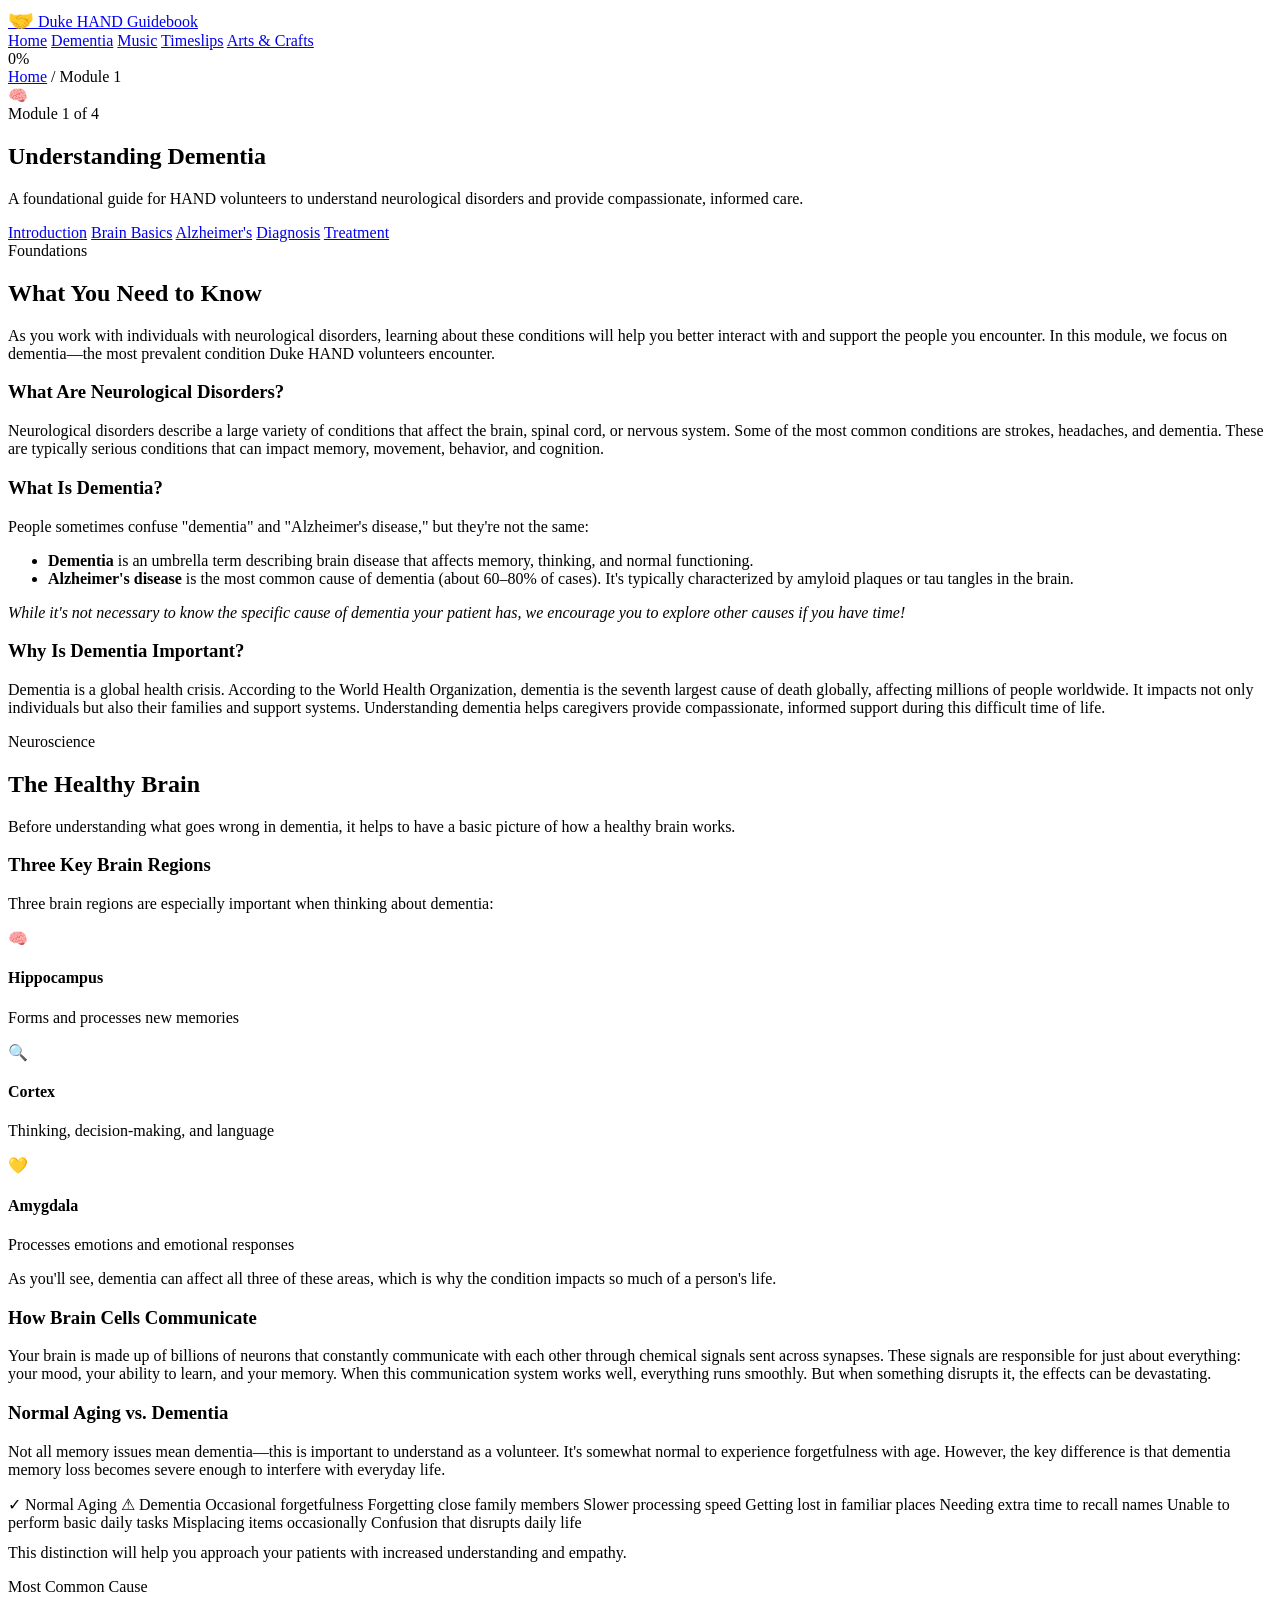
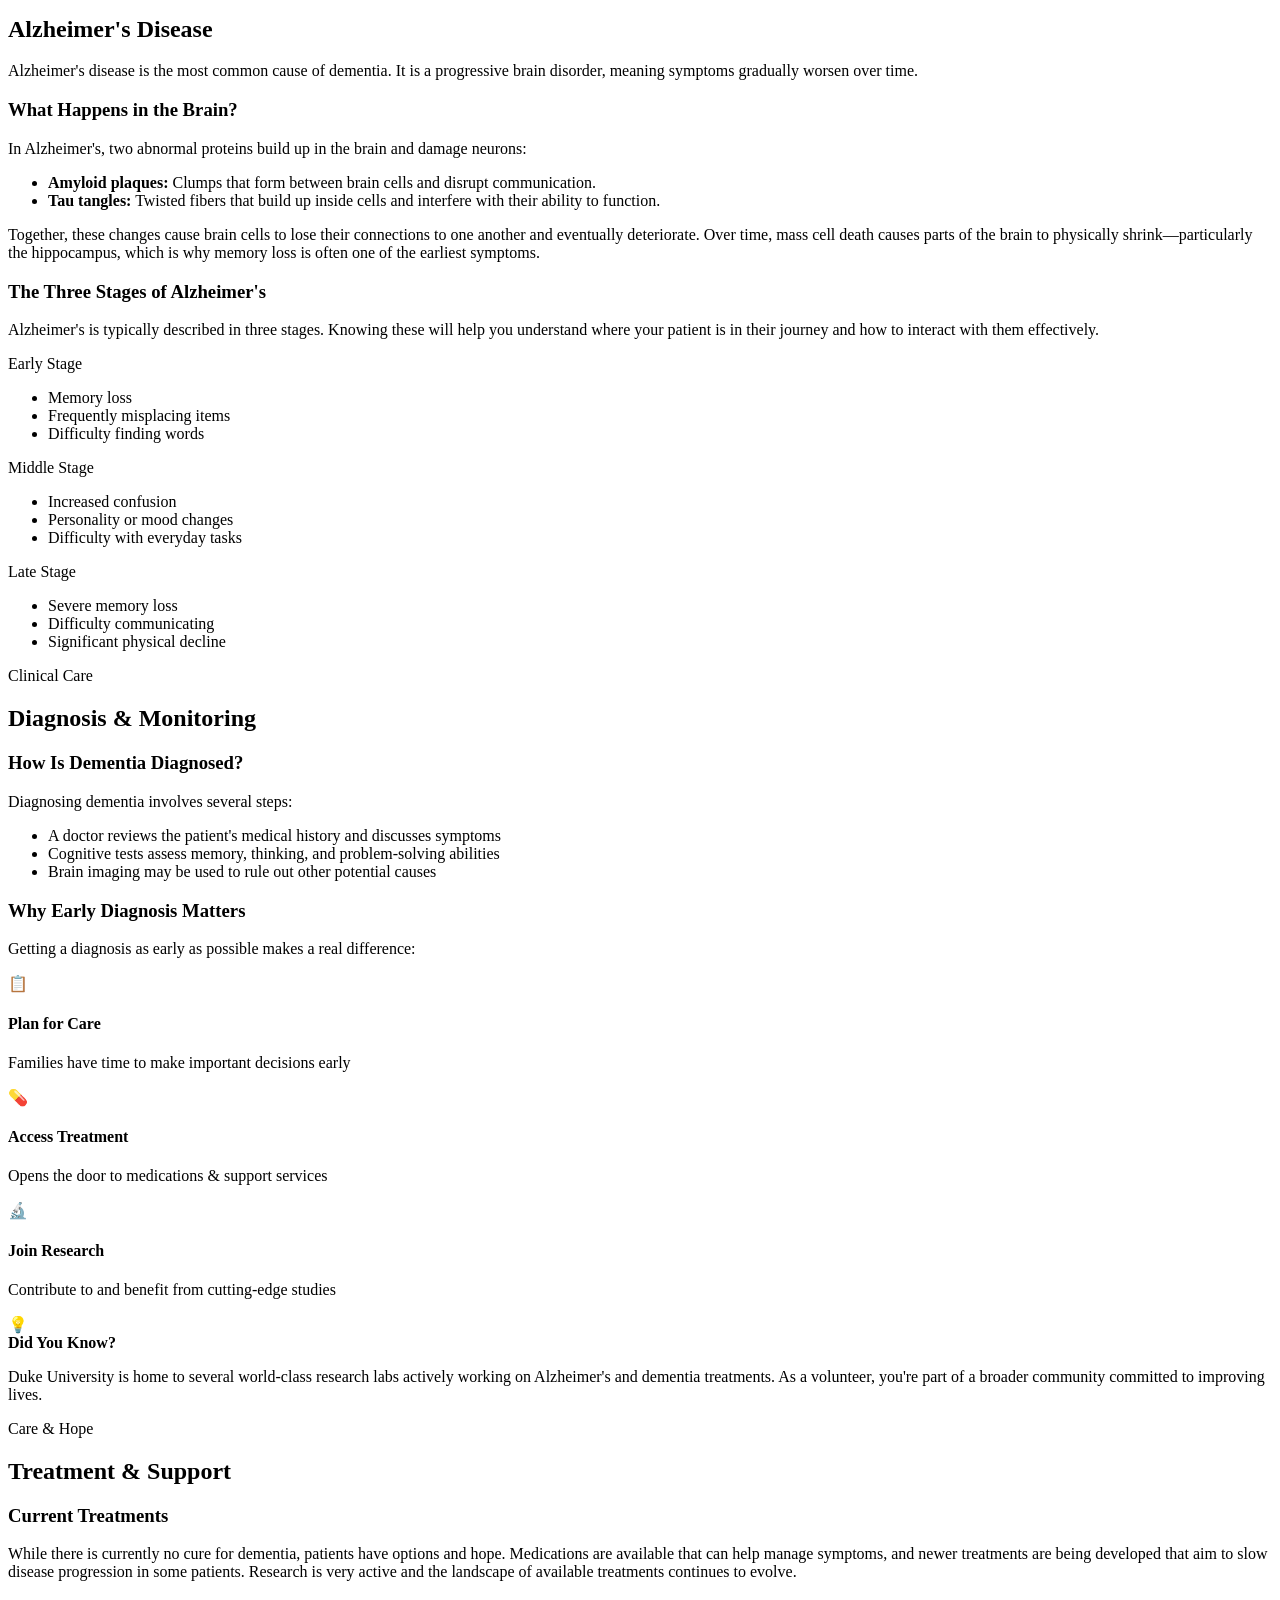
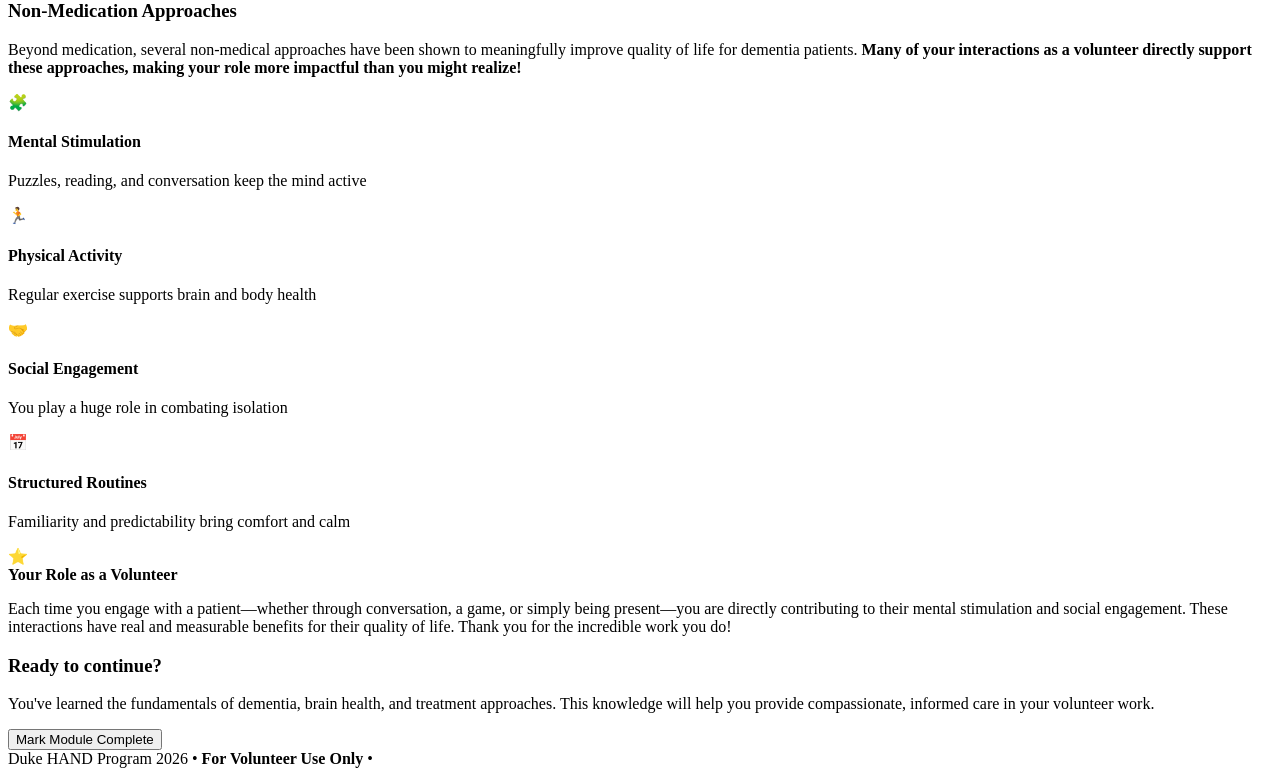
==== module1.html @ 883300ba "website" ====
<!DOCTYPE html>
<html lang="en">
<head>
  <meta charset="UTF-8">
  <meta name="viewport" content="width=device-width, initial-scale=1.0">
  <title>Module 1: Understanding Dementia | Duke HAND</title>
  <link rel="stylesheet" href="styles.css">
  <script src="progress.js"></script>
</head>
<body data-module="module1">

<!-- Navigation -->
<nav class="site-nav">
  <div class="nav-inner">
    <a href="index.html" class="nav-brand">
      <span style="font-size: 1.3rem;">🤝</span>
      <span>Duke HAND</span>
      <span class="brand-badge">Guidebook</span>
    </a>
    <div class="nav-links">
      <a href="index.html">Home</a>
      <a href="module1.html" class="active">Dementia</a>
      <a href="module2.html">Music</a>
      <a href="module3.html">Timeslips</a>
      <a href="module4.html">Arts & Crafts</a>
    </div>
    <div class="nav-progress">
      <div class="nav-progress-bar">
        <div class="nav-progress-fill" style="width: 0%"></div>
      </div>
      <span class="nav-progress-percent">0%</span>
    </div>
  </div>
</nav>

<!-- Module Hero -->
<section class="module-hero" data-m="1">
  <div class="container">
    <div class="breadcrumb">
      <a href="index.html">Home</a>
      <span class="breadcrumb-sep">/</span>
      <span>Module 1</span>
    </div>
    <div class="module-hero-icon">🧠</div>
    <div class="module-num-label">Module 1 of 4</div>
    <h1>Understanding Dementia</h1>
    <p class="subtitle">A foundational guide for HAND volunteers to understand neurological disorders and provide compassionate, informed care.</p>
  </div>
</section>

<!-- Table of Contents Bar -->
<div class="toc-bar">
  <div class="toc-inner">
    <a href="#section1" class="toc-link active" data-m="1">Introduction</a>
    <a href="#section2" class="toc-link" data-m="1">Brain Basics</a>
    <a href="#section3" class="toc-link" data-m="1">Alzheimer's</a>
    <a href="#section4" class="toc-link" data-m="1">Diagnosis</a>
    <a href="#section5" class="toc-link" data-m="1">Treatment</a>
  </div>
</div>

<!-- Module Content -->
<section class="module-content">

  <!-- Section 1: Introduction & Neurological Disorders -->
  <section class="content-section" id="section1">
    <div class="section-label">Foundations</div>
    <h2>What You Need to Know</h2>
    <p class="intro-text">As you work with individuals with neurological disorders, learning about these conditions will help you better interact with and support the people you encounter. In this module, we focus on dementia—the most prevalent condition Duke HAND volunteers encounter.</p>

    <h3>What Are Neurological Disorders?</h3>
    <p>Neurological disorders describe a large variety of conditions that affect the brain, spinal cord, or nervous system. Some of the most common conditions are strokes, headaches, and dementia. These are typically serious conditions that can impact memory, movement, behavior, and cognition.</p>

    <h3 class="blue-bar">What Is Dementia?</h3>
    <p>People sometimes confuse "dementia" and "Alzheimer's disease," but they're not the same:</p>
    <ul>
      <li><strong>Dementia</strong> is an umbrella term describing brain disease that affects memory, thinking, and normal functioning.</li>
      <li><strong>Alzheimer's disease</strong> is the most common cause of dementia (about 60–80% of cases). It's typically characterized by amyloid plaques or tau tangles in the brain.</li>
    </ul>
    <p style="margin-top: 12px; font-style: italic; color: var(--muted);">While it's not necessary to know the specific cause of dementia your patient has, we encourage you to explore other causes if you have time!</p>

    <h3>Why Is Dementia Important?</h3>
    <p>Dementia is a global health crisis. According to the World Health Organization, dementia is the seventh largest cause of death globally, affecting millions of people worldwide. It impacts not only individuals but also their families and support systems. Understanding dementia helps caregivers provide compassionate, informed support during this difficult time of life.</p>
  </section>

  <!-- Section 2: The Healthy Brain -->
  <section class="content-section" id="section2">
    <div class="section-label">Neuroscience</div>
    <h2>The Healthy Brain</h2>
    <p class="intro-text">Before understanding what goes wrong in dementia, it helps to have a basic picture of how a healthy brain works.</p>

    <h3>Three Key Brain Regions</h3>
    <p>Three brain regions are especially important when thinking about dementia:</p>

    <div class="brain-grid">
      <div class="brain-card">
        <div class="brain-card-icon">🧠</div>
        <h4>Hippocampus</h4>
        <p>Forms and processes new memories</p>
      </div>
      <div class="brain-card">
        <div class="brain-card-icon">🔍</div>
        <h4>Cortex</h4>
        <p>Thinking, decision-making, and language</p>
      </div>
      <div class="brain-card">
        <div class="brain-card-icon">💛</div>
        <h4>Amygdala</h4>
        <p>Processes emotions and emotional responses</p>
      </div>
    </div>

    <p>As you'll see, dementia can affect all three of these areas, which is why the condition impacts so much of a person's life.</p>

    <h3>How Brain Cells Communicate</h3>
    <p>Your brain is made up of billions of neurons that constantly communicate with each other through chemical signals sent across synapses. These signals are responsible for just about everything: your mood, your ability to learn, and your memory. When this communication system works well, everything runs smoothly. But when something disrupts it, the effects can be devastating.</p>

    <h3 class="blue-bar">Normal Aging vs. Dementia</h3>
    <p>Not all memory issues mean dementia—this is important to understand as a volunteer. It's somewhat normal to experience forgetfulness with age. However, the key difference is that dementia memory loss becomes severe enough to interfere with everyday life.</p>

    <div class="compare-table">
      <tr>
        <th class="normal">✓ Normal Aging</th>
        <th class="dementia">⚠ Dementia</th>
      </tr>
      <tr>
        <td class="normal">Occasional forgetfulness</td>
        <td class="dementia">Forgetting close family members</td>
      </tr>
      <tr>
        <td class="normal">Slower processing speed</td>
        <td class="dementia">Getting lost in familiar places</td>
      </tr>
      <tr>
        <td class="normal">Needing extra time to recall names</td>
        <td class="dementia">Unable to perform basic daily tasks</td>
      </tr>
      <tr>
        <td class="normal">Misplacing items occasionally</td>
        <td class="dementia">Confusion that disrupts daily life</td>
      </tr>
    </table>

    <p style="margin-top: 12px;">This distinction will help you approach your patients with increased understanding and empathy.</p>
  </section>

  <!-- Section 3: Alzheimer's Disease -->
  <section class="content-section" id="section3">
    <div class="section-label">Most Common Cause</div>
    <h2>Alzheimer's Disease</h2>
    <p class="intro-text">Alzheimer's disease is the most common cause of dementia. It is a progressive brain disorder, meaning symptoms gradually worsen over time.</p>

    <h3>What Happens in the Brain?</h3>
    <p>In Alzheimer's, two abnormal proteins build up in the brain and damage neurons:</p>
    <ul>
      <li><strong>Amyloid plaques:</strong> Clumps that form between brain cells and disrupt communication.</li>
      <li><strong>Tau tangles:</strong> Twisted fibers that build up inside cells and interfere with their ability to function.</li>
    </ul>
    <p style="margin-top: 12px;">Together, these changes cause brain cells to lose their connections to one another and eventually deteriorate. Over time, mass cell death causes parts of the brain to physically shrink—particularly the hippocampus, which is why memory loss is often one of the earliest symptoms.</p>

    <h3>The Three Stages of Alzheimer's</h3>
    <p>Alzheimer's is typically described in three stages. Knowing these will help you understand where your patient is in their journey and how to interact with them effectively.</p>

    <div class="stages-table">
      <div class="stage-card">
        <div class="stage-header">Early Stage</div>
        <div class="stage-body">
          <ul>
            <li>Memory loss</li>
            <li>Frequently misplacing items</li>
            <li>Difficulty finding words</li>
          </ul>
        </div>
      </div>
      <div class="stage-card">
        <div class="stage-header">Middle Stage</div>
        <div class="stage-body">
          <ul>
            <li>Increased confusion</li>
            <li>Personality or mood changes</li>
            <li>Difficulty with everyday tasks</li>
          </ul>
        </div>
      </div>
      <div class="stage-card">
        <div class="stage-header">Late Stage</div>
        <div class="stage-body">
          <ul>
            <li>Severe memory loss</li>
            <li>Difficulty communicating</li>
            <li>Significant physical decline</li>
          </ul>
        </div>
      </div>
    </div>
  </section>

  <!-- Section 4: Diagnosis & Monitoring -->
  <section class="content-section" id="section4">
    <div class="section-label">Clinical Care</div>
    <h2>Diagnosis & Monitoring</h2>

    <h3 class="blue-bar">How Is Dementia Diagnosed?</h3>
    <p>Diagnosing dementia involves several steps:</p>
    <ul>
      <li>A doctor reviews the patient's medical history and discusses symptoms</li>
      <li>Cognitive tests assess memory, thinking, and problem-solving abilities</li>
      <li>Brain imaging may be used to rule out other potential causes</li>
    </ul>

    <h3>Why Early Diagnosis Matters</h3>
    <p>Getting a diagnosis as early as possible makes a real difference:</p>

    <div class="diagnosis-grid">
      <div class="diag-card">
        <div class="diag-icon">📋</div>
        <h4>Plan for Care</h4>
        <p>Families have time to make important decisions early</p>
      </div>
      <div class="diag-card">
        <div class="diag-icon">💊</div>
        <h4>Access Treatment</h4>
        <p>Opens the door to medications & support services</p>
      </div>
      <div class="diag-card">
        <div class="diag-icon">🔬</div>
        <h4>Join Research</h4>
        <p>Contribute to and benefit from cutting-edge studies</p>
      </div>
    </div>

    <div class="callout note">
      <div class="callout-icon">💡</div>
      <div class="callout-body">
        <strong>Did You Know?</strong>
        <p>Duke University is home to several world-class research labs actively working on Alzheimer's and dementia treatments. As a volunteer, you're part of a broader community committed to improving lives.</p>
      </div>
    </div>
  </section>

  <!-- Section 5: Treatment & Support -->
  <section class="content-section" id="section5">
    <div class="section-label">Care & Hope</div>
    <h2>Treatment & Support</h2>

    <h3>Current Treatments</h3>
    <p>While there is currently no cure for dementia, patients have options and hope. Medications are available that can help manage symptoms, and newer treatments are being developed that aim to slow disease progression in some patients. Research is very active and the landscape of available treatments continues to evolve.</p>

    <h3 class="blue-bar">Non-Medication Approaches</h3>
    <p>Beyond medication, several non-medical approaches have been shown to meaningfully improve quality of life for dementia patients. <strong>Many of your interactions as a volunteer directly support these approaches, making your role more impactful than you might realize!</strong></p>

    <div class="nonmed-grid">
      <div class="nonmed-card">
        <div class="nm-icon">🧩</div>
        <h4>Mental Stimulation</h4>
        <p>Puzzles, reading, and conversation keep the mind active</p>
      </div>
      <div class="nonmed-card">
        <div class="nm-icon">🏃</div>
        <h4>Physical Activity</h4>
        <p>Regular exercise supports brain and body health</p>
      </div>
      <div class="nonmed-card">
        <div class="nm-icon">🤝</div>
        <h4>Social Engagement</h4>
        <p>You play a huge role in combating isolation</p>
      </div>
      <div class="nonmed-card">
        <div class="nm-icon">📅</div>
        <h4>Structured Routines</h4>
        <p>Familiarity and predictability bring comfort and calm</p>
      </div>
    </div>

    <div class="callout star">
      <div class="callout-icon">⭐</div>
      <div class="callout-body">
        <strong>Your Role as a Volunteer</strong>
        <p>Each time you engage with a patient—whether through conversation, a game, or simply being present—you are directly contributing to their mental stimulation and social engagement. These interactions have real and measurable benefits for their quality of life. Thank you for the incredible work you do!</p>
      </div>
    </div>
  </section>

</section>

<!-- Mark as Complete Section -->
<section class="completion-zone">
  <div class="completion-zone-inner">
    <h3>Ready to continue?</h3>
    <p>You've learned the fundamentals of dementia, brain health, and treatment approaches. This knowledge will help you provide compassionate, informed care in your volunteer work.</p>
    <button id="mark-complete-btn" class="btn-complete">Mark Module Complete</button>
  </div>
</section>

<div id="completion-toast"></div>

<!-- Footer -->
<footer class="site-footer">
  Duke HAND Program 2026 • <strong>For Volunteer Use Only</strong> •
  <a href="index.html" style="color: rgba(255,255,255,0.7); text-decoration: none;">Home</a>
</footer>

</body>
</html>
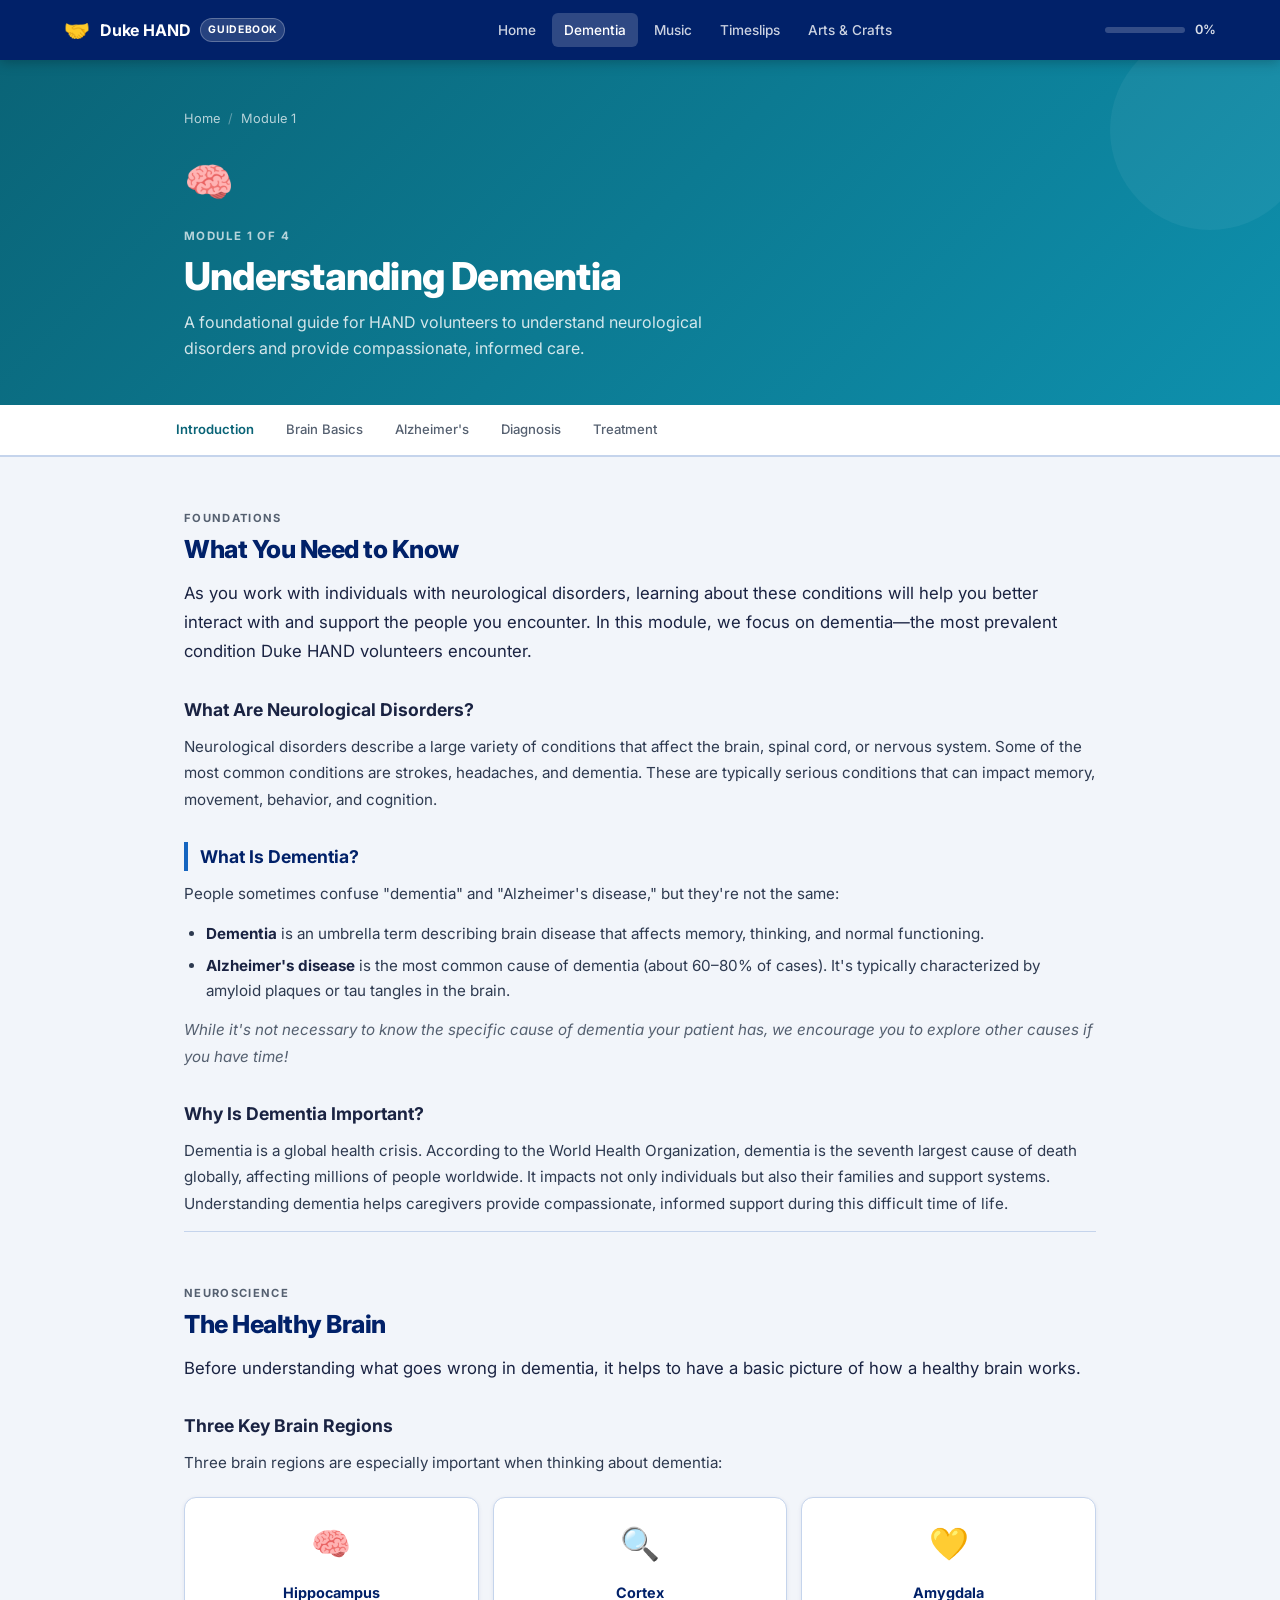
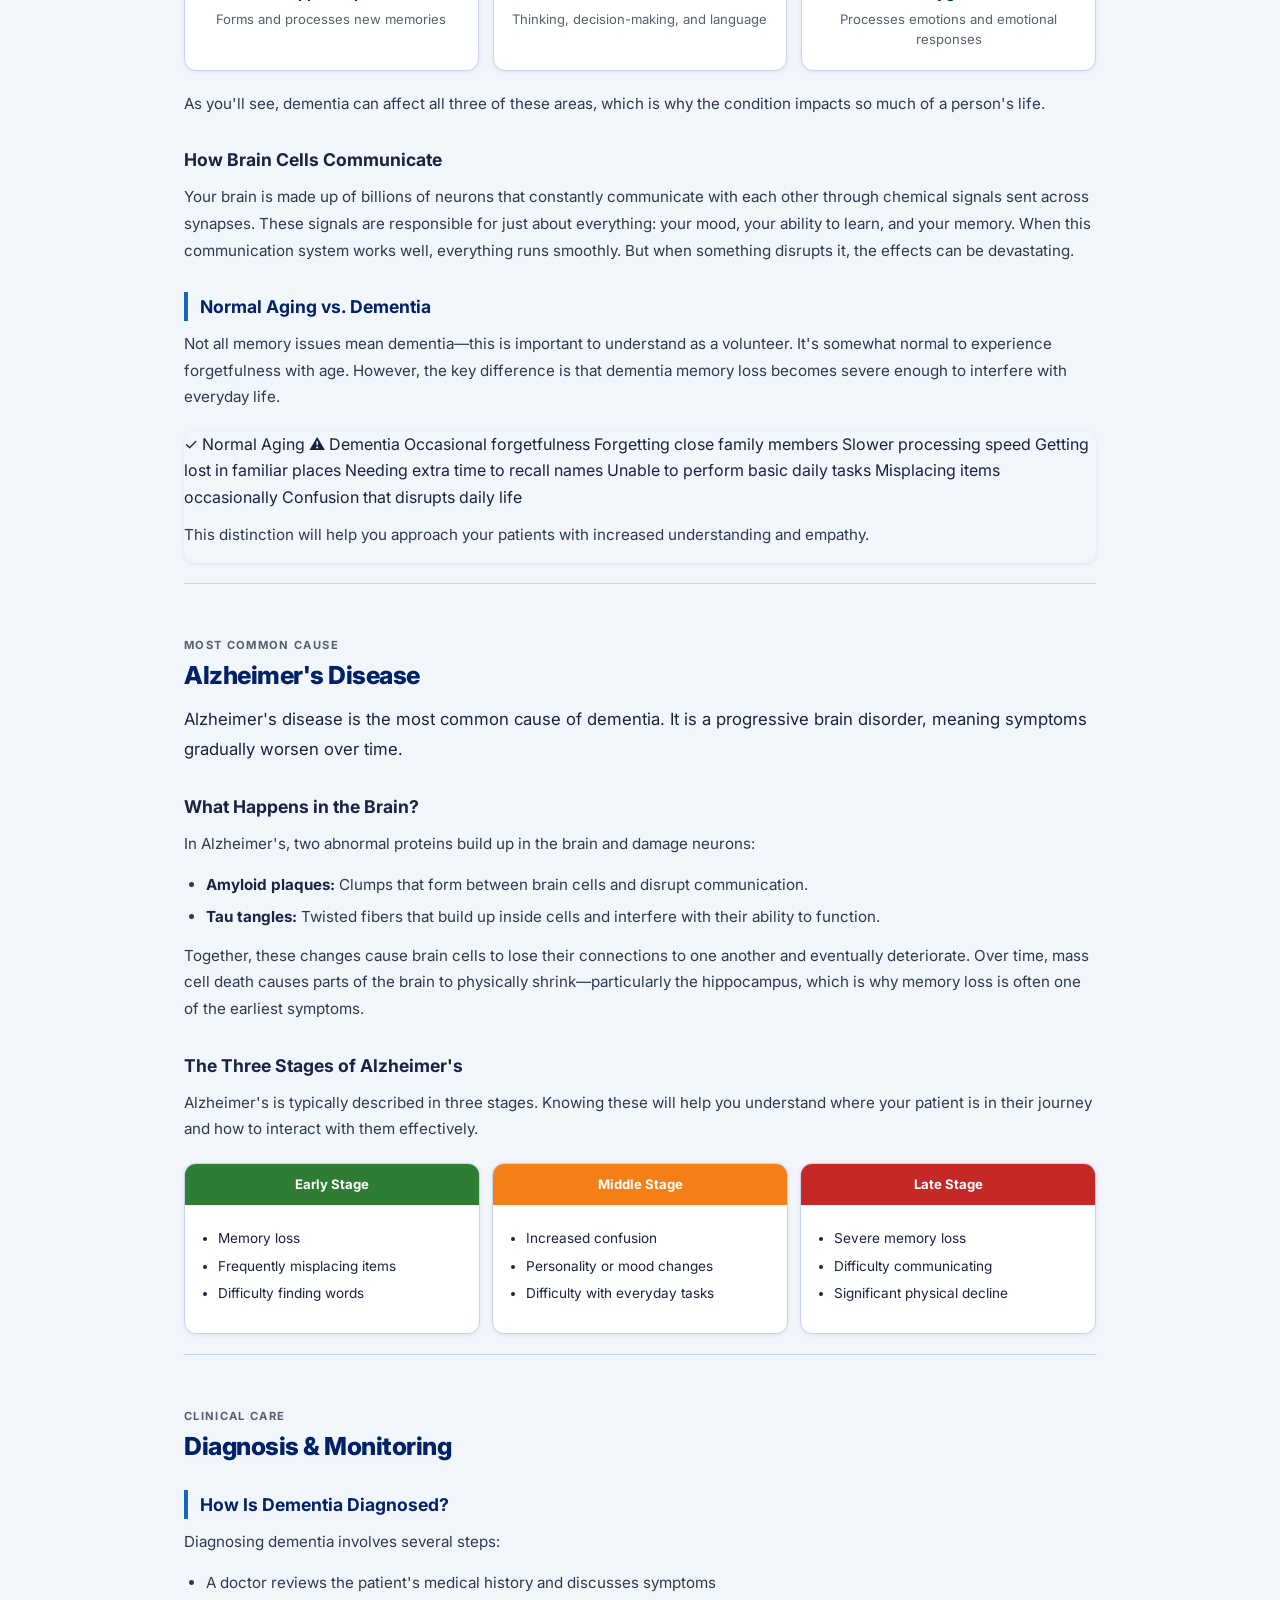
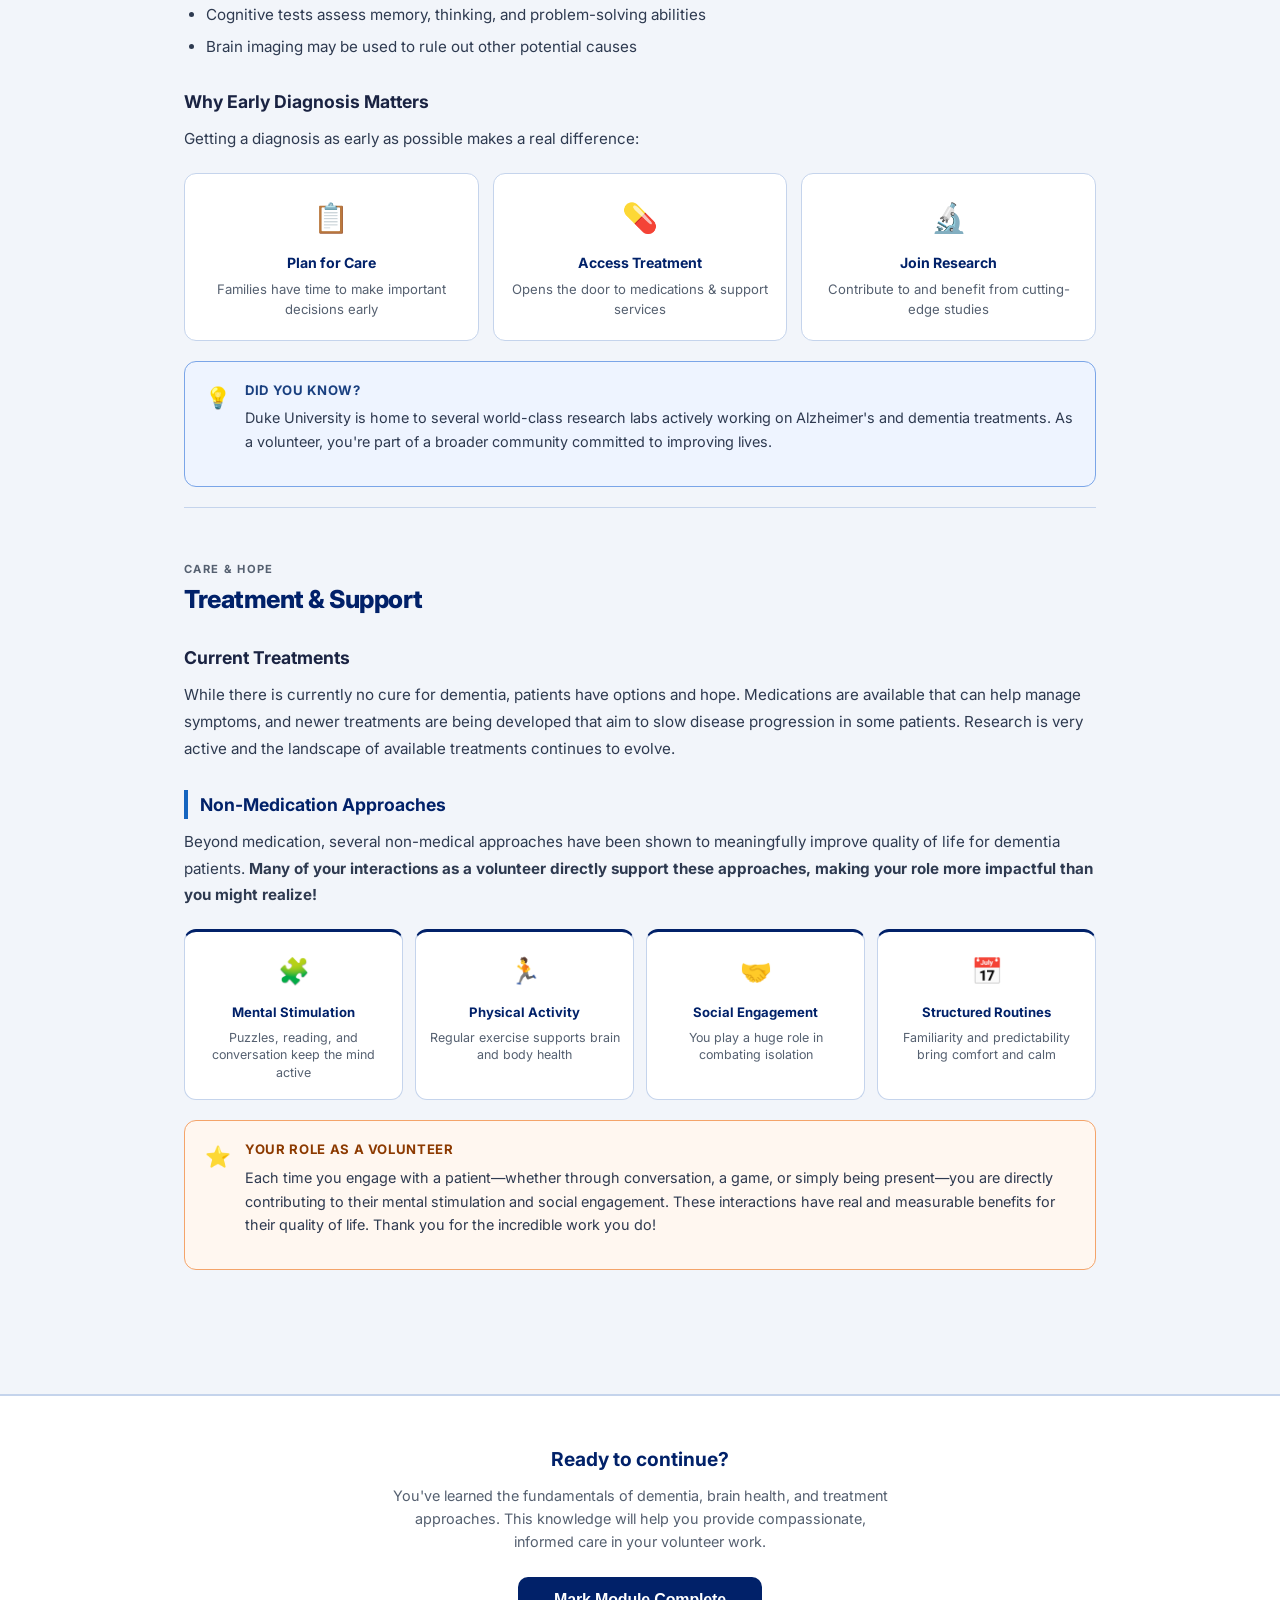
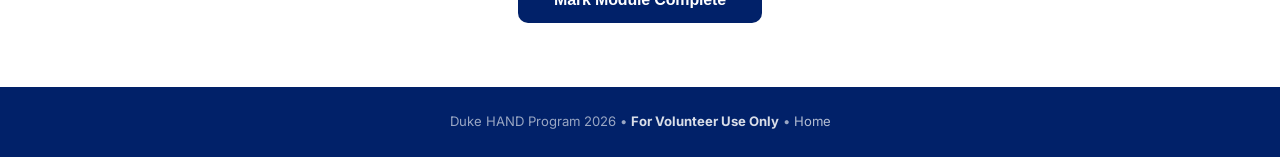
==== commit 828f3b68: "pages folder update" ====
--- a/module1.html
+++ b/module1.html
@@ -4,8 +4,8 @@
   <meta charset="UTF-8">
   <meta name="viewport" content="width=device-width, initial-scale=1.0">
   <title>Module 1: Understanding Dementia | Duke HAND</title>
-  <link rel="stylesheet" href="styles.css">
-  <script src="progress.js"></script>
+  <link rel="stylesheet" href="css/styles.css">
+  <script src="js/progress.js"></script>
 </head>
 <body data-module="module1">
 
--- a/css/styles.css
+++ b/css/styles.css
@@ -0,0 +1,1179 @@
+/* ============================================================
+   DUKE HAND VOLUNTEER GUIDEBOOK — Main Stylesheet
+   ============================================================ */
+
+@import url('https://fonts.googleapis.com/css2?family=Inter:ital,wght@0,300;0,400;0,500;0,600;0,700;0,800;1,400&display=swap');
+
+/* ── Variables ──────────────────────────────────────────────── */
+:root {
+  --navy:        #012169;
+  --navy-light:  #1a3a8f;
+  --blue:        #1565C0;
+  --sky:         #0288D1;
+  --light-blue:  #E3F0FC;
+  --bg:          #F2F5FA;
+  --white:       #FFFFFF;
+  --text:        #1A2342;
+  --muted:       #556070;
+  --border:      #C5D4EC;
+
+  /* Module accent colors */
+  --m1:          #0A6477;
+  --m1-bg:       #E0F4F9;
+  --m1-border:   #7DCDE0;
+  --m2:          #5B2D8F;
+  --m2-bg:       #EDE6F9;
+  --m2-border:   #B29DDD;
+  --m3:          #1A6830;
+  --m3-bg:       #E4F3EA;
+  --m3-border:   #84C99A;
+  --m4:          #B84A0A;
+  --m4-bg:       #FDEEE4;
+  --m4-border:   #F0A87A;
+
+  /* Status */
+  --success:     #1B7D35;
+  --success-bg:  #E6F5EC;
+  --warn-bg:     #FFF8E6;
+  --warn-border: #F0C040;
+  --note-bg:     #EEF4FF;
+  --note-border: #7AA5E8;
+
+  --shadow-sm:   0 1px 4px rgba(1, 33, 105, 0.08);
+  --shadow:      0 3px 14px rgba(1, 33, 105, 0.12);
+  --shadow-lg:   0 8px 32px rgba(1, 33, 105, 0.16);
+  --radius:      12px;
+  --radius-lg:   20px;
+  --transition:  0.2s ease;
+}
+
+/* ── Reset ──────────────────────────────────────────────────── */
+*, *::before, *::after { box-sizing: border-box; margin: 0; padding: 0; }
+html { scroll-behavior: smooth; font-size: 16px; }
+body {
+  font-family: 'Inter', -apple-system, BlinkMacSystemFont, sans-serif;
+  color: var(--text);
+  background: var(--bg);
+  line-height: 1.65;
+  -webkit-font-smoothing: antialiased;
+}
+img { max-width: 100%; height: auto; display: block; }
+a { color: var(--blue); text-decoration: none; }
+a:hover { text-decoration: underline; }
+ul, ol { padding-left: 1.4em; }
+
+/* ── Layout helpers ─────────────────────────────────────────── */
+.container { max-width: 960px; margin: 0 auto; padding: 0 24px; }
+.container--wide { max-width: 1200px; margin: 0 auto; padding: 0 24px; }
+
+/* ── Navigation ─────────────────────────────────────────────── */
+.site-nav {
+  position: sticky;
+  top: 0;
+  z-index: 100;
+  background: var(--navy);
+  box-shadow: 0 2px 12px rgba(0,0,0,0.25);
+}
+.nav-inner {
+  display: flex;
+  align-items: center;
+  justify-content: space-between;
+  padding: 0 24px;
+  height: 60px;
+  max-width: 1200px;
+  margin: 0 auto;
+}
+.nav-brand {
+  display: flex;
+  align-items: center;
+  gap: 10px;
+  color: white;
+  font-weight: 700;
+  font-size: 1rem;
+  text-decoration: none;
+  letter-spacing: -0.01em;
+}
+.nav-brand .brand-badge {
+  background: rgba(255,255,255,0.15);
+  border: 1px solid rgba(255,255,255,0.25);
+  color: white;
+  font-size: 0.65rem;
+  font-weight: 700;
+  letter-spacing: 0.06em;
+  padding: 2px 7px;
+  border-radius: 20px;
+  text-transform: uppercase;
+}
+.nav-links {
+  display: flex;
+  align-items: center;
+  gap: 4px;
+}
+.nav-links a {
+  color: rgba(255,255,255,0.8);
+  font-size: 0.85rem;
+  font-weight: 500;
+  padding: 6px 12px;
+  border-radius: 6px;
+  transition: var(--transition);
+  text-decoration: none;
+}
+.nav-links a:hover { color: white; background: rgba(255,255,255,0.12); }
+.nav-links a.active { color: white; background: rgba(255,255,255,0.18); }
+.nav-progress {
+  display: flex;
+  align-items: center;
+  gap: 10px;
+  color: rgba(255,255,255,0.85);
+  font-size: 0.8rem;
+  font-weight: 600;
+}
+.nav-progress-bar {
+  width: 80px;
+  height: 6px;
+  background: rgba(255,255,255,0.2);
+  border-radius: 3px;
+  overflow: hidden;
+}
+.nav-progress-fill {
+  height: 100%;
+  background: #5CE65C;
+  border-radius: 3px;
+  transition: width 0.4s ease;
+}
+
+/* ── Hero ───────────────────────────────────────────────────── */
+.hero {
+  background: linear-gradient(135deg, var(--navy) 0%, #0d3580 60%, #1565C0 100%);
+  color: white;
+  padding: 64px 24px 56px;
+  text-align: center;
+  position: relative;
+  overflow: hidden;
+}
+.hero::before {
+  content: '';
+  position: absolute;
+  top: -40px; right: -40px;
+  width: 300px; height: 300px;
+  border-radius: 50%;
+  background: rgba(255,255,255,0.04);
+}
+.hero::after {
+  content: '';
+  position: absolute;
+  bottom: -60px; left: -30px;
+  width: 220px; height: 220px;
+  border-radius: 50%;
+  background: rgba(255,255,255,0.03);
+}
+.hero-eyebrow {
+  display: inline-block;
+  background: rgba(255,255,255,0.15);
+  border: 1px solid rgba(255,255,255,0.25);
+  color: rgba(255,255,255,0.9);
+  font-size: 0.75rem;
+  font-weight: 600;
+  letter-spacing: 0.1em;
+  text-transform: uppercase;
+  padding: 5px 14px;
+  border-radius: 20px;
+  margin-bottom: 20px;
+}
+.hero h1 {
+  font-size: clamp(1.8rem, 4vw, 2.8rem);
+  font-weight: 800;
+  letter-spacing: -0.02em;
+  margin-bottom: 16px;
+  line-height: 1.2;
+}
+.hero p {
+  font-size: 1.05rem;
+  color: rgba(255,255,255,0.82);
+  max-width: 580px;
+  margin: 0 auto 32px;
+  line-height: 1.7;
+}
+.hero-stats {
+  display: flex;
+  justify-content: center;
+  gap: 32px;
+  flex-wrap: wrap;
+  margin-top: 8px;
+}
+.hero-stat {
+  text-align: center;
+}
+.hero-stat-num {
+  font-size: 2rem;
+  font-weight: 800;
+  color: white;
+  line-height: 1;
+}
+.hero-stat-label {
+  font-size: 0.75rem;
+  color: rgba(255,255,255,0.65);
+  text-transform: uppercase;
+  letter-spacing: 0.06em;
+  margin-top: 4px;
+}
+
+/* ── Overall Progress ───────────────────────────────────────── */
+.progress-overview {
+  background: white;
+  border-bottom: 1px solid var(--border);
+  padding: 20px 24px;
+}
+.progress-overview-inner {
+  max-width: 960px;
+  margin: 0 auto;
+  display: flex;
+  align-items: center;
+  gap: 20px;
+  flex-wrap: wrap;
+}
+.progress-overview h2 {
+  font-size: 0.9rem;
+  font-weight: 700;
+  color: var(--navy);
+  text-transform: uppercase;
+  letter-spacing: 0.06em;
+  white-space: nowrap;
+}
+.progress-track {
+  flex: 1;
+  min-width: 160px;
+  height: 10px;
+  background: var(--light-blue);
+  border-radius: 5px;
+  overflow: hidden;
+}
+.progress-fill {
+  height: 100%;
+  background: linear-gradient(90deg, var(--sky), var(--success));
+  border-radius: 5px;
+  transition: width 0.5s ease;
+}
+.progress-label {
+  font-size: 0.85rem;
+  font-weight: 600;
+  color: var(--muted);
+  white-space: nowrap;
+}
+.progress-label span { color: var(--navy); }
+
+/* ── Module Cards Grid ──────────────────────────────────────── */
+.modules-section {
+  padding: 48px 24px 64px;
+}
+.modules-section h2 {
+  font-size: 1.35rem;
+  font-weight: 700;
+  color: var(--navy);
+  margin-bottom: 6px;
+}
+.modules-section .section-sub {
+  color: var(--muted);
+  font-size: 0.92rem;
+  margin-bottom: 32px;
+}
+.modules-grid {
+  display: grid;
+  grid-template-columns: repeat(auto-fill, minmax(420px, 1fr));
+  gap: 20px;
+}
+.module-card {
+  background: white;
+  border-radius: var(--radius-lg);
+  border: 1px solid var(--border);
+  box-shadow: var(--shadow-sm);
+  overflow: hidden;
+  transition: transform var(--transition), box-shadow var(--transition);
+  display: flex;
+  flex-direction: column;
+}
+.module-card:hover {
+  transform: translateY(-3px);
+  box-shadow: var(--shadow-lg);
+}
+.module-card-top {
+  padding: 24px 24px 0;
+  display: flex;
+  align-items: flex-start;
+  gap: 16px;
+}
+.module-icon {
+  width: 52px;
+  height: 52px;
+  border-radius: 14px;
+  display: flex;
+  align-items: center;
+  justify-content: center;
+  font-size: 1.5rem;
+  flex-shrink: 0;
+}
+.module-card[data-module="1"] .module-icon { background: var(--m1-bg); }
+.module-card[data-module="2"] .module-icon { background: var(--m2-bg); }
+.module-card[data-module="3"] .module-icon { background: var(--m3-bg); }
+.module-card[data-module="4"] .module-icon { background: var(--m4-bg); }
+.module-num {
+  font-size: 0.7rem;
+  font-weight: 700;
+  text-transform: uppercase;
+  letter-spacing: 0.08em;
+  margin-bottom: 4px;
+}
+.module-card[data-module="1"] .module-num { color: var(--m1); }
+.module-card[data-module="2"] .module-num { color: var(--m2); }
+.module-card[data-module="3"] .module-num { color: var(--m3); }
+.module-card[data-module="4"] .module-num { color: var(--m4); }
+.module-card-top h3 {
+  font-size: 1.05rem;
+  font-weight: 700;
+  color: var(--text);
+  line-height: 1.3;
+}
+.module-card-body {
+  padding: 12px 24px 20px;
+  flex: 1;
+}
+.module-card-body p {
+  font-size: 0.88rem;
+  color: var(--muted);
+  line-height: 1.6;
+  margin-bottom: 16px;
+}
+.module-topics {
+  display: flex;
+  flex-wrap: wrap;
+  gap: 6px;
+  margin-bottom: 20px;
+}
+.topic-tag {
+  font-size: 0.72rem;
+  font-weight: 500;
+  padding: 3px 10px;
+  border-radius: 20px;
+  background: var(--bg);
+  color: var(--muted);
+  border: 1px solid var(--border);
+}
+.module-card-footer {
+  padding: 16px 24px;
+  border-top: 1px solid var(--border);
+  display: flex;
+  align-items: center;
+  justify-content: space-between;
+  gap: 12px;
+}
+.status-badge {
+  display: flex;
+  align-items: center;
+  gap: 6px;
+  font-size: 0.78rem;
+  font-weight: 600;
+  padding: 5px 12px;
+  border-radius: 20px;
+}
+.status-badge.not-started {
+  background: var(--bg);
+  color: var(--muted);
+  border: 1px solid var(--border);
+}
+.status-badge.complete {
+  background: var(--success-bg);
+  color: var(--success);
+  border: 1px solid #A8DDB8;
+}
+.status-dot {
+  width: 7px; height: 7px;
+  border-radius: 50%;
+  background: currentColor;
+  opacity: 0.6;
+}
+.btn-start {
+  display: inline-flex;
+  align-items: center;
+  gap: 6px;
+  padding: 9px 20px;
+  border-radius: 8px;
+  font-size: 0.85rem;
+  font-weight: 600;
+  cursor: pointer;
+  transition: var(--transition);
+  text-decoration: none;
+  border: none;
+}
+.module-card[data-module="1"] .btn-start { background: var(--m1); color: white; }
+.module-card[data-module="2"] .btn-start { background: var(--m2); color: white; }
+.module-card[data-module="3"] .btn-start { background: var(--m3); color: white; }
+.module-card[data-module="4"] .btn-start { background: var(--m4); color: white; }
+.btn-start:hover { opacity: 0.88; text-decoration: none; transform: translateX(2px); }
+
+/* ── Module Page Header ─────────────────────────────────────── */
+.module-hero {
+  padding: 48px 24px 44px;
+  color: white;
+  position: relative;
+  overflow: hidden;
+}
+.module-hero::before {
+  content: '';
+  position: absolute;
+  top: -30px; right: -30px;
+  width: 200px; height: 200px;
+  border-radius: 50%;
+  background: rgba(255,255,255,0.05);
+}
+.module-hero[data-m="1"] { background: linear-gradient(135deg, #0A6477 0%, #0e90ad 100%); }
+.module-hero[data-m="2"] { background: linear-gradient(135deg, #5B2D8F 0%, #8456c8 100%); }
+.module-hero[data-m="3"] { background: linear-gradient(135deg, #1A6830 0%, #28a04a 100%); }
+.module-hero[data-m="4"] { background: linear-gradient(135deg, #B84A0A 0%, #e07030 100%); }
+.module-hero-inner {
+  max-width: 760px;
+}
+.breadcrumb {
+  display: flex;
+  align-items: center;
+  gap: 8px;
+  margin-bottom: 20px;
+  font-size: 0.8rem;
+  color: rgba(255,255,255,0.7);
+}
+.breadcrumb a { color: rgba(255,255,255,0.7); text-decoration: none; }
+.breadcrumb a:hover { color: white; }
+.breadcrumb-sep { opacity: 0.5; }
+.module-hero-icon {
+  font-size: 2.5rem;
+  margin-bottom: 12px;
+}
+.module-num-label {
+  font-size: 0.72rem;
+  font-weight: 700;
+  letter-spacing: 0.12em;
+  text-transform: uppercase;
+  color: rgba(255,255,255,0.7);
+  margin-bottom: 8px;
+}
+.module-hero h1 {
+  font-size: clamp(1.6rem, 3.5vw, 2.4rem);
+  font-weight: 800;
+  letter-spacing: -0.02em;
+  line-height: 1.15;
+  margin-bottom: 12px;
+}
+.module-hero .subtitle {
+  font-size: 1rem;
+  color: rgba(255,255,255,0.82);
+  line-height: 1.6;
+  max-width: 560px;
+}
+
+/* ── Table of Contents ──────────────────────────────────────── */
+.toc-bar {
+  background: white;
+  border-bottom: 2px solid var(--border);
+  padding: 0 24px;
+  overflow-x: auto;
+  position: sticky;
+  top: 60px;
+  z-index: 90;
+}
+.toc-inner {
+  max-width: 960px;
+  margin: 0 auto;
+  display: flex;
+  gap: 0;
+}
+.toc-link {
+  display: inline-flex;
+  align-items: center;
+  gap: 6px;
+  padding: 14px 16px;
+  font-size: 0.82rem;
+  font-weight: 500;
+  color: var(--muted);
+  text-decoration: none;
+  border-bottom: 2px solid transparent;
+  white-space: nowrap;
+  transition: var(--transition);
+  margin-bottom: -2px;
+}
+.toc-link:hover { color: var(--text); border-bottom-color: var(--border); text-decoration: none; }
+.toc-link.active { color: var(--navy); font-weight: 600; }
+[data-m="1"] ~ .toc-bar .toc-link.active, .toc-link[data-m="1"].active { border-bottom-color: var(--m1); color: var(--m1); }
+[data-m="2"] ~ .toc-bar .toc-link.active, .toc-link[data-m="2"].active { border-bottom-color: var(--m2); color: var(--m2); }
+[data-m="3"] ~ .toc-bar .toc-link.active, .toc-link[data-m="3"].active { border-bottom-color: var(--m3); color: var(--m3); }
+[data-m="4"] ~ .toc-bar .toc-link.active, .toc-link[data-m="4"].active { border-bottom-color: var(--m4); color: var(--m4); }
+
+/* ── Module Content ─────────────────────────────────────────── */
+.module-content {
+  max-width: 960px;
+  margin: 0 auto;
+  padding: 0 24px 80px;
+}
+
+.content-section {
+  padding-top: 52px;
+}
+.content-section + .content-section {
+  border-top: 1px solid var(--border);
+  margin-top: 8px;
+}
+.section-label {
+  font-size: 0.7rem;
+  font-weight: 700;
+  letter-spacing: 0.12em;
+  text-transform: uppercase;
+  color: var(--muted);
+  margin-bottom: 6px;
+}
+.content-section h2 {
+  font-size: 1.55rem;
+  font-weight: 800;
+  color: var(--navy);
+  letter-spacing: -0.02em;
+  line-height: 1.25;
+  margin-bottom: 14px;
+}
+.content-section h3 {
+  font-size: 1.1rem;
+  font-weight: 700;
+  color: var(--text);
+  margin-top: 28px;
+  margin-bottom: 10px;
+}
+.content-section h3.blue-bar {
+  border-left: 4px solid var(--blue);
+  padding-left: 12px;
+  color: var(--navy);
+}
+.content-section p {
+  font-size: 0.95rem;
+  color: #2E3A50;
+  margin-bottom: 14px;
+  line-height: 1.75;
+}
+.content-section ul, .content-section ol {
+  margin: 8px 0 14px;
+}
+.content-section li {
+  font-size: 0.95rem;
+  color: #2E3A50;
+  margin-bottom: 7px;
+  line-height: 1.65;
+}
+.content-section li strong { color: var(--text); }
+.intro-text {
+  font-size: 1.05rem !important;
+  color: var(--text) !important;
+  font-weight: 400;
+}
+
+/* ── Callout Boxes ──────────────────────────────────────────── */
+.callout {
+  border-radius: var(--radius);
+  padding: 18px 20px;
+  margin: 20px 0;
+  display: flex;
+  gap: 14px;
+  align-items: flex-start;
+}
+.callout-icon { font-size: 1.3rem; flex-shrink: 0; margin-top: 1px; }
+.callout-body strong {
+  display: block;
+  font-size: 0.82rem;
+  font-weight: 700;
+  letter-spacing: 0.05em;
+  text-transform: uppercase;
+  margin-bottom: 5px;
+}
+.callout-body p, .callout-body { font-size: 0.9rem; line-height: 1.65; }
+.callout.tip    { background: var(--warn-bg);   border: 1px solid var(--warn-border); }
+.callout.tip    .callout-body strong { color: #8a6400; }
+.callout.note   { background: var(--note-bg);   border: 1px solid var(--note-border); }
+.callout.note   .callout-body strong { color: #1a4080; }
+.callout.star   { background: #FFF7F0;           border: 1px solid #F4A46A; }
+.callout.star   .callout-body strong { color: #8C3A00; }
+.callout.brain  { background: #EEF4FF;           border: 1px solid #7AA5E8; }
+.callout.brain  .callout-body strong { color: #1a3a80; }
+.callout.success{ background: var(--success-bg); border: 1px solid #84C99A; }
+.callout.success .callout-body strong { color: #145E28; }
+
+/* ── Info Cards Grid ────────────────────────────────────────── */
+.info-grid {
+  display: grid;
+  grid-template-columns: repeat(auto-fill, minmax(200px, 1fr));
+  gap: 14px;
+  margin: 20px 0;
+}
+.info-card {
+  background: white;
+  border: 1px solid var(--border);
+  border-radius: var(--radius);
+  padding: 20px 16px;
+  text-align: center;
+}
+.info-card-icon { font-size: 1.8rem; margin-bottom: 10px; }
+.info-card h4 {
+  font-size: 0.9rem;
+  font-weight: 700;
+  color: var(--navy);
+  margin-bottom: 6px;
+}
+.info-card p {
+  font-size: 0.82rem;
+  color: var(--muted);
+  margin: 0;
+  line-height: 1.5;
+}
+
+/* ── Comparison Table ───────────────────────────────────────── */
+.compare-table {
+  width: 100%;
+  border-collapse: collapse;
+  border-radius: var(--radius);
+  overflow: hidden;
+  margin: 20px 0;
+  box-shadow: var(--shadow-sm);
+}
+.compare-table th {
+  padding: 14px 18px;
+  font-size: 0.85rem;
+  font-weight: 700;
+  text-align: left;
+  color: white;
+}
+.compare-table th.normal { background: var(--success); }
+.compare-table th.dementia { background: #C0392B; }
+.compare-table td {
+  padding: 11px 18px;
+  font-size: 0.88rem;
+  color: var(--text);
+  border-bottom: 1px solid var(--border);
+  vertical-align: top;
+}
+.compare-table tr:last-child td { border-bottom: none; }
+.compare-table tr:nth-child(even) td { background: var(--bg); }
+.compare-table td.normal { border-left: 3px solid var(--success); }
+.compare-table td.dementia { border-left: 3px solid #C0392B; }
+
+/* ── Stages Table ───────────────────────────────────────────── */
+.stages-table {
+  display: grid;
+  grid-template-columns: repeat(3, 1fr);
+  gap: 12px;
+  margin: 20px 0;
+}
+.stage-card {
+  background: white;
+  border-radius: var(--radius);
+  overflow: hidden;
+  box-shadow: var(--shadow-sm);
+  border: 1px solid var(--border);
+}
+.stage-header {
+  padding: 10px 14px;
+  font-size: 0.82rem;
+  font-weight: 700;
+  text-align: center;
+  color: white;
+}
+.stage-card:nth-child(1) .stage-header { background: #2E7D32; }
+.stage-card:nth-child(2) .stage-header { background: #F57F17; }
+.stage-card:nth-child(3) .stage-header { background: #C62828; }
+.stage-body {
+  padding: 14px;
+}
+.stage-body ul { padding-left: 1.2em; }
+.stage-body li { font-size: 0.85rem; color: var(--text); margin-bottom: 5px; }
+
+/* ── Brain Regions ──────────────────────────────────────────── */
+.brain-grid {
+  display: grid;
+  grid-template-columns: repeat(3, 1fr);
+  gap: 14px;
+  margin: 20px 0;
+}
+.brain-card {
+  background: white;
+  border-radius: var(--radius);
+  padding: 20px 16px;
+  text-align: center;
+  border: 1px solid var(--border);
+  box-shadow: var(--shadow-sm);
+}
+.brain-card-icon { font-size: 2rem; margin-bottom: 10px; }
+.brain-card h4 {
+  font-size: 0.9rem;
+  font-weight: 700;
+  color: var(--navy);
+  margin-bottom: 6px;
+}
+.brain-card p { font-size: 0.82rem; color: var(--muted); margin: 0; line-height: 1.5; }
+
+/* ── Benefits Grid (Music) ──────────────────────────────────── */
+.benefits-grid {
+  display: grid;
+  grid-template-columns: repeat(2, 1fr);
+  gap: 14px;
+  margin: 20px 0;
+}
+.benefit-card {
+  background: white;
+  border-radius: var(--radius);
+  padding: 18px 16px;
+  border: 1px solid var(--border);
+}
+.benefit-card h4 {
+  font-size: 0.9rem;
+  font-weight: 700;
+  color: var(--m2);
+  margin-bottom: 8px;
+}
+.benefit-card ul { padding-left: 1.2em; }
+.benefit-card li { font-size: 0.85rem; color: var(--text); margin-bottom: 4px; }
+
+/* ── Stat Bars ──────────────────────────────────────────────── */
+.stat-bars {
+  background: white;
+  border-radius: var(--radius);
+  padding: 22px 20px;
+  border: 1px solid var(--border);
+  margin: 20px 0;
+}
+.stat-bars h4 {
+  font-size: 0.9rem;
+  font-weight: 700;
+  color: var(--navy);
+  margin-bottom: 16px;
+  text-transform: uppercase;
+  letter-spacing: 0.04em;
+}
+.stat-bar-row {
+  display: flex;
+  align-items: center;
+  gap: 12px;
+  margin-bottom: 12px;
+}
+.stat-bar-label {
+  font-size: 0.82rem;
+  color: var(--text);
+  min-width: 200px;
+  flex-shrink: 0;
+}
+.stat-bar-track {
+  flex: 1;
+  height: 10px;
+  background: var(--bg);
+  border-radius: 5px;
+  overflow: hidden;
+}
+.stat-bar-fill {
+  height: 100%;
+  border-radius: 5px;
+  background: #8B2FC9;
+}
+.stat-bar-pct {
+  font-size: 0.85rem;
+  font-weight: 700;
+  color: #8B2FC9;
+  min-width: 36px;
+}
+
+/* ── Questions Grid (Timeslips) ─────────────────────────────── */
+.questions-grid {
+  display: grid;
+  grid-template-columns: repeat(2, 1fr);
+  gap: 16px;
+  margin: 20px 0;
+}
+.questions-card {
+  background: white;
+  border-radius: var(--radius);
+  border: 1px solid var(--border);
+  overflow: hidden;
+}
+.questions-card-header {
+  padding: 14px 18px;
+  font-size: 0.88rem;
+  font-weight: 700;
+  text-align: center;
+}
+.questions-card:nth-child(1) .questions-card-header { background: var(--m3-bg); color: var(--m3); }
+.questions-card:nth-child(2) .questions-card-header { background: var(--note-bg); color: var(--navy); }
+.questions-card-body { padding: 16px 18px; }
+.questions-card-body ul { padding-left: 1.2em; }
+.questions-card-body li { font-size: 0.87rem; color: var(--text); margin-bottom: 7px; }
+
+/* ── Technique Cards ────────────────────────────────────────── */
+.technique-card {
+  background: white;
+  border-radius: var(--radius);
+  border: 1px solid var(--border);
+  padding: 20px;
+  margin-bottom: 14px;
+  display: flex;
+  gap: 16px;
+}
+.technique-num {
+  width: 32px;
+  height: 32px;
+  border-radius: 50%;
+  background: var(--m3-bg);
+  color: var(--m3);
+  font-weight: 800;
+  font-size: 0.9rem;
+  display: flex;
+  align-items: center;
+  justify-content: center;
+  flex-shrink: 0;
+}
+.technique-card h4 {
+  font-size: 0.92rem;
+  font-weight: 700;
+  color: var(--text);
+  margin-bottom: 6px;
+}
+.technique-card p { font-size: 0.87rem; color: var(--muted); margin: 0; line-height: 1.6; }
+.technique-quote {
+  background: var(--m3-bg);
+  border-left: 3px solid var(--m3);
+  padding: 8px 12px;
+  border-radius: 0 6px 6px 0;
+  font-style: italic;
+  font-size: 0.85rem;
+  color: var(--text);
+  margin: 8px 0 0;
+}
+
+/* ── Craft Cards ────────────────────────────────────────────── */
+.craft-card {
+  background: white;
+  border-radius: var(--radius-lg);
+  border: 1px solid var(--border);
+  overflow: hidden;
+  margin-bottom: 32px;
+  box-shadow: var(--shadow-sm);
+}
+.craft-header {
+  background: var(--m4-bg);
+  border-bottom: 1px solid var(--m4-border);
+  padding: 20px 24px;
+  display: flex;
+  align-items: center;
+  gap: 14px;
+}
+.craft-num {
+  width: 36px;
+  height: 36px;
+  border-radius: 50%;
+  background: var(--m4);
+  color: white;
+  font-weight: 800;
+  font-size: 0.95rem;
+  display: flex;
+  align-items: center;
+  justify-content: center;
+  flex-shrink: 0;
+}
+.craft-header h3 { font-size: 1.1rem; font-weight: 700; color: var(--m4); }
+.craft-header .craft-goal { font-size: 0.85rem; color: var(--muted); margin-top: 2px; }
+.craft-body { padding: 24px; }
+.materials-list {
+  background: var(--bg);
+  border-radius: var(--radius);
+  padding: 16px 20px;
+  margin: 16px 0;
+}
+.materials-list h4 {
+  font-size: 0.8rem;
+  font-weight: 700;
+  text-transform: uppercase;
+  letter-spacing: 0.06em;
+  color: var(--navy);
+  margin-bottom: 10px;
+}
+.materials-list ul { padding-left: 1.3em; }
+.materials-list li { font-size: 0.88rem; color: var(--text); margin-bottom: 5px; }
+.steps-list { list-style: none; padding: 0; margin: 16px 0; counter-reset: steps; }
+.steps-list li {
+  display: flex;
+  gap: 14px;
+  margin-bottom: 14px;
+  padding: 14px 16px;
+  background: white;
+  border-radius: 10px;
+  border: 1px solid var(--border);
+}
+.step-num {
+  counter-increment: steps;
+  width: 28px;
+  height: 28px;
+  border-radius: 50%;
+  background: var(--m4);
+  color: white;
+  font-size: 0.8rem;
+  font-weight: 700;
+  display: flex;
+  align-items: center;
+  justify-content: center;
+  flex-shrink: 0;
+}
+.step-content strong { display: block; font-size: 0.88rem; margin-bottom: 3px; color: var(--text); }
+.step-content span { font-size: 0.85rem; color: var(--muted); }
+.pro-tip {
+  background: var(--warn-bg);
+  border: 1px solid var(--warn-border);
+  border-radius: 8px;
+  padding: 12px 16px;
+  font-size: 0.88rem;
+  color: #5A4000;
+  margin: 16px 0 0;
+}
+.pro-tip strong { color: #7A5500; }
+
+/* ── Video Embeds ───────────────────────────────────────────── */
+.video-container {
+  margin: 20px 0;
+}
+.video-label {
+  font-size: 0.8rem;
+  font-weight: 700;
+  text-transform: uppercase;
+  letter-spacing: 0.06em;
+  color: var(--muted);
+  margin-bottom: 10px;
+}
+.video-wrapper {
+  position: relative;
+  width: 100%;
+  padding-bottom: 56.25%;
+  height: 0;
+  border-radius: var(--radius);
+  overflow: hidden;
+  background: #111;
+  box-shadow: var(--shadow);
+  margin: 20px 0;
+}
+.video-wrapper iframe {
+  position: absolute;
+  top: 0;
+  left: 0;
+  width: 100%;
+  height: 100%;
+  border: none;
+}
+
+/* ── Design Principles ──────────────────────────────────────── */
+.principles-grid {
+  display: grid;
+  grid-template-columns: repeat(2, 1fr);
+  gap: 16px;
+  margin: 20px 0;
+}
+.principle-card {
+  background: white;
+  border-radius: var(--radius);
+  border: 1px solid var(--border);
+  padding: 20px;
+  border-top: 3px solid var(--m4);
+}
+.principle-card h4 {
+  font-size: 0.95rem;
+  font-weight: 700;
+  color: var(--m4);
+  margin-bottom: 8px;
+}
+.principle-card p { font-size: 0.87rem; color: var(--text); margin: 0; line-height: 1.65; }
+
+/* ── Sensory Elements ───────────────────────────────────────── */
+.sensory-grid {
+  display: grid;
+  grid-template-columns: repeat(3, 1fr);
+  gap: 12px;
+  margin: 16px 0;
+}
+.sensory-card {
+  background: white;
+  border-radius: var(--radius);
+  border: 1px solid var(--border);
+  padding: 16px;
+  text-align: center;
+}
+.sensory-card .sense-icon { font-size: 1.6rem; margin-bottom: 8px; }
+.sensory-card h4 { font-size: 0.85rem; font-weight: 700; color: var(--navy); margin-bottom: 5px; }
+.sensory-card p { font-size: 0.8rem; color: var(--muted); margin: 0; }
+
+/* ── Session Steps ──────────────────────────────────────────── */
+.session-steps {
+  list-style: none;
+  padding: 0;
+  margin: 16px 0;
+  counter-reset: session-steps;
+}
+.session-steps li {
+  display: flex;
+  gap: 16px;
+  margin-bottom: 16px;
+  align-items: flex-start;
+}
+.session-step-num {
+  width: 34px;
+  height: 34px;
+  border-radius: 50%;
+  background: var(--m3);
+  color: white;
+  font-weight: 700;
+  font-size: 0.9rem;
+  display: flex;
+  align-items: center;
+  justify-content: center;
+  flex-shrink: 0;
+}
+.session-step-body { padding-top: 4px; }
+.session-step-body strong { display: block; font-size: 0.92rem; color: var(--text); margin-bottom: 4px; }
+.session-step-body span { font-size: 0.87rem; color: var(--muted); line-height: 1.6; }
+
+/* ── Early Diagnosis Benefits ───────────────────────────────── */
+.diagnosis-grid {
+  display: grid;
+  grid-template-columns: repeat(3, 1fr);
+  gap: 14px;
+  margin: 20px 0;
+}
+.diag-card {
+  background: white;
+  border-radius: var(--radius);
+  border: 1px solid var(--border);
+  padding: 20px 16px;
+  text-align: center;
+}
+.diag-card .diag-icon { font-size: 1.8rem; margin-bottom: 10px; }
+.diag-card h4 { font-size: 0.88rem; font-weight: 700; color: var(--navy); margin-bottom: 6px; }
+.diag-card p { font-size: 0.82rem; color: var(--muted); margin: 0; line-height: 1.5; }
+
+/* ── Non-Med Approaches ─────────────────────────────────────── */
+.nonmed-grid {
+  display: grid;
+  grid-template-columns: repeat(4, 1fr);
+  gap: 12px;
+  margin: 20px 0;
+}
+.nonmed-card {
+  background: white;
+  border-radius: var(--radius);
+  border: 1px solid var(--border);
+  padding: 18px 12px;
+  text-align: center;
+  border-top: 3px solid var(--navy);
+}
+.nonmed-card .nm-icon { font-size: 1.6rem; margin-bottom: 10px; }
+.nonmed-card h4 { font-size: 0.82rem; font-weight: 700; color: var(--navy); margin-bottom: 5px; }
+.nonmed-card p { font-size: 0.78rem; color: var(--muted); margin: 0; line-height: 1.4; }
+
+/* ── Mark as Complete ───────────────────────────────────────── */
+.completion-zone {
+  border-top: 2px solid var(--border);
+  padding: 48px 24px 64px;
+  text-align: center;
+  background: white;
+  margin-top: 24px;
+}
+.completion-zone-inner {
+  max-width: 500px;
+  margin: 0 auto;
+}
+.completion-zone h3 {
+  font-size: 1.2rem;
+  font-weight: 700;
+  color: var(--navy);
+  margin-bottom: 8px;
+}
+.completion-zone p {
+  font-size: 0.9rem;
+  color: var(--muted);
+  margin-bottom: 24px;
+  line-height: 1.6;
+}
+.btn-complete {
+  display: inline-flex;
+  align-items: center;
+  gap: 10px;
+  padding: 14px 36px;
+  background: var(--navy);
+  color: white;
+  border: none;
+  border-radius: 10px;
+  font-size: 1rem;
+  font-weight: 700;
+  cursor: pointer;
+  transition: var(--transition);
+  letter-spacing: -0.01em;
+}
+.btn-complete:hover { background: var(--navy-light); transform: translateY(-1px); box-shadow: var(--shadow); }
+.btn-complete.is-complete {
+  background: var(--success);
+  cursor: default;
+  transform: none;
+  box-shadow: none;
+}
+.btn-complete:disabled { cursor: default; }
+.btn-complete svg { flex-shrink: 0; }
+
+/* ── Toast ──────────────────────────────────────────────────── */
+#completion-toast {
+  position: fixed;
+  bottom: 32px;
+  left: 50%;
+  transform: translateX(-50%) translateY(80px);
+  background: var(--navy);
+  color: white;
+  padding: 14px 28px;
+  border-radius: 40px;
+  font-size: 0.92rem;
+  font-weight: 600;
+  box-shadow: var(--shadow-lg);
+  transition: transform 0.4s cubic-bezier(0.34, 1.56, 0.64, 1), opacity 0.3s ease;
+  opacity: 0;
+  z-index: 9999;
+  white-space: nowrap;
+}
+#completion-toast.show {
+  transform: translateX(-50%) translateY(0);
+  opacity: 1;
+}
+
+/* ── Footer ─────────────────────────────────────────────────── */
+.site-footer {
+  background: var(--navy);
+  color: rgba(255,255,255,0.6);
+  text-align: center;
+  padding: 24px;
+  font-size: 0.82rem;
+}
+.site-footer strong { color: rgba(255,255,255,0.85); }
+
+/* ── Responsive ─────────────────────────────────────────────── */
+@media (max-width: 768px) {
+  .modules-grid { grid-template-columns: 1fr; }
+  .stages-table { grid-template-columns: 1fr; }
+  .brain-grid { grid-template-columns: 1fr; }
+  .benefits-grid { grid-template-columns: 1fr; }
+  .questions-grid { grid-template-columns: 1fr; }
+  .principles-grid { grid-template-columns: 1fr; }
+  .sensory-grid { grid-template-columns: 1fr; }
+  .diagnosis-grid { grid-template-columns: 1fr; }
+  .nonmed-grid { grid-template-columns: repeat(2, 1fr); }
+  .nav-links { display: none; }
+  .stat-bar-label { min-width: 140px; font-size: 0.75rem; }
+  .hero-stats { gap: 20px; }
+  .hero-stat-num { font-size: 1.5rem; }
+  .info-grid { grid-template-columns: repeat(2, 1fr); }
+  .technique-card { flex-direction: column; }
+  .technique-num { width: 28px; height: 28px; font-size: 0.8rem; }
+}
+@media (max-width: 480px) {
+  .nonmed-grid { grid-template-columns: 1fr; }
+  .info-grid { grid-template-columns: 1fr; }
+}
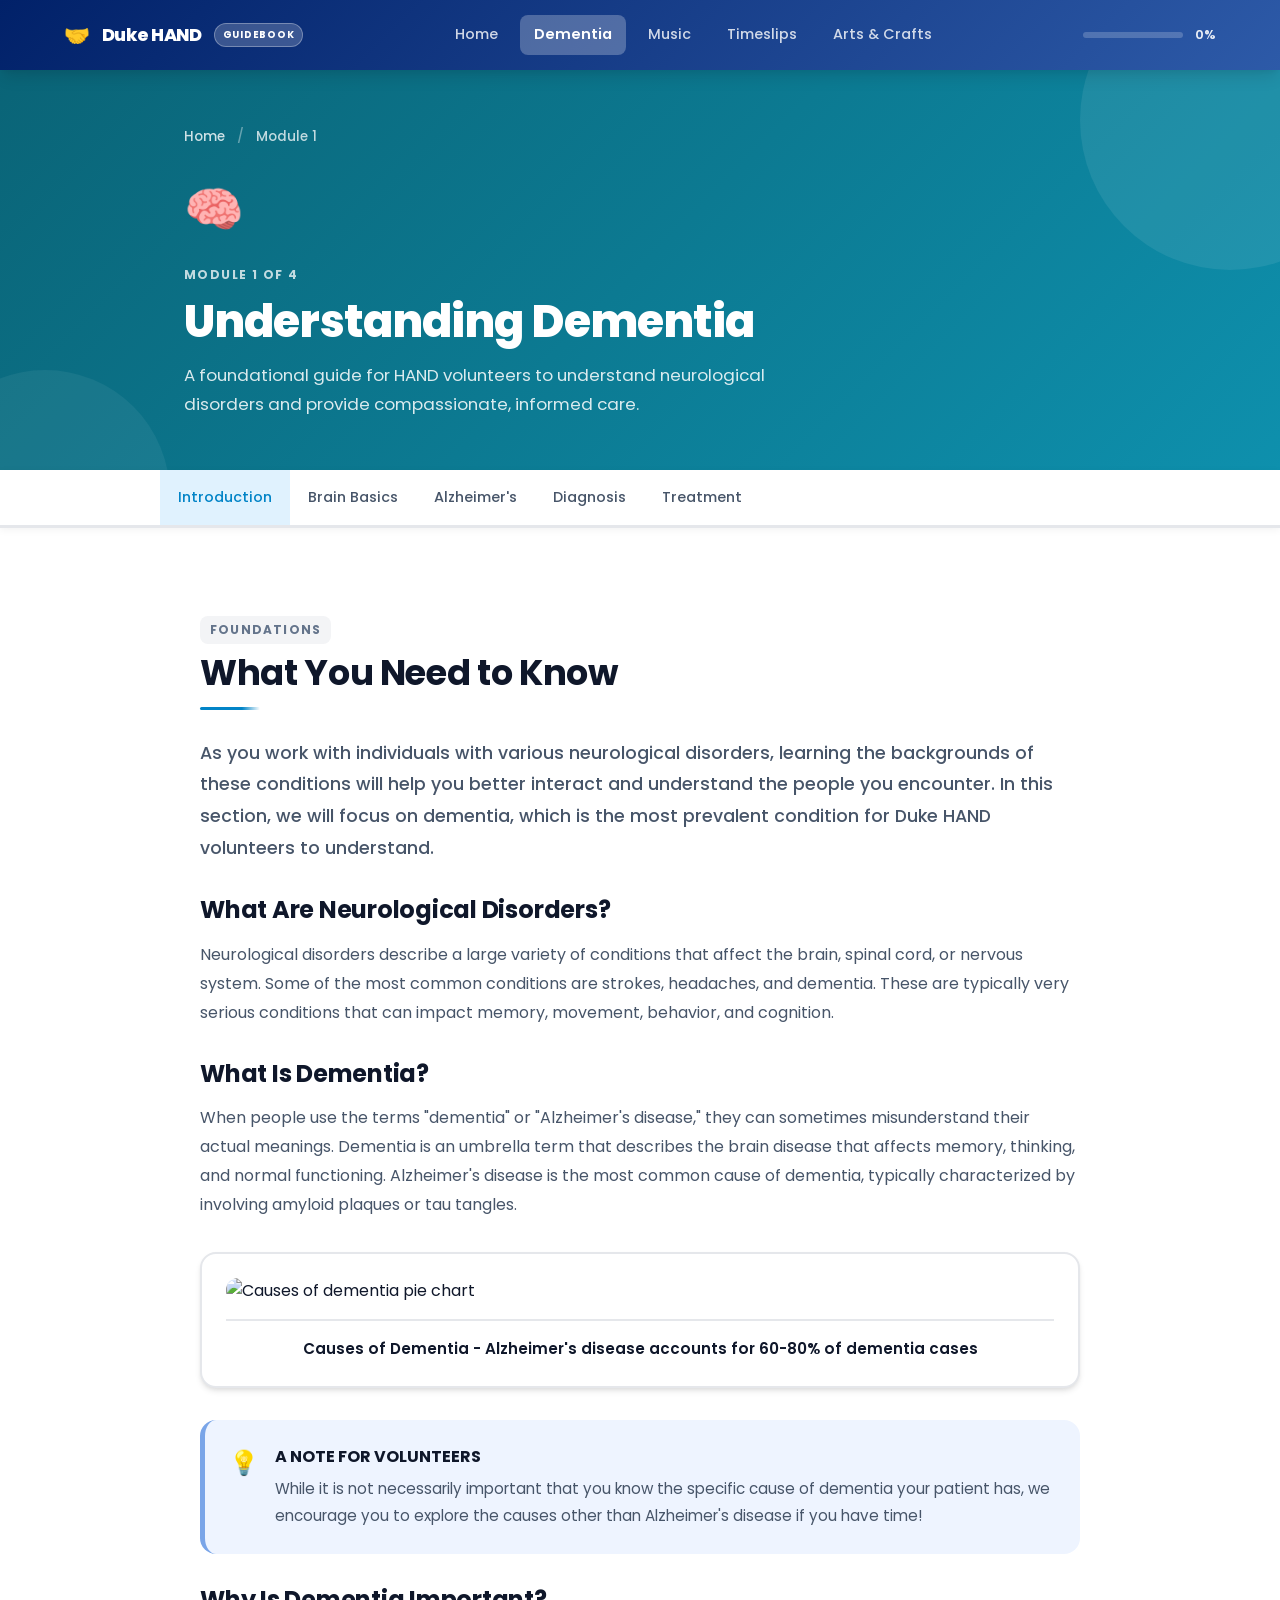
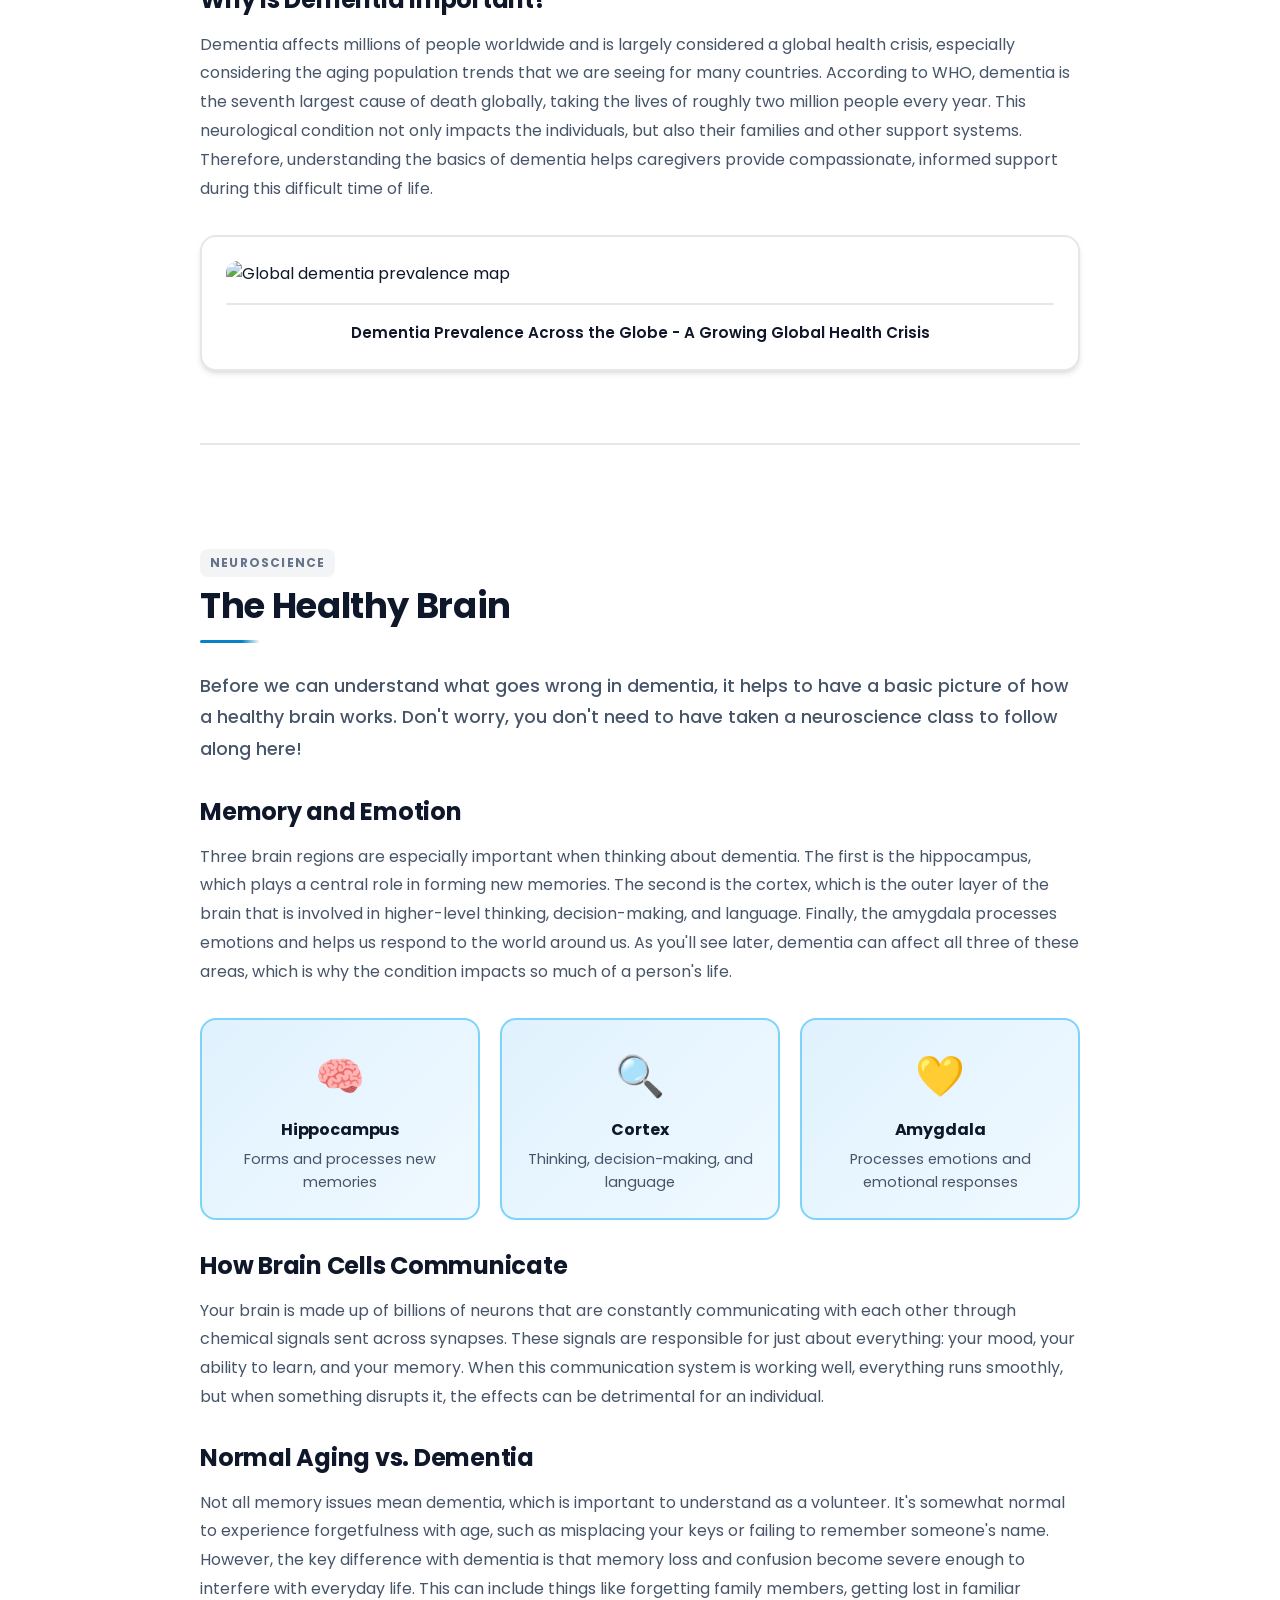
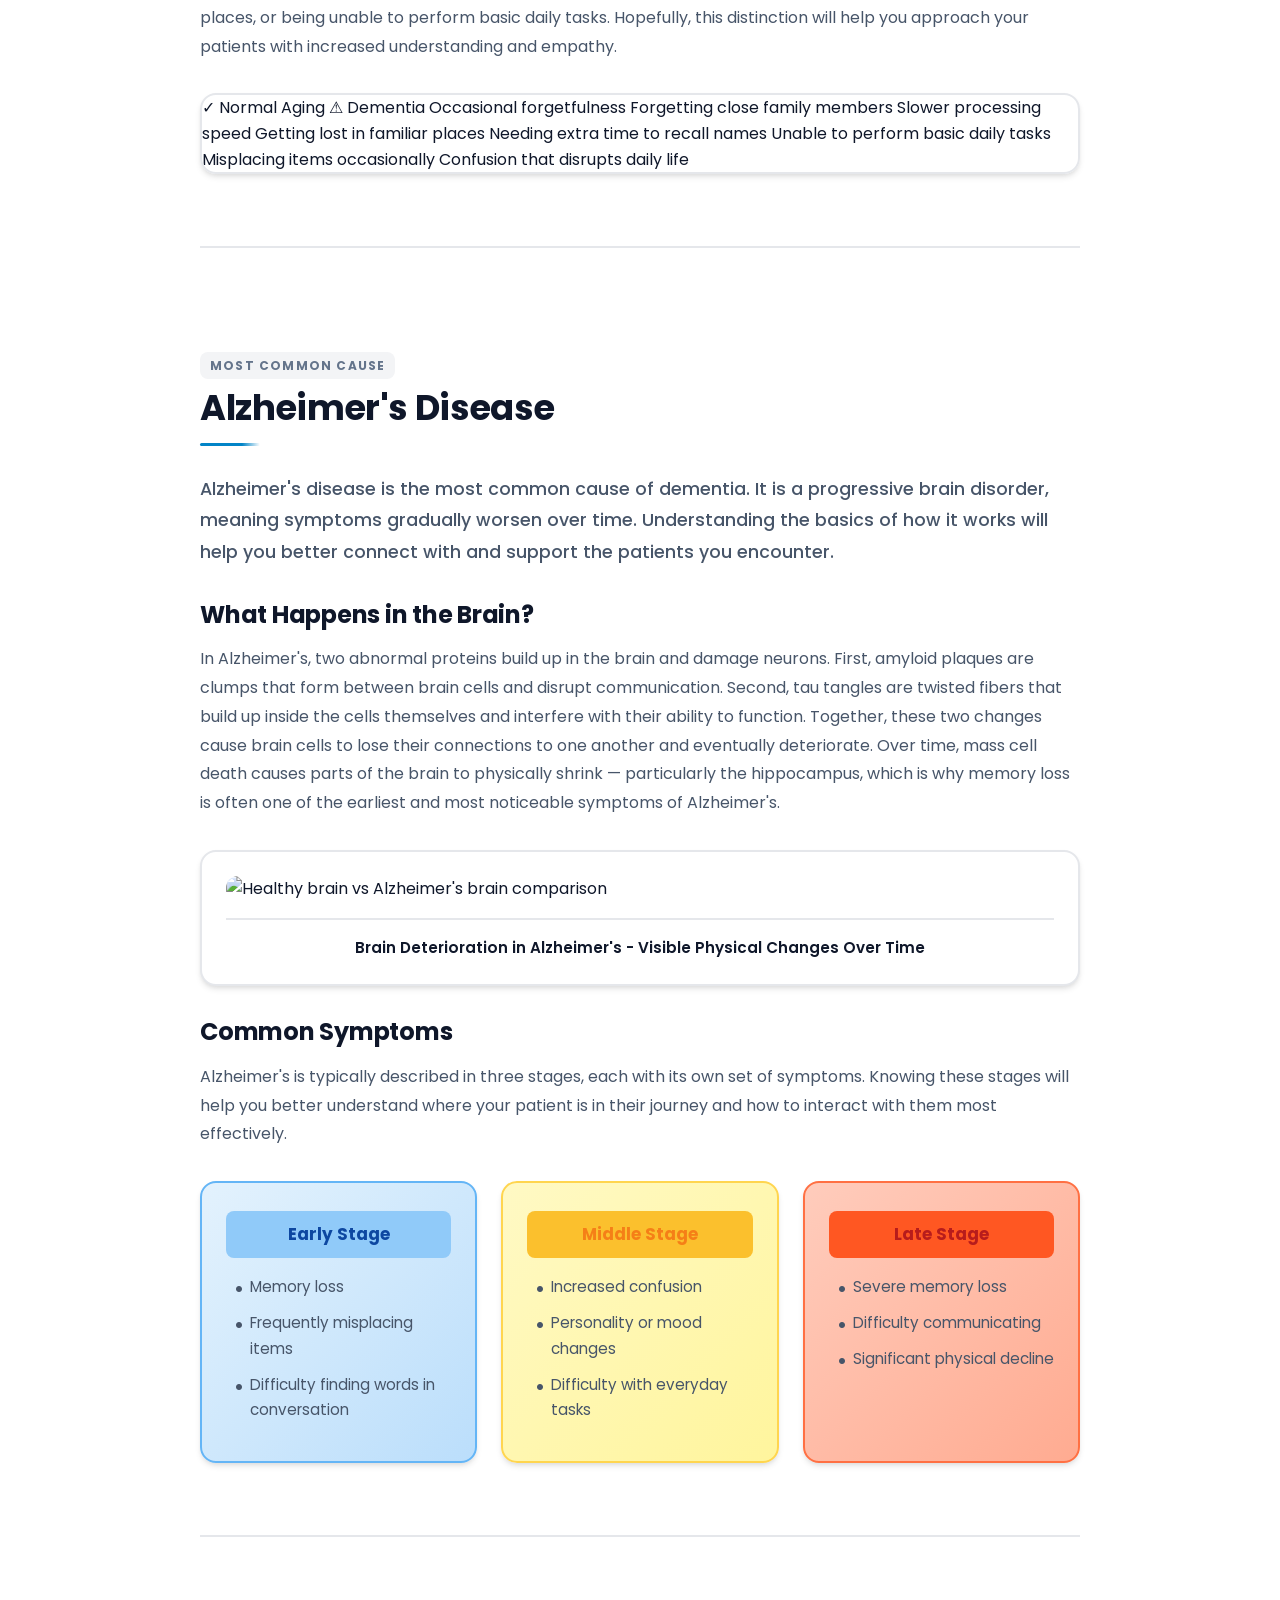
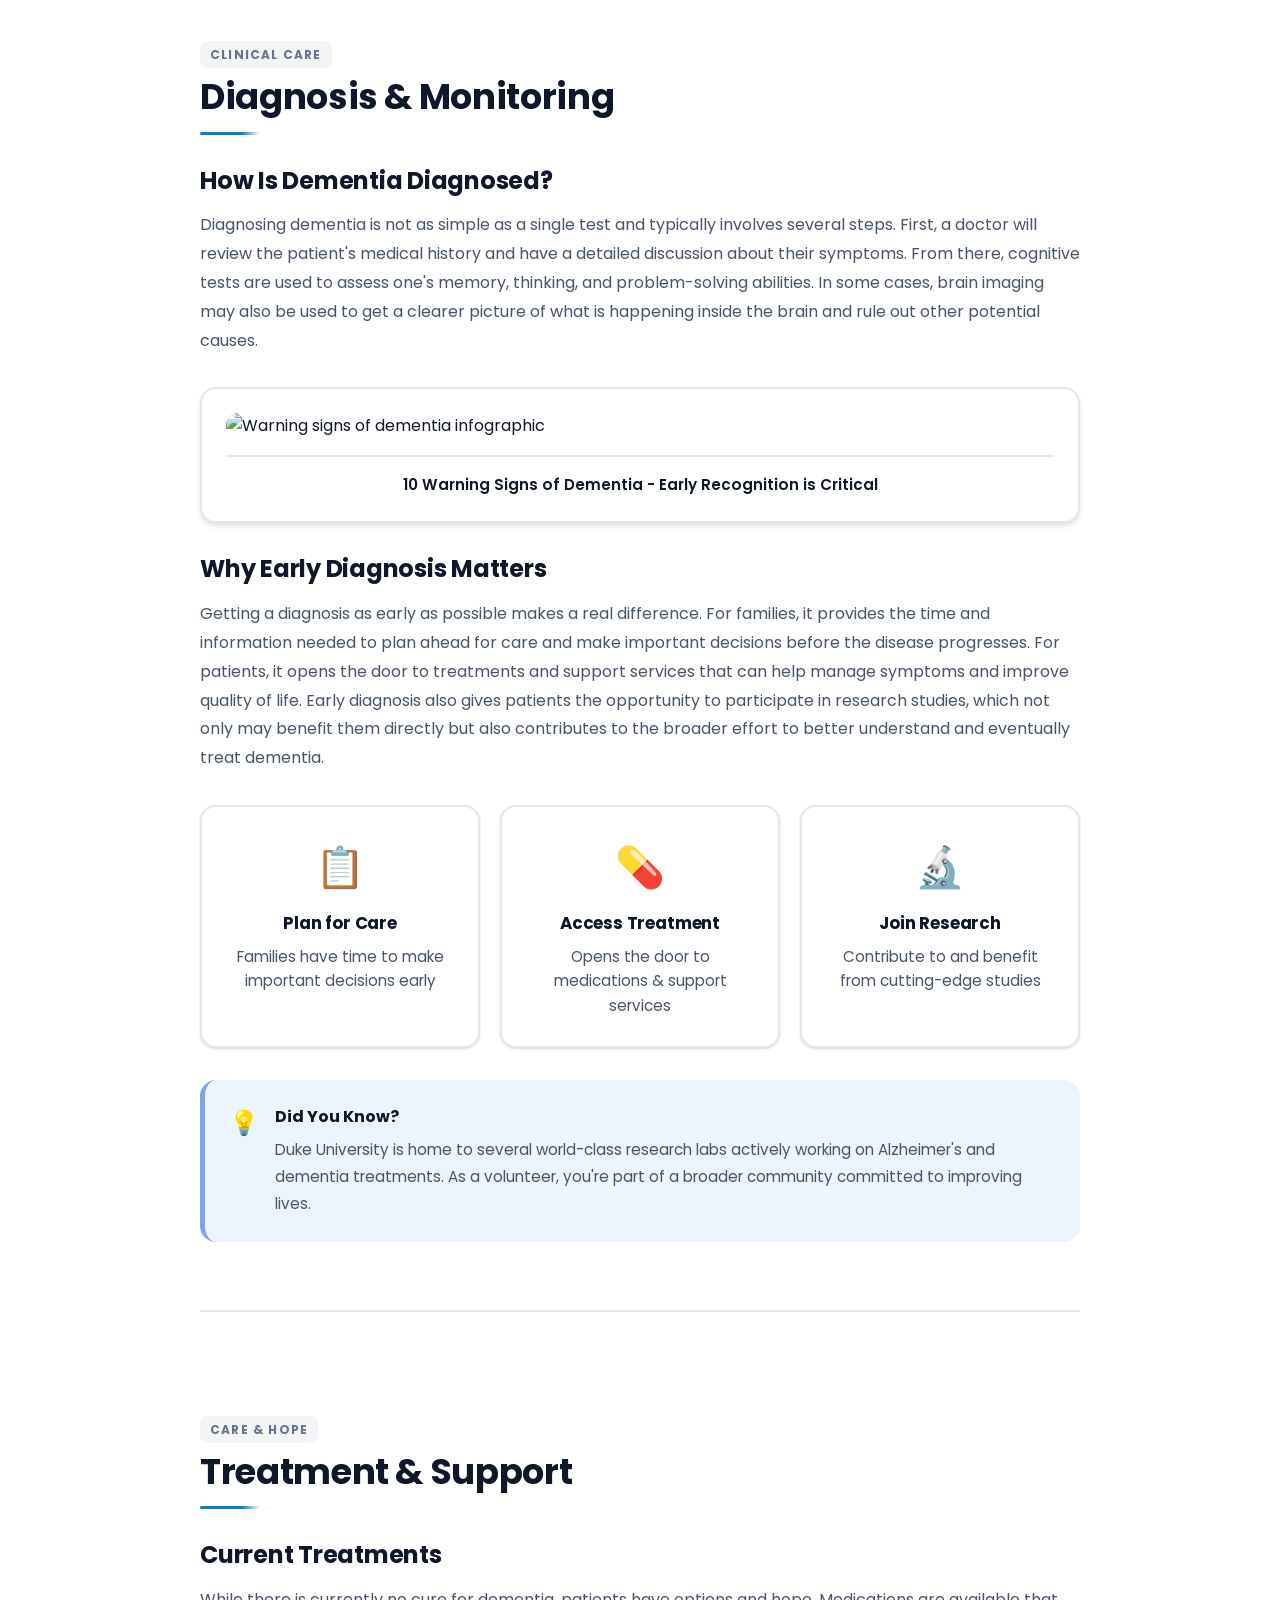
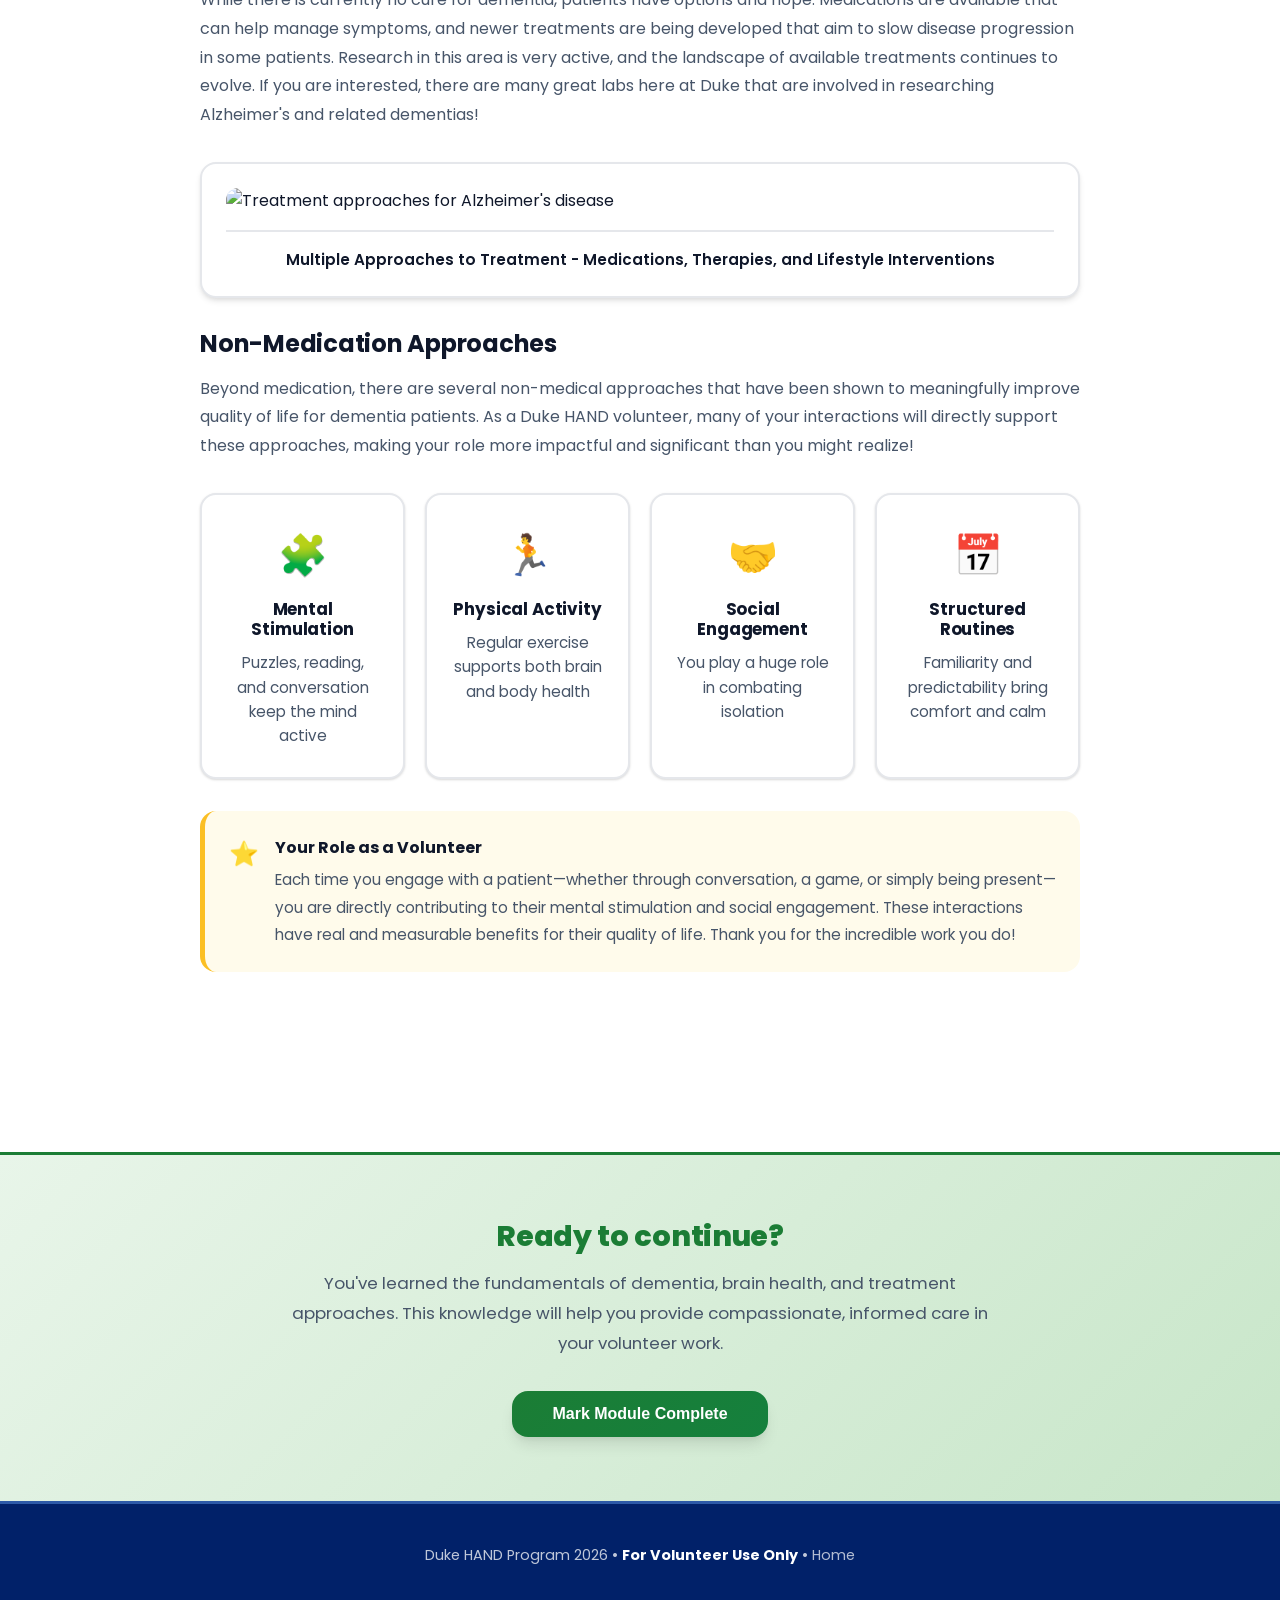
==== commit be065094: "style changes" ====
--- a/module1.html
+++ b/module1.html
@@ -9,7 +9,6 @@
 </head>
 <body data-module="module1">
 
-<!-- Navigation -->
 <nav class="site-nav">
   <div class="nav-inner">
     <a href="index.html" class="nav-brand">
@@ -33,7 +32,6 @@
   </div>
 </nav>
 
-<!-- Module Hero -->
 <section class="module-hero" data-m="1">
   <div class="container">
     <div class="breadcrumb">
@@ -48,7 +46,6 @@
   </div>
 </section>
 
-<!-- Table of Contents Bar -->
 <div class="toc-bar">
   <div class="toc-inner">
     <a href="#section1" class="toc-link active" data-m="1">Introduction</a>
@@ -59,38 +56,48 @@
   </div>
 </div>
 
-<!-- Module Content -->
 <section class="module-content">
 
-  <!-- Section 1: Introduction & Neurological Disorders -->
   <section class="content-section" id="section1">
     <div class="section-label">Foundations</div>
     <h2>What You Need to Know</h2>
-    <p class="intro-text">As you work with individuals with neurological disorders, learning about these conditions will help you better interact with and support the people you encounter. In this module, we focus on dementia—the most prevalent condition Duke HAND volunteers encounter.</p>
+    <p class="intro-text">As you work with individuals with various neurological disorders, learning the backgrounds of these conditions will help you better interact and understand the people you encounter. In this section, we will focus on dementia, which is the most prevalent condition for Duke HAND volunteers to understand.</p>
 
     <h3>What Are Neurological Disorders?</h3>
-    <p>Neurological disorders describe a large variety of conditions that affect the brain, spinal cord, or nervous system. Some of the most common conditions are strokes, headaches, and dementia. These are typically serious conditions that can impact memory, movement, behavior, and cognition.</p>
-
-    <h3 class="blue-bar">What Is Dementia?</h3>
-    <p>People sometimes confuse "dementia" and "Alzheimer's disease," but they're not the same:</p>
-    <ul>
-      <li><strong>Dementia</strong> is an umbrella term describing brain disease that affects memory, thinking, and normal functioning.</li>
-      <li><strong>Alzheimer's disease</strong> is the most common cause of dementia (about 60–80% of cases). It's typically characterized by amyloid plaques or tau tangles in the brain.</li>
-    </ul>
-    <p style="margin-top: 12px; font-style: italic; color: var(--muted);">While it's not necessary to know the specific cause of dementia your patient has, we encourage you to explore other causes if you have time!</p>
+    <p>Neurological disorders describe a large variety of conditions that affect the brain, spinal cord, or nervous system. Some of the most common conditions are strokes, headaches, and dementia. These are typically very serious conditions that can impact memory, movement, behavior, and cognition.</p>
+
+    <h3>What Is Dementia?</h3>
+    <p>When people use the terms "dementia" or "Alzheimer's disease," they can sometimes misunderstand their actual meanings. Dementia is an umbrella term that describes the brain disease that affects memory, thinking, and normal functioning. Alzheimer's disease is the most common cause of dementia, typically characterized by involving amyloid plaques or tau tangles.</p>
+
+    <div class="image-feature">
+      <img src="https://images.unsplash.com/photo-1576091160550-2173dba999ef?w=800&h=600&fit=crop" alt="Causes of dementia pie chart" style="border-radius: 12px;">
+      <div class="image-caption">Causes of Dementia - Alzheimer's disease accounts for 60-80% of dementia cases</div>
+    </div>
+
+    <div class="callout note">
+      <div class="callout-icon">💡</div>
+      <div class="callout-body">
+        <strong>A NOTE FOR VOLUNTEERS</strong>
+        <p>While it is not necessarily important that you know the specific cause of dementia your patient has, we encourage you to explore the causes other than Alzheimer's disease if you have time!</p>
+      </div>
+    </div>
 
     <h3>Why Is Dementia Important?</h3>
-    <p>Dementia is a global health crisis. According to the World Health Organization, dementia is the seventh largest cause of death globally, affecting millions of people worldwide. It impacts not only individuals but also their families and support systems. Understanding dementia helps caregivers provide compassionate, informed support during this difficult time of life.</p>
-  </section>
-
-  <!-- Section 2: The Healthy Brain -->
+    <p>Dementia affects millions of people worldwide and is largely considered a global health crisis, especially considering the aging population trends that we are seeing for many countries. According to WHO, dementia is the seventh largest cause of death globally, taking the lives of roughly two million people every year. This neurological condition not only impacts the individuals, but also their families and other support systems. Therefore, understanding the basics of dementia helps caregivers provide compassionate, informed support during this difficult time of life.</p>
+
+    <div class="image-feature">
+      <img src="https://images.unsplash.com/photo-1576091160681-112b5879e313?w=800&h=600&fit=crop" alt="Global dementia prevalence map" style="border-radius: 12px;">
+      <div class="image-caption">Dementia Prevalence Across the Globe - A Growing Global Health Crisis</div>
+    </div>
+  </section>
+
   <section class="content-section" id="section2">
     <div class="section-label">Neuroscience</div>
     <h2>The Healthy Brain</h2>
-    <p class="intro-text">Before understanding what goes wrong in dementia, it helps to have a basic picture of how a healthy brain works.</p>
-
-    <h3>Three Key Brain Regions</h3>
-    <p>Three brain regions are especially important when thinking about dementia:</p>
+    <p class="intro-text">Before we can understand what goes wrong in dementia, it helps to have a basic picture of how a healthy brain works. Don't worry, you don't need to have taken a neuroscience class to follow along here!</p>
+
+    <h3>Memory and Emotion</h3>
+    <p>Three brain regions are especially important when thinking about dementia. The first is the hippocampus, which plays a central role in forming new memories. The second is the cortex, which is the outer layer of the brain that is involved in higher-level thinking, decision-making, and language. Finally, the amygdala processes emotions and helps us respond to the world around us. As you'll see later, dementia can affect all three of these areas, which is why the condition impacts so much of a person's life.</p>
 
     <div class="brain-grid">
       <div class="brain-card">
@@ -110,13 +117,11 @@
       </div>
     </div>
 
-    <p>As you'll see, dementia can affect all three of these areas, which is why the condition impacts so much of a person's life.</p>
-
     <h3>How Brain Cells Communicate</h3>
-    <p>Your brain is made up of billions of neurons that constantly communicate with each other through chemical signals sent across synapses. These signals are responsible for just about everything: your mood, your ability to learn, and your memory. When this communication system works well, everything runs smoothly. But when something disrupts it, the effects can be devastating.</p>
-
-    <h3 class="blue-bar">Normal Aging vs. Dementia</h3>
-    <p>Not all memory issues mean dementia—this is important to understand as a volunteer. It's somewhat normal to experience forgetfulness with age. However, the key difference is that dementia memory loss becomes severe enough to interfere with everyday life.</p>
+    <p>Your brain is made up of billions of neurons that are constantly communicating with each other through chemical signals sent across synapses. These signals are responsible for just about everything: your mood, your ability to learn, and your memory. When this communication system is working well, everything runs smoothly, but when something disrupts it, the effects can be detrimental for an individual.</p>
+
+    <h3>Normal Aging vs. Dementia</h3>
+    <p>Not all memory issues mean dementia, which is important to understand as a volunteer. It's somewhat normal to experience forgetfulness with age, such as misplacing your keys or failing to remember someone's name. However, the key difference with dementia is that memory loss and confusion become severe enough to interfere with everyday life. This can include things like forgetting family members, getting lost in familiar places, or being unable to perform basic daily tasks. Hopefully, this distinction will help you approach your patients with increased understanding and empathy.</p>
 
     <div class="compare-table">
       <tr>
@@ -140,26 +145,23 @@
         <td class="dementia">Confusion that disrupts daily life</td>
       </tr>
     </table>
-
-    <p style="margin-top: 12px;">This distinction will help you approach your patients with increased understanding and empathy.</p>
-  </section>
-
-  <!-- Section 3: Alzheimer's Disease -->
+  </section>
+
   <section class="content-section" id="section3">
     <div class="section-label">Most Common Cause</div>
     <h2>Alzheimer's Disease</h2>
-    <p class="intro-text">Alzheimer's disease is the most common cause of dementia. It is a progressive brain disorder, meaning symptoms gradually worsen over time.</p>
+    <p class="intro-text">Alzheimer's disease is the most common cause of dementia. It is a progressive brain disorder, meaning symptoms gradually worsen over time. Understanding the basics of how it works will help you better connect with and support the patients you encounter.</p>
 
     <h3>What Happens in the Brain?</h3>
-    <p>In Alzheimer's, two abnormal proteins build up in the brain and damage neurons:</p>
-    <ul>
-      <li><strong>Amyloid plaques:</strong> Clumps that form between brain cells and disrupt communication.</li>
-      <li><strong>Tau tangles:</strong> Twisted fibers that build up inside cells and interfere with their ability to function.</li>
-    </ul>
-    <p style="margin-top: 12px;">Together, these changes cause brain cells to lose their connections to one another and eventually deteriorate. Over time, mass cell death causes parts of the brain to physically shrink—particularly the hippocampus, which is why memory loss is often one of the earliest symptoms.</p>
-
-    <h3>The Three Stages of Alzheimer's</h3>
-    <p>Alzheimer's is typically described in three stages. Knowing these will help you understand where your patient is in their journey and how to interact with them effectively.</p>
+    <p>In Alzheimer's, two abnormal proteins build up in the brain and damage neurons. First, amyloid plaques are clumps that form between brain cells and disrupt communication. Second, tau tangles are twisted fibers that build up inside the cells themselves and interfere with their ability to function. Together, these two changes cause brain cells to lose their connections to one another and eventually deteriorate. Over time, mass cell death causes parts of the brain to physically shrink — particularly the hippocampus, which is why memory loss is often one of the earliest and most noticeable symptoms of Alzheimer's.</p>
+
+    <div class="image-feature">
+      <img src="https://images.unsplash.com/photo-1559027615-cd4628902d4a?w=800&h=600&fit=crop" alt="Healthy brain vs Alzheimer's brain comparison" style="border-radius: 12px;">
+      <div class="image-caption">Brain Deterioration in Alzheimer's - Visible Physical Changes Over Time</div>
+    </div>
+
+    <h3>Common Symptoms</h3>
+    <p>Alzheimer's is typically described in three stages, each with its own set of symptoms. Knowing these stages will help you better understand where your patient is in their journey and how to interact with them most effectively.</p>
 
     <div class="stages-table">
       <div class="stage-card">
@@ -168,7 +170,7 @@
           <ul>
             <li>Memory loss</li>
             <li>Frequently misplacing items</li>
-            <li>Difficulty finding words</li>
+            <li>Difficulty finding words in conversation</li>
           </ul>
         </div>
       </div>
@@ -195,21 +197,20 @@
     </div>
   </section>
 
-  <!-- Section 4: Diagnosis & Monitoring -->
   <section class="content-section" id="section4">
     <div class="section-label">Clinical Care</div>
     <h2>Diagnosis & Monitoring</h2>
 
-    <h3 class="blue-bar">How Is Dementia Diagnosed?</h3>
-    <p>Diagnosing dementia involves several steps:</p>
-    <ul>
-      <li>A doctor reviews the patient's medical history and discusses symptoms</li>
-      <li>Cognitive tests assess memory, thinking, and problem-solving abilities</li>
-      <li>Brain imaging may be used to rule out other potential causes</li>
-    </ul>
+    <h3>How Is Dementia Diagnosed?</h3>
+    <p>Diagnosing dementia is not as simple as a single test and typically involves several steps. First, a doctor will review the patient's medical history and have a detailed discussion about their symptoms. From there, cognitive tests are used to assess one's memory, thinking, and problem-solving abilities. In some cases, brain imaging may also be used to get a clearer picture of what is happening inside the brain and rule out other potential causes.</p>
+
+    <div class="image-feature">
+      <img src="https://images.unsplash.com/photo-1576091160568-112b5879e313?w=800&h=600&fit=crop" alt="Warning signs of dementia infographic" style="border-radius: 12px;">
+      <div class="image-caption">10 Warning Signs of Dementia - Early Recognition is Critical</div>
+    </div>
 
     <h3>Why Early Diagnosis Matters</h3>
-    <p>Getting a diagnosis as early as possible makes a real difference:</p>
+    <p>Getting a diagnosis as early as possible makes a real difference. For families, it provides the time and information needed to plan ahead for care and make important decisions before the disease progresses. For patients, it opens the door to treatments and support services that can help manage symptoms and improve quality of life. Early diagnosis also gives patients the opportunity to participate in research studies, which not only may benefit them directly but also contributes to the broader effort to better understand and eventually treat dementia.</p>
 
     <div class="diagnosis-grid">
       <div class="diag-card">
@@ -238,16 +239,20 @@
     </div>
   </section>
 
-  <!-- Section 5: Treatment & Support -->
   <section class="content-section" id="section5">
     <div class="section-label">Care & Hope</div>
     <h2>Treatment & Support</h2>
 
     <h3>Current Treatments</h3>
-    <p>While there is currently no cure for dementia, patients have options and hope. Medications are available that can help manage symptoms, and newer treatments are being developed that aim to slow disease progression in some patients. Research is very active and the landscape of available treatments continues to evolve.</p>
-
-    <h3 class="blue-bar">Non-Medication Approaches</h3>
-    <p>Beyond medication, several non-medical approaches have been shown to meaningfully improve quality of life for dementia patients. <strong>Many of your interactions as a volunteer directly support these approaches, making your role more impactful than you might realize!</strong></p>
+    <p>While there is currently no cure for dementia, patients have options and hope. Medications are available that can help manage symptoms, and newer treatments are being developed that aim to slow disease progression in some patients. Research in this area is very active, and the landscape of available treatments continues to evolve. If you are interested, there are many great labs here at Duke that are involved in researching Alzheimer's and related dementias!</p>
+
+    <div class="image-feature">
+      <img src="https://images.unsplash.com/photo-1576091160399-112b5879e313?w=800&h=600&fit=crop" alt="Treatment approaches for Alzheimer's disease" style="border-radius: 12px;">
+      <div class="image-caption">Multiple Approaches to Treatment - Medications, Therapies, and Lifestyle Interventions</div>
+    </div>
+
+    <h3>Non-Medication Approaches</h3>
+    <p>Beyond medication, there are several non-medical approaches that have been shown to meaningfully improve quality of life for dementia patients. As a Duke HAND volunteer, many of your interactions will directly support these approaches, making your role more impactful and significant than you might realize!</p>
 
     <div class="nonmed-grid">
       <div class="nonmed-card">
@@ -258,7 +263,7 @@
       <div class="nonmed-card">
         <div class="nm-icon">🏃</div>
         <h4>Physical Activity</h4>
-        <p>Regular exercise supports brain and body health</p>
+        <p>Regular exercise supports both brain and body health</p>
       </div>
       <div class="nonmed-card">
         <div class="nm-icon">🤝</div>
@@ -283,7 +288,6 @@
 
 </section>
 
-<!-- Mark as Complete Section -->
 <section class="completion-zone">
   <div class="completion-zone-inner">
     <h3>Ready to continue?</h3>
@@ -294,7 +298,6 @@
 
 <div id="completion-toast"></div>
 
-<!-- Footer -->
 <footer class="site-footer">
   Duke HAND Program 2026 • <strong>For Volunteer Use Only</strong> •
   <a href="index.html" style="color: rgba(255,255,255,0.7); text-decoration: none;">Home</a>
--- a/css/styles.css
+++ b/css/styles.css
@@ -1,961 +1,1461 @@
 /* ============================================================
-   DUKE HAND VOLUNTEER GUIDEBOOK — Main Stylesheet
+   DUKE HAND VOLUNTEER GUIDEBOOK — Modern Design Stylesheet
    ============================================================ */
 
-@import url('https://fonts.googleapis.com/css2?family=Inter:ital,wght@0,300;0,400;0,500;0,600;0,700;0,800;1,400&display=swap');
-
-/* ── Variables ──────────────────────────────────────────────── */
+@import url('https://fonts.googleapis.com/css2?family=Poppins:ital,wght@0,300;0,400;0,500;0,600;0,700;0,800;1,400&family=Crimson+Text:ital@0;1&display=swap');
+
+/* ── CSS Variables ──────────────────────────────────────────── */
 :root {
-  --navy:        #012169;
-  --navy-light:  #1a3a8f;
-  --blue:        #1565C0;
-  --sky:         #0288D1;
-  --light-blue:  #E3F0FC;
-  --bg:          #F2F5FA;
-  --white:       #FFFFFF;
-  --text:        #1A2342;
-  --muted:       #556070;
-  --border:      #C5D4EC;
-
-  /* Module accent colors */
-  --m1:          #0A6477;
-  --m1-bg:       #E0F4F9;
-  --m1-border:   #7DCDE0;
-  --m2:          #5B2D8F;
-  --m2-bg:       #EDE6F9;
-  --m2-border:   #B29DDD;
-  --m3:          #1A6830;
-  --m3-bg:       #E4F3EA;
-  --m3-border:   #84C99A;
-  --m4:          #B84A0A;
-  --m4-bg:       #FDEEE4;
-  --m4-border:   #F0A87A;
-
-  /* Status */
-  --success:     #1B7D35;
-  --success-bg:  #E6F5EC;
-  --warn-bg:     #FFF8E6;
-  --warn-border: #F0C040;
-  --note-bg:     #EEF4FF;
-  --note-border: #7AA5E8;
-
-  --shadow-sm:   0 1px 4px rgba(1, 33, 105, 0.08);
-  --shadow:      0 3px 14px rgba(1, 33, 105, 0.12);
-  --shadow-lg:   0 8px 32px rgba(1, 33, 105, 0.16);
-  --radius:      12px;
-  --radius-lg:   20px;
-  --transition:  0.2s ease;
-}
-
-/* ── Reset ──────────────────────────────────────────────────── */
-*, *::before, *::after { box-sizing: border-box; margin: 0; padding: 0; }
-html { scroll-behavior: smooth; font-size: 16px; }
+  /* Primary Colors */
+  --navy:         #012169;
+  --navy-light:   #1a3a8f;
+  --navy-lighter: #2d5aa8;
+
+  /* Module Colors */
+  --m1-primary:   #0A6477;
+  --m1-light:     #E0F4F9;
+  --m1-accent:    #00A3CC;
+  --m2-primary:   #5B2D8F;
+  --m2-light:     #EDE6F9;
+  --m2-accent:    #9B7FD6;
+  --m3-primary:   #1A6830;
+  --m3-light:     #E4F3EA;
+  --m3-accent:    #28a04a;
+  --m4-primary:   #B84A0A;
+  --m4-light:     #FDEEE4;
+  --m4-accent:    #E07030;
+
+  /* Semantic Colors */
+  --success:      #1B7D35;
+  --success-bg:   #E6F5EC;
+  --warning:      #F59E0B;
+  --warning-bg:   #FEF3C7;
+  --info:         #0284C7;
+  --info-bg:      #E0F2FE;
+  --error-bg:     #FEE2E2;
+
+  /* Neutral Colors */
+  --white:        #FFFFFF;
+  --gray-50:      #F9FAFB;
+  --gray-100:     #F3F4F6;
+  --gray-200:     #E5E7EB;
+  --gray-300:     #D1D5DB;
+  --gray-400:     #9CA3AF;
+  --gray-500:     #6B7280;
+  --gray-600:     #4B5563;
+  --gray-700:     #374151;
+  --gray-800:     #1F2937;
+  --gray-900:     #111827;
+
+  /* Text Colors */
+  --text-primary: #0F172A;
+  --text-secondary: #475569;
+  --text-tertiary: #64748B;
+
+  /* Shadows */
+  --shadow-xs:    0 1px 2px 0 rgba(0, 0, 0, 0.05);
+  --shadow-sm:    0 1px 3px 0 rgba(0, 0, 0, 0.1), 0 1px 2px 0 rgba(0, 0, 0, 0.06);
+  --shadow-md:    0 4px 6px -1px rgba(0, 0, 0, 0.1), 0 2px 4px -1px rgba(0, 0, 0, 0.06);
+  --shadow-lg:    0 10px 15px -3px rgba(0, 0, 0, 0.1), 0 4px 6px -2px rgba(0, 0, 0, 0.05);
+  --shadow-xl:    0 20px 25px -5px rgba(0, 0, 0, 0.1), 0 10px 10px -5px rgba(0, 0, 0, 0.04);
+
+  /* Border Radius */
+  --radius-sm:    8px;
+  --radius:       12px;
+  --radius-lg:    16px;
+  --radius-xl:    24px;
+
+  /* Transitions */
+  --transition:   all 0.3s cubic-bezier(0.4, 0, 0.2, 1);
+  --transition-fast: all 0.15s ease-in-out;
+}
+
+/* ── Reset & Base Styles ────────────────────────────────────── */
+*, *::before, *::after {
+  box-sizing: border-box;
+  margin: 0;
+  padding: 0;
+}
+
+html {
+  scroll-behavior: smooth;
+  font-size: 16px;
+  -webkit-font-smoothing: antialiased;
+  -moz-osx-font-smoothing: grayscale;
+}
+
 body {
-  font-family: 'Inter', -apple-system, BlinkMacSystemFont, sans-serif;
-  color: var(--text);
-  background: var(--bg);
-  line-height: 1.65;
-  -webkit-font-smoothing: antialiased;
-}
-img { max-width: 100%; height: auto; display: block; }
-a { color: var(--blue); text-decoration: none; }
-a:hover { text-decoration: underline; }
-ul, ol { padding-left: 1.4em; }
-
-/* ── Layout helpers ─────────────────────────────────────────── */
-.container { max-width: 960px; margin: 0 auto; padding: 0 24px; }
-.container--wide { max-width: 1200px; margin: 0 auto; padding: 0 24px; }
+  font-family: 'Poppins', -apple-system, BlinkMacSystemFont, 'Segoe UI', sans-serif;
+  color: var(--text-primary);
+  background: linear-gradient(135deg, #f8fafc 0%, #f1f5f9 100%);
+  line-height: 1.6;
+  min-height: 100vh;
+}
+
+img {
+  max-width: 100%;
+  height: auto;
+  display: block;
+  border-radius: var(--radius-lg);
+}
+
+a {
+  color: var(--info);
+  text-decoration: none;
+  transition: var(--transition-fast);
+}
+
+a:hover {
+  text-decoration: underline;
+  opacity: 0.85;
+}
+
+ul, ol {
+  padding-left: 1.6em;
+}
+
+ul li, ol li {
+  margin-bottom: 0.5em;
+}
+
+h1, h2, h3, h4, h5, h6 {
+  font-weight: 700;
+  line-height: 1.2;
+  letter-spacing: -0.01em;
+}
+
+h1 { font-size: clamp(1.8rem, 5vw, 3rem); }
+h2 { font-size: clamp(1.4rem, 3vw, 2.2rem); }
+h3 { font-size: clamp(1.1rem, 2.5vw, 1.5rem); }
+h4 { font-size: 1.1rem; }
+
+/* ── Container ──────────────────────────────────────────────── */
+.container {
+  max-width: 960px;
+  margin: 0 auto;
+  padding: 0 24px;
+}
+
+.container--wide {
+  max-width: 1200px;
+  margin: 0 auto;
+  padding: 0 24px;
+}
 
 /* ── Navigation ─────────────────────────────────────────────── */
 .site-nav {
   position: sticky;
   top: 0;
   z-index: 100;
-  background: var(--navy);
-  box-shadow: 0 2px 12px rgba(0,0,0,0.25);
-}
+  background: linear-gradient(135deg, var(--navy) 0%, var(--navy-lighter) 100%);
+  box-shadow: var(--shadow-lg);
+  backdrop-filter: blur(10px);
+}
+
 .nav-inner {
   display: flex;
   align-items: center;
   justify-content: space-between;
   padding: 0 24px;
-  height: 60px;
+  height: 70px;
   max-width: 1200px;
   margin: 0 auto;
 }
+
 .nav-brand {
   display: flex;
   align-items: center;
-  gap: 10px;
+  gap: 12px;
   color: white;
-  font-weight: 700;
-  font-size: 1rem;
+  font-weight: 800;
+  font-size: 1.1rem;
   text-decoration: none;
-  letter-spacing: -0.01em;
-}
+  letter-spacing: -0.02em;
+  transition: var(--transition-fast);
+}
+
+.nav-brand:hover {
+  opacity: 0.9;
+  transform: translateY(-2px);
+}
+
 .nav-brand .brand-badge {
-  background: rgba(255,255,255,0.15);
-  border: 1px solid rgba(255,255,255,0.25);
+  background: rgba(255, 255, 255, 0.2);
+  border: 1px solid rgba(255, 255, 255, 0.3);
   color: white;
-  font-size: 0.65rem;
-  font-weight: 700;
-  letter-spacing: 0.06em;
-  padding: 2px 7px;
-  border-radius: 20px;
+  font-size: 0.6rem;
+  font-weight: 700;
+  letter-spacing: 0.08em;
+  padding: 3px 8px;
+  border-radius: var(--radius-xl);
   text-transform: uppercase;
-}
+  backdrop-filter: blur(10px);
+}
+
 .nav-links {
   display: flex;
   align-items: center;
-  gap: 4px;
-}
+  gap: 8px;
+}
+
 .nav-links a {
-  color: rgba(255,255,255,0.8);
-  font-size: 0.85rem;
+  color: rgba(255, 255, 255, 0.8);
+  font-size: 0.9rem;
   font-weight: 500;
-  padding: 6px 12px;
-  border-radius: 6px;
-  transition: var(--transition);
+  padding: 8px 14px;
+  border-radius: var(--radius-sm);
+  transition: var(--transition-fast);
   text-decoration: none;
 }
-.nav-links a:hover { color: white; background: rgba(255,255,255,0.12); }
-.nav-links a.active { color: white; background: rgba(255,255,255,0.18); }
+
+.nav-links a:hover {
+  color: white;
+  background: rgba(255, 255, 255, 0.15);
+  text-decoration: none;
+}
+
+.nav-links a.active {
+  color: white;
+  background: rgba(255, 255, 255, 0.25);
+  font-weight: 600;
+}
+
 .nav-progress {
   display: flex;
   align-items: center;
-  gap: 10px;
-  color: rgba(255,255,255,0.85);
+  gap: 12px;
+  color: rgba(255, 255, 255, 0.9);
   font-size: 0.8rem;
   font-weight: 600;
 }
+
 .nav-progress-bar {
-  width: 80px;
+  width: 100px;
   height: 6px;
-  background: rgba(255,255,255,0.2);
+  background: rgba(255, 255, 255, 0.2);
   border-radius: 3px;
   overflow: hidden;
 }
+
 .nav-progress-fill {
   height: 100%;
-  background: #5CE65C;
+  background: linear-gradient(90deg, #4ADE80 0%, #22C55E 100%);
   border-radius: 3px;
-  transition: width 0.4s ease;
-}
-
-/* ── Hero ───────────────────────────────────────────────────── */
+  transition: width 0.5s cubic-bezier(0.4, 0, 0.2, 1);
+  box-shadow: 0 0 10px rgba(74, 222, 128, 0.4);
+}
+
+/* ── Hero Section ───────────────────────────────────────────── */
 .hero {
-  background: linear-gradient(135deg, var(--navy) 0%, #0d3580 60%, #1565C0 100%);
+  background: linear-gradient(135deg, var(--navy) 0%, #1e3a8a 50%, #0d47a1 100%);
   color: white;
-  padding: 64px 24px 56px;
+  padding: 80px 24px 60px;
   text-align: center;
   position: relative;
   overflow: hidden;
 }
+
 .hero::before {
   content: '';
   position: absolute;
-  top: -40px; right: -40px;
-  width: 300px; height: 300px;
+  top: -200px;
+  right: -150px;
+  width: 500px;
+  height: 500px;
   border-radius: 50%;
-  background: rgba(255,255,255,0.04);
-}
+  background: radial-gradient(circle, rgba(255, 255, 255, 0.08) 0%, transparent 70%);
+  animation: float 20s ease-in-out infinite;
+}
+
 .hero::after {
   content: '';
   position: absolute;
-  bottom: -60px; left: -30px;
-  width: 220px; height: 220px;
+  bottom: -250px;
+  left: -100px;
+  width: 400px;
+  height: 400px;
   border-radius: 50%;
-  background: rgba(255,255,255,0.03);
-}
+  background: radial-gradient(circle, rgba(255, 255, 255, 0.06) 0%, transparent 70%);
+  animation: float 25s ease-in-out infinite reverse;
+}
+
+@keyframes float {
+  0%, 100% { transform: translateY(0px); }
+  50% { transform: translateY(20px); }
+}
+
 .hero-eyebrow {
   display: inline-block;
-  background: rgba(255,255,255,0.15);
-  border: 1px solid rgba(255,255,255,0.25);
-  color: rgba(255,255,255,0.9);
+  background: rgba(255, 255, 255, 0.15);
+  border: 1px solid rgba(255, 255, 255, 0.3);
+  color: rgba(255, 255, 255, 0.95);
   font-size: 0.75rem;
   font-weight: 600;
   letter-spacing: 0.1em;
   text-transform: uppercase;
-  padding: 5px 14px;
-  border-radius: 20px;
-  margin-bottom: 20px;
-}
+  padding: 6px 16px;
+  border-radius: var(--radius-xl);
+  margin-bottom: 24px;
+  backdrop-filter: blur(10px);
+  animation: slideDown 0.8s ease-out;
+}
+
+@keyframes slideDown {
+  from {
+    opacity: 0;
+    transform: translateY(-20px);
+  }
+  to {
+    opacity: 1;
+    transform: translateY(0);
+  }
+}
+
 .hero h1 {
-  font-size: clamp(1.8rem, 4vw, 2.8rem);
+  font-size: clamp(2rem, 5vw, 3.5rem);
   font-weight: 800;
   letter-spacing: -0.02em;
-  margin-bottom: 16px;
-  line-height: 1.2;
-}
+  margin-bottom: 18px;
+  line-height: 1.1;
+  animation: slideDown 0.8s ease-out 0.1s both;
+}
+
 .hero p {
-  font-size: 1.05rem;
-  color: rgba(255,255,255,0.82);
-  max-width: 580px;
-  margin: 0 auto 32px;
-  line-height: 1.7;
-}
+  font-size: 1.1rem;
+  color: rgba(255, 255, 255, 0.85);
+  max-width: 620px;
+  margin: 0 auto 40px;
+  line-height: 1.8;
+  animation: slideDown 0.8s ease-out 0.2s both;
+}
+
 .hero-stats {
   display: flex;
   justify-content: center;
-  gap: 32px;
+  gap: 40px;
   flex-wrap: wrap;
-  margin-top: 8px;
-}
+  margin-top: 12px;
+  animation: slideDown 0.8s ease-out 0.3s both;
+}
+
 .hero-stat {
   text-align: center;
 }
+
 .hero-stat-num {
-  font-size: 2rem;
+  font-size: 2.2rem;
   font-weight: 800;
   color: white;
   line-height: 1;
-}
+  margin-bottom: 6px;
+}
+
 .hero-stat-label {
-  font-size: 0.75rem;
-  color: rgba(255,255,255,0.65);
+  font-size: 0.8rem;
+  color: rgba(255, 255, 255, 0.7);
   text-transform: uppercase;
-  letter-spacing: 0.06em;
-  margin-top: 4px;
-}
-
-/* ── Overall Progress ───────────────────────────────────────── */
+  letter-spacing: 0.07em;
+  font-weight: 500;
+}
+
+/* ── Progress Overview ──────────────────────────────────────── */
 .progress-overview {
   background: white;
-  border-bottom: 1px solid var(--border);
-  padding: 20px 24px;
-}
+  border-bottom: 2px solid var(--gray-200);
+  padding: 28px 24px;
+  box-shadow: var(--shadow-sm);
+}
+
 .progress-overview-inner {
   max-width: 960px;
   margin: 0 auto;
   display: flex;
   align-items: center;
-  gap: 20px;
+  gap: 24px;
   flex-wrap: wrap;
 }
+
 .progress-overview h2 {
-  font-size: 0.9rem;
-  font-weight: 700;
-  color: var(--navy);
+  font-size: 0.95rem;
+  font-weight: 700;
+  color: var(--text-primary);
   text-transform: uppercase;
-  letter-spacing: 0.06em;
+  letter-spacing: 0.08em;
   white-space: nowrap;
 }
+
 .progress-track {
   flex: 1;
-  min-width: 160px;
-  height: 10px;
-  background: var(--light-blue);
-  border-radius: 5px;
+  min-width: 200px;
+  height: 12px;
+  background: var(--gray-200);
+  border-radius: 6px;
   overflow: hidden;
-}
+  box-shadow: inset 0 1px 3px rgba(0, 0, 0, 0.1);
+}
+
 .progress-fill {
   height: 100%;
-  background: linear-gradient(90deg, var(--sky), var(--success));
-  border-radius: 5px;
-  transition: width 0.5s ease;
-}
+  background: linear-gradient(90deg, var(--info) 0%, var(--success) 100%);
+  border-radius: 6px;
+  transition: width 0.6s cubic-bezier(0.4, 0, 0.2, 1);
+  box-shadow: 0 0 15px rgba(3, 102, 214, 0.4);
+}
+
 .progress-label {
-  font-size: 0.85rem;
+  font-size: 0.9rem;
   font-weight: 600;
-  color: var(--muted);
+  color: var(--text-secondary);
   white-space: nowrap;
 }
-.progress-label span { color: var(--navy); }
-
-/* ── Module Cards Grid ──────────────────────────────────────── */
+
+.progress-label-num {
+  color: var(--navy);
+  font-weight: 800;
+}
+
+/* ── About HAND Section ─────────────────────────────────────── */
+.about-section {
+  padding: 56px 24px;
+  background: white;
+  border-bottom: 2px solid var(--gray-200);
+}
+
+.about-section h2 {
+  font-size: 1.4rem;
+  font-weight: 800;
+  color: var(--navy);
+  margin-bottom: 16px;
+}
+
+.about-section p {
+  font-size: 1rem;
+  color: var(--text-secondary);
+  line-height: 1.8;
+  max-width: 900px;
+  margin-bottom: 12px;
+}
+
+.about-section p:last-child {
+  margin-bottom: 0;
+}
+
+/* ── Modules Section ────────────────────────────────────────── */
 .modules-section {
-  padding: 48px 24px 64px;
-}
+  padding: 64px 24px 80px;
+}
+
 .modules-section h2 {
-  font-size: 1.35rem;
-  font-weight: 700;
-  color: var(--navy);
-  margin-bottom: 6px;
-}
+  font-size: 2rem;
+  font-weight: 800;
+  color: var(--text-primary);
+  margin-bottom: 8px;
+  text-align: center;
+}
+
 .modules-section .section-sub {
-  color: var(--muted);
-  font-size: 0.92rem;
-  margin-bottom: 32px;
-}
+  color: var(--text-secondary);
+  font-size: 1.05rem;
+  margin-bottom: 48px;
+  text-align: center;
+  font-weight: 500;
+}
+
 .modules-grid {
   display: grid;
-  grid-template-columns: repeat(auto-fill, minmax(420px, 1fr));
-  gap: 20px;
-}
+  grid-template-columns: repeat(auto-fit, minmax(300px, 1fr));
+  gap: 28px;
+  max-width: 1200px;
+  margin: 0 auto;
+}
+
 .module-card {
   background: white;
-  border-radius: var(--radius-lg);
-  border: 1px solid var(--border);
+  border-radius: var(--radius-xl);
+  border: 2px solid var(--gray-200);
   box-shadow: var(--shadow-sm);
   overflow: hidden;
-  transition: transform var(--transition), box-shadow var(--transition);
+  transition: var(--transition);
   display: flex;
   flex-direction: column;
-}
+  position: relative;
+}
+
+.module-card::before {
+  content: '';
+  position: absolute;
+  top: 0;
+  left: 0;
+  right: 0;
+  height: 4px;
+  background: linear-gradient(90deg, var(--m1-accent), var(--m2-accent));
+}
+
+.module-card[data-module="1"]::before {
+  background: linear-gradient(90deg, var(--m1-accent), var(--m1-primary));
+}
+
+.module-card[data-module="2"]::before {
+  background: linear-gradient(90deg, var(--m2-accent), var(--m2-primary));
+}
+
+.module-card[data-module="3"]::before {
+  background: linear-gradient(90deg, var(--m3-accent), var(--m3-primary));
+}
+
+.module-card[data-module="4"]::before {
+  background: linear-gradient(90deg, var(--m4-accent), var(--m4-primary));
+}
+
 .module-card:hover {
-  transform: translateY(-3px);
-  box-shadow: var(--shadow-lg);
-}
+  transform: translateY(-8px);
+  box-shadow: var(--shadow-xl);
+  border-color: var(--gray-300);
+}
+
 .module-card-top {
-  padding: 24px 24px 0;
+  padding: 28px 24px 0;
   display: flex;
   align-items: flex-start;
-  gap: 16px;
-}
+  gap: 18px;
+}
+
 .module-icon {
-  width: 52px;
-  height: 52px;
-  border-radius: 14px;
+  width: 60px;
+  height: 60px;
+  border-radius: var(--radius-lg);
   display: flex;
   align-items: center;
   justify-content: center;
-  font-size: 1.5rem;
+  font-size: 1.8rem;
   flex-shrink: 0;
-}
-.module-card[data-module="1"] .module-icon { background: var(--m1-bg); }
-.module-card[data-module="2"] .module-icon { background: var(--m2-bg); }
-.module-card[data-module="3"] .module-icon { background: var(--m3-bg); }
-.module-card[data-module="4"] .module-icon { background: var(--m4-bg); }
+  box-shadow: var(--shadow-md);
+}
+
+.module-card[data-module="1"] .module-icon {
+  background: linear-gradient(135deg, var(--m1-light) 0%, #c8f0f7 100%);
+}
+
+.module-card[data-module="2"] .module-icon {
+  background: linear-gradient(135deg, var(--m2-light) 0%, #dcc4f1 100%);
+}
+
+.module-card[data-module="3"] .module-icon {
+  background: linear-gradient(135deg, var(--m3-light) 0%, #d0e8d8 100%);
+}
+
+.module-card[data-module="4"] .module-icon {
+  background: linear-gradient(135deg, var(--m4-light) 0%, #f8d4b8 100%);
+}
+
 .module-num {
   font-size: 0.7rem;
   font-weight: 700;
   text-transform: uppercase;
-  letter-spacing: 0.08em;
-  margin-bottom: 4px;
-}
-.module-card[data-module="1"] .module-num { color: var(--m1); }
-.module-card[data-module="2"] .module-num { color: var(--m2); }
-.module-card[data-module="3"] .module-num { color: var(--m3); }
-.module-card[data-module="4"] .module-num { color: var(--m4); }
+  letter-spacing: 0.1em;
+  margin-bottom: 6px;
+}
+
+.module-card[data-module="1"] .module-num {
+  color: var(--m1-primary);
+}
+
+.module-card[data-module="2"] .module-num {
+  color: var(--m2-primary);
+}
+
+.module-card[data-module="3"] .module-num {
+  color: var(--m3-primary);
+}
+
+.module-card[data-module="4"] .module-num {
+  color: var(--m4-primary);
+}
+
 .module-card-top h3 {
-  font-size: 1.05rem;
-  font-weight: 700;
-  color: var(--text);
+  font-size: 1.25rem;
+  font-weight: 700;
+  color: var(--text-primary);
   line-height: 1.3;
 }
+
 .module-card-body {
-  padding: 12px 24px 20px;
+  padding: 18px 24px 24px;
   flex: 1;
 }
+
 .module-card-body p {
-  font-size: 0.88rem;
-  color: var(--muted);
-  line-height: 1.6;
-  margin-bottom: 16px;
-}
+  font-size: 0.95rem;
+  color: var(--text-secondary);
+  line-height: 1.7;
+  margin-bottom: 18px;
+}
+
 .module-topics {
   display: flex;
   flex-wrap: wrap;
-  gap: 6px;
-  margin-bottom: 20px;
-}
+  gap: 8px;
+}
+
 .topic-tag {
-  font-size: 0.72rem;
-  font-weight: 500;
-  padding: 3px 10px;
-  border-radius: 20px;
-  background: var(--bg);
-  color: var(--muted);
-  border: 1px solid var(--border);
-}
+  font-size: 0.8rem;
+  font-weight: 600;
+  padding: 5px 12px;
+  border-radius: var(--radius-xl);
+  background: var(--gray-100);
+  color: var(--text-secondary);
+  border: 1px solid var(--gray-300);
+}
+
 .module-card-footer {
-  padding: 16px 24px;
-  border-top: 1px solid var(--border);
+  padding: 18px 24px 24px;
   display: flex;
   align-items: center;
   justify-content: space-between;
-  gap: 12px;
-}
+  gap: 14px;
+  border-top: 1px solid var(--gray-200);
+}
+
 .status-badge {
   display: flex;
   align-items: center;
-  gap: 6px;
-  font-size: 0.78rem;
+  gap: 7px;
+  font-size: 0.8rem;
   font-weight: 600;
-  padding: 5px 12px;
-  border-radius: 20px;
-}
+  padding: 6px 14px;
+  border-radius: var(--radius-xl);
+}
+
 .status-badge.not-started {
-  background: var(--bg);
-  color: var(--muted);
-  border: 1px solid var(--border);
-}
+  background: var(--gray-100);
+  color: var(--text-tertiary);
+  border: 1px solid var(--gray-300);
+}
+
 .status-badge.complete {
   background: var(--success-bg);
   color: var(--success);
   border: 1px solid #A8DDB8;
 }
+
 .status-dot {
-  width: 7px; height: 7px;
+  width: 8px;
+  height: 8px;
   border-radius: 50%;
   background: currentColor;
-  opacity: 0.6;
-}
+  opacity: 0.7;
+}
+
 .btn-start {
   display: inline-flex;
   align-items: center;
   gap: 6px;
-  padding: 9px 20px;
-  border-radius: 8px;
-  font-size: 0.85rem;
+  padding: 10px 22px;
+  border-radius: var(--radius-lg);
+  font-size: 0.9rem;
   font-weight: 600;
   cursor: pointer;
   transition: var(--transition);
   text-decoration: none;
   border: none;
-}
-.module-card[data-module="1"] .btn-start { background: var(--m1); color: white; }
-.module-card[data-module="2"] .btn-start { background: var(--m2); color: white; }
-.module-card[data-module="3"] .btn-start { background: var(--m3); color: white; }
-.module-card[data-module="4"] .btn-start { background: var(--m4); color: white; }
-.btn-start:hover { opacity: 0.88; text-decoration: none; transform: translateX(2px); }
-
-/* ── Module Page Header ─────────────────────────────────────── */
+  box-shadow: var(--shadow-md);
+}
+
+.module-card[data-module="1"] .btn-start {
+  background: linear-gradient(135deg, var(--m1-primary), var(--m1-accent));
+  color: white;
+}
+
+.module-card[data-module="2"] .btn-start {
+  background: linear-gradient(135deg, var(--m2-primary), var(--m2-accent));
+  color: white;
+}
+
+.module-card[data-module="3"] .btn-start {
+  background: linear-gradient(135deg, var(--m3-primary), var(--m3-accent));
+  color: white;
+}
+
+.module-card[data-module="4"] .btn-start {
+  background: linear-gradient(135deg, var(--m4-primary), var(--m4-accent));
+  color: white;
+}
+
+.btn-start:hover {
+  transform: translateY(-2px);
+  box-shadow: var(--shadow-lg);
+  text-decoration: none;
+}
+
+/* ── Module Page Hero ───────────────────────────────────────── */
 .module-hero {
-  padding: 48px 24px 44px;
+  padding: 56px 24px 52px;
   color: white;
   position: relative;
   overflow: hidden;
 }
+
 .module-hero::before {
   content: '';
   position: absolute;
-  top: -30px; right: -30px;
-  width: 200px; height: 200px;
+  top: -100px;
+  right: -100px;
+  width: 300px;
+  height: 300px;
   border-radius: 50%;
-  background: rgba(255,255,255,0.05);
-}
-.module-hero[data-m="1"] { background: linear-gradient(135deg, #0A6477 0%, #0e90ad 100%); }
-.module-hero[data-m="2"] { background: linear-gradient(135deg, #5B2D8F 0%, #8456c8 100%); }
-.module-hero[data-m="3"] { background: linear-gradient(135deg, #1A6830 0%, #28a04a 100%); }
-.module-hero[data-m="4"] { background: linear-gradient(135deg, #B84A0A 0%, #e07030 100%); }
-.module-hero-inner {
-  max-width: 760px;
-}
+  background: rgba(255, 255, 255, 0.08);
+  animation: float 20s ease-in-out infinite;
+}
+
+.module-hero::after {
+  content: '';
+  position: absolute;
+  bottom: -150px;
+  left: -80px;
+  width: 250px;
+  height: 250px;
+  border-radius: 50%;
+  background: rgba(255, 255, 255, 0.06);
+  animation: float 25s ease-in-out infinite reverse;
+}
+
+.module-hero[data-m="1"] {
+  background: linear-gradient(135deg, var(--m1-primary) 0%, #0e90ad 100%);
+}
+
+.module-hero[data-m="2"] {
+  background: linear-gradient(135deg, var(--m2-primary) 0%, #8456c8 100%);
+}
+
+.module-hero[data-m="3"] {
+  background: linear-gradient(135deg, var(--m3-primary) 0%, #28a04a 100%);
+}
+
+.module-hero[data-m="4"] {
+  background: linear-gradient(135deg, var(--m4-primary) 0%, #e07030 100%);
+}
+
 .breadcrumb {
   display: flex;
   align-items: center;
   gap: 8px;
-  margin-bottom: 20px;
-  font-size: 0.8rem;
-  color: rgba(255,255,255,0.7);
-}
-.breadcrumb a { color: rgba(255,255,255,0.7); text-decoration: none; }
-.breadcrumb a:hover { color: white; }
-.breadcrumb-sep { opacity: 0.5; }
+  margin-bottom: 24px;
+  font-size: 0.85rem;
+  color: rgba(255, 255, 255, 0.75);
+  font-weight: 500;
+}
+
+.breadcrumb a {
+  color: rgba(255, 255, 255, 0.8);
+  text-decoration: none;
+  transition: var(--transition-fast);
+}
+
+.breadcrumb a:hover {
+  color: white;
+  text-decoration: underline;
+}
+
+.breadcrumb-sep {
+  opacity: 0.5;
+  margin: 0 4px;
+}
+
 .module-hero-icon {
-  font-size: 2.5rem;
-  margin-bottom: 12px;
-}
+  font-size: 3rem;
+  margin-bottom: 16px;
+  display: inline-block;
+}
+
 .module-num-label {
-  font-size: 0.72rem;
+  font-size: 0.75rem;
   font-weight: 700;
   letter-spacing: 0.12em;
   text-transform: uppercase;
-  color: rgba(255,255,255,0.7);
-  margin-bottom: 8px;
-}
+  color: rgba(255, 255, 255, 0.75);
+  margin-bottom: 12px;
+}
+
 .module-hero h1 {
-  font-size: clamp(1.6rem, 3.5vw, 2.4rem);
+  font-size: clamp(1.8rem, 4vw, 2.8rem);
   font-weight: 800;
   letter-spacing: -0.02em;
   line-height: 1.15;
-  margin-bottom: 12px;
-}
+  margin-bottom: 14px;
+}
+
 .module-hero .subtitle {
-  font-size: 1rem;
-  color: rgba(255,255,255,0.82);
-  line-height: 1.6;
-  max-width: 560px;
+  font-size: 1.05rem;
+  color: rgba(255, 255, 255, 0.85);
+  line-height: 1.7;
+  max-width: 600px;
+  font-weight: 400;
 }
 
 /* ── Table of Contents ──────────────────────────────────────── */
 .toc-bar {
   background: white;
-  border-bottom: 2px solid var(--border);
+  border-bottom: 3px solid var(--gray-200);
   padding: 0 24px;
   overflow-x: auto;
   position: sticky;
-  top: 60px;
+  top: 70px;
   z-index: 90;
-}
+  box-shadow: 0 2px 8px rgba(0, 0, 0, 0.05);
+}
+
 .toc-inner {
   max-width: 960px;
   margin: 0 auto;
   display: flex;
   gap: 0;
 }
+
 .toc-link {
   display: inline-flex;
   align-items: center;
   gap: 6px;
-  padding: 14px 16px;
-  font-size: 0.82rem;
+  padding: 16px 18px;
+  font-size: 0.9rem;
   font-weight: 500;
-  color: var(--muted);
+  color: var(--text-secondary);
   text-decoration: none;
-  border-bottom: 2px solid transparent;
+  border-bottom: 3px solid transparent;
   white-space: nowrap;
-  transition: var(--transition);
-  margin-bottom: -2px;
-}
-.toc-link:hover { color: var(--text); border-bottom-color: var(--border); text-decoration: none; }
-.toc-link.active { color: var(--navy); font-weight: 600; }
-[data-m="1"] ~ .toc-bar .toc-link.active, .toc-link[data-m="1"].active { border-bottom-color: var(--m1); color: var(--m1); }
-[data-m="2"] ~ .toc-bar .toc-link.active, .toc-link[data-m="2"].active { border-bottom-color: var(--m2); color: var(--m2); }
-[data-m="3"] ~ .toc-bar .toc-link.active, .toc-link[data-m="3"].active { border-bottom-color: var(--m3); color: var(--m3); }
-[data-m="4"] ~ .toc-bar .toc-link.active, .toc-link[data-m="4"].active { border-bottom-color: var(--m4); color: var(--m4); }
+  transition: var(--transition-fast);
+  margin-bottom: -3px;
+}
+
+.toc-link:hover {
+  color: var(--text-primary);
+  background: var(--gray-50);
+}
+
+.toc-link.active {
+  color: var(--info);
+  border-bottom-color: var(--info);
+  background: var(--info-bg);
+}
 
 /* ── Module Content ─────────────────────────────────────────── */
 .module-content {
-  max-width: 960px;
-  margin: 0 auto;
-  padding: 0 24px 80px;
+  padding: 48px 24px;
+  background: white;
+  min-height: 60vh;
 }
 
 .content-section {
-  padding-top: 52px;
-}
-.content-section + .content-section {
-  border-top: 1px solid var(--border);
-  margin-top: 8px;
-}
+  max-width: 880px;
+  margin: 0 auto 64px;
+  padding: 40px 0;
+  border-bottom: 2px solid var(--gray-200);
+}
+
+.content-section:last-child {
+  border-bottom: none;
+}
+
 .section-label {
-  font-size: 0.7rem;
-  font-weight: 700;
-  letter-spacing: 0.12em;
+  display: inline-block;
+  font-size: 0.75rem;
+  font-weight: 700;
   text-transform: uppercase;
-  color: var(--muted);
-  margin-bottom: 6px;
-}
+  letter-spacing: 0.1em;
+  color: var(--text-tertiary);
+  margin-bottom: 8px;
+  padding: 4px 10px;
+  background: var(--gray-100);
+  border-radius: var(--radius-sm);
+}
+
 .content-section h2 {
-  font-size: 1.55rem;
-  font-weight: 800;
-  color: var(--navy);
-  letter-spacing: -0.02em;
-  line-height: 1.25;
+  margin-bottom: 28px;
+  color: var(--text-primary);
+  position: relative;
+  padding-bottom: 16px;
+}
+
+.content-section h2::after {
+  content: '';
+  position: absolute;
+  bottom: 0;
+  left: 0;
+  width: 60px;
+  height: 3px;
+  background: linear-gradient(90deg, var(--info), var(--info) 70%, transparent);
+  border-radius: 2px;
+}
+
+.intro-text {
+  font-size: 1.1rem;
+  color: var(--text-secondary);
+  margin-bottom: 28px;
+  line-height: 1.8;
+  font-weight: 500;
+}
+
+.content-section h3 {
+  margin-top: 32px;
+  margin-bottom: 16px;
+  color: var(--text-primary);
+  font-weight: 700;
+}
+
+.content-section h3.blue-bar {
+  padding-bottom: 10px;
+  border-bottom: 3px solid var(--info);
+}
+
+.content-section p {
   margin-bottom: 14px;
-}
-.content-section h3 {
-  font-size: 1.1rem;
-  font-weight: 700;
-  color: var(--text);
-  margin-top: 28px;
-  margin-bottom: 10px;
-}
-.content-section h3.blue-bar {
-  border-left: 4px solid var(--blue);
-  padding-left: 12px;
-  color: var(--navy);
-}
-.content-section p {
-  font-size: 0.95rem;
-  color: #2E3A50;
-  margin-bottom: 14px;
-  line-height: 1.75;
-}
+  color: var(--text-secondary);
+  line-height: 1.8;
+}
+
 .content-section ul, .content-section ol {
-  margin: 8px 0 14px;
-}
+  margin: 20px 0 20px 24px;
+}
+
 .content-section li {
-  font-size: 0.95rem;
-  color: #2E3A50;
-  margin-bottom: 7px;
-  line-height: 1.65;
-}
-.content-section li strong { color: var(--text); }
-.intro-text {
-  font-size: 1.05rem !important;
-  color: var(--text) !important;
-  font-weight: 400;
+  margin-bottom: 12px;
+  color: var(--text-secondary);
+  line-height: 1.7;
 }
 
 /* ── Callout Boxes ──────────────────────────────────────────── */
 .callout {
-  border-radius: var(--radius);
-  padding: 18px 20px;
-  margin: 20px 0;
+  padding: 24px 24px;
+  border-radius: var(--radius-lg);
+  border-left: 5px solid var(--info);
+  margin: 28px 0;
   display: flex;
-  gap: 14px;
-  align-items: flex-start;
-}
-.callout-icon { font-size: 1.3rem; flex-shrink: 0; margin-top: 1px; }
+  gap: 16px;
+  background: var(--info-bg);
+}
+
+.callout.note {
+  border-left-color: #7AA5E8;
+  background: #EEF4FF;
+}
+
+.callout.success {
+  border-left-color: var(--success);
+  background: var(--success-bg);
+}
+
+.callout.brain {
+  border-left-color: #9B7FD6;
+  background: #EDE6F9;
+}
+
+.callout.tip {
+  border-left-color: #F59E0B;
+  background: var(--warning-bg);
+}
+
+.callout.star {
+  border-left-color: #FBBF24;
+  background: #FFFBEB;
+}
+
+.callout-icon {
+  font-size: 1.5rem;
+  flex-shrink: 0;
+}
+
+.callout-body {
+  flex: 1;
+}
+
 .callout-body strong {
-  display: block;
-  font-size: 0.82rem;
-  font-weight: 700;
-  letter-spacing: 0.05em;
-  text-transform: uppercase;
-  margin-bottom: 5px;
-}
-.callout-body p, .callout-body { font-size: 0.9rem; line-height: 1.65; }
-.callout.tip    { background: var(--warn-bg);   border: 1px solid var(--warn-border); }
-.callout.tip    .callout-body strong { color: #8a6400; }
-.callout.note   { background: var(--note-bg);   border: 1px solid var(--note-border); }
-.callout.note   .callout-body strong { color: #1a4080; }
-.callout.star   { background: #FFF7F0;           border: 1px solid #F4A46A; }
-.callout.star   .callout-body strong { color: #8C3A00; }
-.callout.brain  { background: #EEF4FF;           border: 1px solid #7AA5E8; }
-.callout.brain  .callout-body strong { color: #1a3a80; }
-.callout.success{ background: var(--success-bg); border: 1px solid #84C99A; }
-.callout.success .callout-body strong { color: #145E28; }
+  font-weight: 700;
+  color: var(--text-primary);
+}
+
+.callout-body p {
+  margin: 6px 0 0 0;
+  color: var(--text-secondary);
+  font-size: 0.95rem;
+}
 
 /* ── Info Cards Grid ────────────────────────────────────────── */
 .info-grid {
   display: grid;
-  grid-template-columns: repeat(auto-fill, minmax(200px, 1fr));
-  gap: 14px;
-  margin: 20px 0;
-}
+  grid-template-columns: repeat(auto-fit, minmax(250px, 1fr));
+  gap: 24px;
+  margin: 32px 0;
+}
+
 .info-card {
+  padding: 28px 24px;
   background: white;
-  border: 1px solid var(--border);
-  border-radius: var(--radius);
-  padding: 20px 16px;
+  border: 2px solid var(--gray-200);
+  border-radius: var(--radius-lg);
+  transition: var(--transition);
+  box-shadow: var(--shadow-sm);
+}
+
+.info-card:hover {
+  transform: translateY(-4px);
+  box-shadow: var(--shadow-md);
+  border-color: var(--info);
+}
+
+.info-card-icon {
+  font-size: 2rem;
+  margin-bottom: 12px;
+}
+
+.info-card h4 {
+  font-size: 1.05rem;
+  font-weight: 700;
+  color: var(--text-primary);
+  margin-bottom: 10px;
+}
+
+.info-card p {
+  font-size: 0.95rem;
+  color: var(--text-secondary);
+  margin: 0;
+  line-height: 1.6;
+}
+
+/* ── Brain Grid ─────────────────────────────────────────────── */
+.brain-grid {
+  display: grid;
+  grid-template-columns: repeat(auto-fit, minmax(200px, 1fr));
+  gap: 20px;
+  margin: 32px 0;
+}
+
+.brain-card {
+  padding: 24px;
+  background: linear-gradient(135deg, #E0F2FE 0%, #F0F9FF 100%);
+  border: 2px solid #7DD3FC;
+  border-radius: var(--radius-lg);
   text-align: center;
-}
-.info-card-icon { font-size: 1.8rem; margin-bottom: 10px; }
-.info-card h4 {
+  transition: var(--transition);
+}
+
+.brain-card:hover {
+  transform: translateY(-4px);
+  box-shadow: var(--shadow-md);
+  background: linear-gradient(135deg, #BAE6FD 0%, #E0F2FE 100%);
+}
+
+.brain-card-icon {
+  font-size: 2.5rem;
+  margin-bottom: 12px;
+}
+
+.brain-card h4 {
+  font-size: 1rem;
+  font-weight: 700;
+  color: var(--text-primary);
+  margin-bottom: 8px;
+}
+
+.brain-card p {
   font-size: 0.9rem;
-  font-weight: 700;
-  color: var(--navy);
-  margin-bottom: 6px;
-}
-.info-card p {
-  font-size: 0.82rem;
-  color: var(--muted);
+  color: var(--text-secondary);
   margin: 0;
-  line-height: 1.5;
-}
-
-/* ── Comparison Table ───────────────────────────────────────── */
+  line-height: 1.6;
+}
+
+/* ── Benefits Grid ──────────────────────────────────────────── */
+.benefits-grid {
+  display: grid;
+  grid-template-columns: repeat(auto-fit, minmax(200px, 1fr));
+  gap: 20px;
+  margin: 32px 0;
+}
+
+.benefit-card {
+  padding: 24px;
+  background: white;
+  border: 2px solid var(--gray-200);
+  border-radius: var(--radius-lg);
+  transition: var(--transition);
+  box-shadow: var(--shadow-sm);
+}
+
+.benefit-card:hover {
+  transform: translateY(-4px);
+  box-shadow: var(--shadow-md);
+  border-color: var(--success);
+}
+
+.benefit-card h4 {
+  font-size: 1.05rem;
+  font-weight: 700;
+  color: var(--text-primary);
+  margin-bottom: 16px;
+  padding-bottom: 12px;
+  border-bottom: 2px solid var(--gray-200);
+}
+
+.benefit-card ul {
+  margin: 0;
+  padding: 0;
+  list-style: none;
+}
+
+.benefit-card li {
+  margin-bottom: 10px;
+  padding-left: 24px;
+  position: relative;
+  color: var(--text-secondary);
+  font-size: 0.95rem;
+}
+
+.benefit-card li::before {
+  content: '✓';
+  position: absolute;
+  left: 0;
+  color: var(--success);
+  font-weight: 700;
+  font-size: 1.1rem;
+}
+
+/* ── Comparison Table ──────────────────────────────────────── */
 .compare-table {
   width: 100%;
   border-collapse: collapse;
-  border-radius: var(--radius);
+  margin: 32px 0;
+  border-radius: var(--radius-lg);
   overflow: hidden;
-  margin: 20px 0;
-  box-shadow: var(--shadow-sm);
-}
-.compare-table th {
-  padding: 14px 18px;
-  font-size: 0.85rem;
-  font-weight: 700;
-  text-align: left;
-  color: white;
-}
-.compare-table th.normal { background: var(--success); }
-.compare-table th.dementia { background: #C0392B; }
+  box-shadow: var(--shadow-md);
+  border: 2px solid var(--gray-200);
+}
+
+.compare-table tr:first-child th {
+  background: linear-gradient(135deg, #E8F5E9 0%, #C8E6C9 100%);
+  padding: 18px 20px;
+  font-weight: 700;
+  color: var(--text-primary);
+  border-bottom: 2px solid #A5D6A7;
+}
+
+.compare-table tr:first-child th.normal {
+  background: linear-gradient(135deg, #E8F5E9 0%, #C8E6C9 100%);
+  color: var(--success);
+}
+
+.compare-table tr:first-child th.dementia {
+  background: linear-gradient(135deg, #FFEBEE 0%, #FFCDD2 100%);
+  color: #C62828;
+}
+
 .compare-table td {
-  padding: 11px 18px;
-  font-size: 0.88rem;
-  color: var(--text);
-  border-bottom: 1px solid var(--border);
-  vertical-align: top;
-}
-.compare-table tr:last-child td { border-bottom: none; }
-.compare-table tr:nth-child(even) td { background: var(--bg); }
-.compare-table td.normal { border-left: 3px solid var(--success); }
-.compare-table td.dementia { border-left: 3px solid #C0392B; }
-
-/* ── Stages Table ───────────────────────────────────────────── */
+  padding: 16px 20px;
+  border-bottom: 1px solid var(--gray-200);
+  color: var(--text-secondary);
+  font-size: 0.95rem;
+}
+
+.compare-table td.normal {
+  background: #F1F8F6;
+}
+
+.compare-table td.dementia {
+  background: #FEF5F5;
+}
+
+.compare-table tr:last-child td {
+  border-bottom: none;
+}
+
+/* ── Stages Table ──────────────────────────────────────────── */
 .stages-table {
   display: grid;
-  grid-template-columns: repeat(3, 1fr);
-  gap: 12px;
-  margin: 20px 0;
-}
+  grid-template-columns: repeat(auto-fit, minmax(220px, 1fr));
+  gap: 24px;
+  margin: 32px 0;
+}
+
 .stage-card {
-  background: white;
-  border-radius: var(--radius);
-  overflow: hidden;
-  box-shadow: var(--shadow-sm);
-  border: 1px solid var(--border);
-}
+  padding: 28px 24px;
+  border-radius: var(--radius-lg);
+  box-shadow: var(--shadow-md);
+  border: 2px solid var(--gray-200);
+}
+
+.stage-card:nth-child(1) {
+  background: linear-gradient(135deg, #E3F2FD 0%, #BBDEFB 100%);
+  border-color: #64B5F6;
+}
+
+.stage-card:nth-child(1) .stage-header {
+  color: #0D47A1;
+  background: #90CAF9;
+}
+
+.stage-card:nth-child(2) {
+  background: linear-gradient(135deg, #FFF9C4 0%, #FFF59D 100%);
+  border-color: #FFD54F;
+}
+
+.stage-card:nth-child(2) .stage-header {
+  color: #F57F17;
+  background: #FBC02D;
+}
+
+.stage-card:nth-child(3) {
+  background: linear-gradient(135deg, #FFCCBC 0%, #FFAB91 100%);
+  border-color: #FF7043;
+}
+
+.stage-card:nth-child(3) .stage-header {
+  color: #B71C1C;
+  background: #FF5722;
+}
+
 .stage-header {
+  font-size: 1.05rem;
+  font-weight: 700;
   padding: 10px 14px;
-  font-size: 0.82rem;
-  font-weight: 700;
+  border-radius: var(--radius-sm);
+  margin-bottom: 16px;
   text-align: center;
   color: white;
 }
-.stage-card:nth-child(1) .stage-header { background: #2E7D32; }
-.stage-card:nth-child(2) .stage-header { background: #F57F17; }
-.stage-card:nth-child(3) .stage-header { background: #C62828; }
-.stage-body {
-  padding: 14px;
-}
-.stage-body ul { padding-left: 1.2em; }
-.stage-body li { font-size: 0.85rem; color: var(--text); margin-bottom: 5px; }
-
-/* ── Brain Regions ──────────────────────────────────────────── */
-.brain-grid {
-  display: grid;
-  grid-template-columns: repeat(3, 1fr);
-  gap: 14px;
-  margin: 20px 0;
-}
-.brain-card {
+
+.stage-body ul {
+  margin: 0;
+  padding: 0;
+  list-style: none;
+}
+
+.stage-body li {
+  margin-bottom: 10px;
+  padding-left: 24px;
+  position: relative;
+  color: var(--text-secondary);
+  font-size: 0.95rem;
+}
+
+.stage-body li::before {
+  content: '•';
+  position: absolute;
+  left: 8px;
+  color: currentColor;
+  font-weight: 700;
+  font-size: 1.2rem;
+}
+
+/* ── Session Steps ──────────────────────────────────────────── */
+.session-steps {
+  list-style: none;
+  margin: 32px 0;
+  padding: 0;
+}
+
+.session-steps li {
+  display: flex;
+  gap: 20px;
+  margin-bottom: 28px;
+  padding: 24px;
   background: white;
-  border-radius: var(--radius);
-  padding: 20px 16px;
-  text-align: center;
-  border: 1px solid var(--border);
-  box-shadow: var(--shadow-sm);
-}
-.brain-card-icon { font-size: 2rem; margin-bottom: 10px; }
-.brain-card h4 {
-  font-size: 0.9rem;
-  font-weight: 700;
-  color: var(--navy);
-  margin-bottom: 6px;
-}
-.brain-card p { font-size: 0.82rem; color: var(--muted); margin: 0; line-height: 1.5; }
-
-/* ── Benefits Grid (Music) ──────────────────────────────────── */
-.benefits-grid {
-  display: grid;
-  grid-template-columns: repeat(2, 1fr);
-  gap: 14px;
-  margin: 20px 0;
-}
-.benefit-card {
-  background: white;
-  border-radius: var(--radius);
-  padding: 18px 16px;
-  border: 1px solid var(--border);
-}
-.benefit-card h4 {
-  font-size: 0.9rem;
-  font-weight: 700;
-  color: var(--m2);
-  margin-bottom: 8px;
-}
-.benefit-card ul { padding-left: 1.2em; }
-.benefit-card li { font-size: 0.85rem; color: var(--text); margin-bottom: 4px; }
-
-/* ── Stat Bars ──────────────────────────────────────────────── */
-.stat-bars {
-  background: white;
-  border-radius: var(--radius);
-  padding: 22px 20px;
-  border: 1px solid var(--border);
-  margin: 20px 0;
-}
-.stat-bars h4 {
-  font-size: 0.9rem;
-  font-weight: 700;
-  color: var(--navy);
-  margin-bottom: 16px;
-  text-transform: uppercase;
-  letter-spacing: 0.04em;
-}
-.stat-bar-row {
-  display: flex;
-  align-items: center;
-  gap: 12px;
-  margin-bottom: 12px;
-}
-.stat-bar-label {
-  font-size: 0.82rem;
-  color: var(--text);
-  min-width: 200px;
-  flex-shrink: 0;
-}
-.stat-bar-track {
-  flex: 1;
-  height: 10px;
-  background: var(--bg);
-  border-radius: 5px;
-  overflow: hidden;
-}
-.stat-bar-fill {
-  height: 100%;
-  border-radius: 5px;
-  background: #8B2FC9;
-}
-.stat-bar-pct {
-  font-size: 0.85rem;
-  font-weight: 700;
-  color: #8B2FC9;
-  min-width: 36px;
-}
-
-/* ── Questions Grid (Timeslips) ─────────────────────────────── */
-.questions-grid {
-  display: grid;
-  grid-template-columns: repeat(2, 1fr);
-  gap: 16px;
-  margin: 20px 0;
-}
-.questions-card {
-  background: white;
-  border-radius: var(--radius);
-  border: 1px solid var(--border);
-  overflow: hidden;
-}
-.questions-card-header {
-  padding: 14px 18px;
-  font-size: 0.88rem;
-  font-weight: 700;
-  text-align: center;
-}
-.questions-card:nth-child(1) .questions-card-header { background: var(--m3-bg); color: var(--m3); }
-.questions-card:nth-child(2) .questions-card-header { background: var(--note-bg); color: var(--navy); }
-.questions-card-body { padding: 16px 18px; }
-.questions-card-body ul { padding-left: 1.2em; }
-.questions-card-body li { font-size: 0.87rem; color: var(--text); margin-bottom: 7px; }
-
-/* ── Technique Cards ────────────────────────────────────────── */
-.technique-card {
-  background: white;
-  border-radius: var(--radius);
-  border: 1px solid var(--border);
-  padding: 20px;
-  margin-bottom: 14px;
-  display: flex;
-  gap: 16px;
-}
-.technique-num {
-  width: 32px;
-  height: 32px;
-  border-radius: 50%;
-  background: var(--m3-bg);
-  color: var(--m3);
-  font-weight: 800;
-  font-size: 0.9rem;
+  border: 2px solid var(--gray-200);
+  border-radius: var(--radius-lg);
+  transition: var(--transition);
+  align-items: flex-start;
+}
+
+.session-steps li:hover {
+  border-color: var(--info);
+  background: var(--info-bg);
+  box-shadow: var(--shadow-md);
+}
+
+.session-step-num {
   display: flex;
   align-items: center;
   justify-content: center;
+  width: 50px;
+  height: 50px;
+  border-radius: 50%;
+  background: linear-gradient(135deg, var(--info), #0284C7);
+  color: white;
+  font-weight: 700;
+  font-size: 1.25rem;
   flex-shrink: 0;
-}
-.technique-card h4 {
-  font-size: 0.92rem;
-  font-weight: 700;
-  color: var(--text);
-  margin-bottom: 6px;
-}
-.technique-card p { font-size: 0.87rem; color: var(--muted); margin: 0; line-height: 1.6; }
-.technique-quote {
-  background: var(--m3-bg);
-  border-left: 3px solid var(--m3);
-  padding: 8px 12px;
-  border-radius: 0 6px 6px 0;
-  font-style: italic;
-  font-size: 0.85rem;
-  color: var(--text);
-  margin: 8px 0 0;
-}
-
-/* ── Craft Cards ────────────────────────────────────────────── */
-.craft-card {
+  box-shadow: var(--shadow-md);
+}
+
+.session-step-body strong {
+  display: block;
+  color: var(--text-primary);
+  margin-bottom: 8px;
+  font-weight: 700;
+}
+
+.session-step-body span {
+  color: var(--text-secondary);
+  font-size: 0.95rem;
+  line-height: 1.6;
+}
+
+/* ── Questions Grid ─────────────────────────────────────────── */
+.questions-grid {
+  display: grid;
+  grid-template-columns: repeat(auto-fit, minmax(300px, 1fr));
+  gap: 24px;
+  margin: 32px 0;
+}
+
+.questions-card {
+  padding: 24px;
+  border: 2px solid var(--gray-200);
+  border-radius: var(--radius-lg);
   background: white;
-  border-radius: var(--radius-lg);
-  border: 1px solid var(--border);
-  overflow: hidden;
-  margin-bottom: 32px;
+  transition: var(--transition);
   box-shadow: var(--shadow-sm);
 }
-.craft-header {
-  background: var(--m4-bg);
-  border-bottom: 1px solid var(--m4-border);
-  padding: 20px 24px;
-  display: flex;
-  align-items: center;
-  gap: 14px;
-}
-.craft-num {
-  width: 36px;
-  height: 36px;
-  border-radius: 50%;
-  background: var(--m4);
-  color: white;
+
+.questions-card:hover {
+  transform: translateY(-4px);
+  box-shadow: var(--shadow-md);
+  border-color: var(--info);
+}
+
+.questions-card-header {
+  font-size: 1.05rem;
+  font-weight: 700;
+  color: var(--text-primary);
+  padding-bottom: 16px;
+  margin-bottom: 16px;
+  border-bottom: 2px solid var(--gray-200);
+}
+
+.questions-card-body ul {
+  margin: 0;
+  padding: 0;
+  list-style: none;
+}
+
+.questions-card-body li {
+  margin-bottom: 12px;
+  padding-left: 24px;
+  position: relative;
+  color: var(--text-secondary);
+  font-size: 0.95rem;
+  line-height: 1.6;
+}
+
+.questions-card-body li::before {
+  content: '→';
+  position: absolute;
+  left: 0;
+  color: var(--info);
+  font-weight: 700;
+}
+
+/* ── Image Feature Section ──────────────────────────────────── */
+.image-feature {
+  margin: 32px 0;
+  padding: 24px;
+  background: white;
+  border: 2px solid var(--gray-200);
+  border-radius: var(--radius-lg);
+  box-shadow: var(--shadow-md);
+  transition: var(--transition);
+}
+
+.image-feature:hover {
+  box-shadow: var(--shadow-lg);
+  border-color: var(--info);
+}
+
+.image-feature img {
+  width: 100%;
+  height: auto;
+  border-radius: var(--radius-lg);
+  display: block;
+}
+
+.image-caption {
+  text-align: center;
+  font-size: 0.95rem;
+  font-weight: 600;
+  color: var(--text-primary);
+  margin-top: 16px;
+  padding-top: 16px;
+  border-top: 2px solid var(--gray-200);
+}
+
+/* ── Stat Boxes ─────────────────────────────────────────────── */
+.stat-boxes {
+  display: grid;
+  grid-template-columns: repeat(auto-fit, minmax(150px, 1fr));
+  gap: 16px;
+  margin: 32px 0;
+}
+
+.stat-box {
+  padding: 24px;
+  background: linear-gradient(135deg, #E0F2FE 0%, #BAE6FD 100%);
+  border: 2px solid #7DD3FC;
+  border-radius: var(--radius-lg);
+  text-align: center;
+  transition: var(--transition);
+  box-shadow: var(--shadow-sm);
+}
+
+.stat-box:hover {
+  transform: translateY(-4px);
+  box-shadow: var(--shadow-md);
+  background: linear-gradient(135deg, #BAE6FD 0%, #7DD3FC 100%);
+}
+
+.stat-number {
+  font-size: 2.5rem;
   font-weight: 800;
+  color: var(--info);
+  line-height: 1;
+  margin-bottom: 8px;
+}
+
+.stat-label {
+  font-size: 0.9rem;
+  color: var(--text-secondary);
+  font-weight: 600;
+  line-height: 1.4;
+}
+
+.benefit-emoji {
+  font-size: 2.5rem;
+  margin-bottom: 12px;
+  display: block;
+}
+
+/* ── Video Container ────────────────────────────────────────── */
+.video-container {
+  margin: 32px 0;
+  padding: 28px;
+  background: white;
+  border: 2px solid var(--gray-200);
+  border-radius: var(--radius-lg);
+  box-shadow: var(--shadow-md);
+}
+
+.video-label {
   font-size: 0.95rem;
-  display: flex;
-  align-items: center;
-  justify-content: center;
-  flex-shrink: 0;
-}
-.craft-header h3 { font-size: 1.1rem; font-weight: 700; color: var(--m4); }
-.craft-header .craft-goal { font-size: 0.85rem; color: var(--muted); margin-top: 2px; }
-.craft-body { padding: 24px; }
-.materials-list {
-  background: var(--bg);
-  border-radius: var(--radius);
-  padding: 16px 20px;
-  margin: 16px 0;
-}
-.materials-list h4 {
-  font-size: 0.8rem;
-  font-weight: 700;
-  text-transform: uppercase;
-  letter-spacing: 0.06em;
-  color: var(--navy);
-  margin-bottom: 10px;
-}
-.materials-list ul { padding-left: 1.3em; }
-.materials-list li { font-size: 0.88rem; color: var(--text); margin-bottom: 5px; }
-.steps-list { list-style: none; padding: 0; margin: 16px 0; counter-reset: steps; }
-.steps-list li {
-  display: flex;
-  gap: 14px;
-  margin-bottom: 14px;
-  padding: 14px 16px;
-  background: white;
-  border-radius: 10px;
-  border: 1px solid var(--border);
-}
-.step-num {
-  counter-increment: steps;
-  width: 28px;
-  height: 28px;
-  border-radius: 50%;
-  background: var(--m4);
-  color: white;
-  font-size: 0.8rem;
-  font-weight: 700;
-  display: flex;
-  align-items: center;
-  justify-content: center;
-  flex-shrink: 0;
-}
-.step-content strong { display: block; font-size: 0.88rem; margin-bottom: 3px; color: var(--text); }
-.step-content span { font-size: 0.85rem; color: var(--muted); }
-.pro-tip {
-  background: var(--warn-bg);
-  border: 1px solid var(--warn-border);
-  border-radius: 8px;
-  padding: 12px 16px;
-  font-size: 0.88rem;
-  color: #5A4000;
-  margin: 16px 0 0;
-}
-.pro-tip strong { color: #7A5500; }
-
-/* ── Video Embeds ───────────────────────────────────────────── */
-.video-container {
-  margin: 20px 0;
-}
-.video-label {
-  font-size: 0.8rem;
-  font-weight: 700;
-  text-transform: uppercase;
-  letter-spacing: 0.06em;
-  color: var(--muted);
-  margin-bottom: 10px;
-}
+  font-weight: 700;
+  color: var(--text-primary);
+  margin-bottom: 16px;
+}
+
 .video-wrapper {
   position: relative;
   width: 100%;
   padding-bottom: 56.25%;
   height: 0;
-  border-radius: var(--radius);
   overflow: hidden;
-  background: #111;
-  box-shadow: var(--shadow);
-  margin: 20px 0;
-}
+  border-radius: var(--radius-lg);
+  background: var(--gray-100);
+}
+
 .video-wrapper iframe {
   position: absolute;
   top: 0;
@@ -963,217 +1463,460 @@
   width: 100%;
   height: 100%;
   border: none;
-}
-
-/* ── Design Principles ──────────────────────────────────────── */
-.principles-grid {
-  display: grid;
-  grid-template-columns: repeat(2, 1fr);
-  gap: 16px;
-  margin: 20px 0;
-}
-.principle-card {
+  border-radius: var(--radius-lg);
+}
+
+.video-container p {
+  margin-top: 12px;
+  font-size: 0.85rem;
+  color: var(--text-tertiary);
+}
+
+.video-container a {
+  color: var(--info);
+  font-weight: 600;
+}
+
+/* ── Technique Cards ────────────────────────────────────────── */
+.technique-card {
+  padding: 28px;
+  margin: 24px 0;
   background: white;
-  border-radius: var(--radius);
-  border: 1px solid var(--border);
-  padding: 20px;
-  border-top: 3px solid var(--m4);
-}
-.principle-card h4 {
-  font-size: 0.95rem;
-  font-weight: 700;
-  color: var(--m4);
-  margin-bottom: 8px;
-}
-.principle-card p { font-size: 0.87rem; color: var(--text); margin: 0; line-height: 1.65; }
-
-/* ── Sensory Elements ───────────────────────────────────────── */
-.sensory-grid {
-  display: grid;
-  grid-template-columns: repeat(3, 1fr);
-  gap: 12px;
-  margin: 16px 0;
-}
-.sensory-card {
-  background: white;
-  border-radius: var(--radius);
-  border: 1px solid var(--border);
-  padding: 16px;
-  text-align: center;
-}
-.sensory-card .sense-icon { font-size: 1.6rem; margin-bottom: 8px; }
-.sensory-card h4 { font-size: 0.85rem; font-weight: 700; color: var(--navy); margin-bottom: 5px; }
-.sensory-card p { font-size: 0.8rem; color: var(--muted); margin: 0; }
-
-/* ── Session Steps ──────────────────────────────────────────── */
-.session-steps {
-  list-style: none;
-  padding: 0;
-  margin: 16px 0;
-  counter-reset: session-steps;
-}
-.session-steps li {
+  border: 2px solid var(--gray-200);
+  border-left: 5px solid var(--info);
+  border-radius: var(--radius-lg);
   display: flex;
-  gap: 16px;
-  margin-bottom: 16px;
-  align-items: flex-start;
-}
-.session-step-num {
-  width: 34px;
-  height: 34px;
-  border-radius: 50%;
-  background: var(--m3);
-  color: white;
-  font-weight: 700;
-  font-size: 0.9rem;
+  gap: 20px;
+  transition: var(--transition);
+  box-shadow: var(--shadow-sm);
+}
+
+.technique-card:hover {
+  box-shadow: var(--shadow-md);
+  background: var(--info-bg);
+  border-left-color: #0284C7;
+}
+
+.technique-num {
   display: flex;
   align-items: center;
   justify-content: center;
+  width: 50px;
+  height: 50px;
+  border-radius: 50%;
+  background: linear-gradient(135deg, var(--info), #0284C7);
+  color: white;
+  font-weight: 700;
+  font-size: 1.25rem;
   flex-shrink: 0;
-}
-.session-step-body { padding-top: 4px; }
-.session-step-body strong { display: block; font-size: 0.92rem; color: var(--text); margin-bottom: 4px; }
-.session-step-body span { font-size: 0.87rem; color: var(--muted); line-height: 1.6; }
-
-/* ── Early Diagnosis Benefits ───────────────────────────────── */
+  box-shadow: var(--shadow-md);
+}
+
+.technique-card h4 {
+  color: var(--text-primary);
+  margin-bottom: 10px;
+  margin-top: 0;
+}
+
+.technique-card p {
+  color: var(--text-secondary);
+  margin: 10px 0;
+  font-style: italic;
+}
+
+.technique-quote {
+  margin-top: 12px;
+  padding: 14px;
+  background: var(--gray-100);
+  border-left: 3px solid var(--info);
+  border-radius: var(--radius-sm);
+  font-size: 0.95rem;
+  color: var(--text-secondary);
+  line-height: 1.6;
+}
+
+/* ── Nonmedication Grid ─────────────────────────────────────── */
+.nonmed-grid {
+  display: grid;
+  grid-template-columns: repeat(auto-fit, minmax(200px, 1fr));
+  gap: 20px;
+  margin: 32px 0;
+}
+
+.nonmed-card {
+  padding: 28px 24px;
+  background: white;
+  border: 2px solid var(--gray-200);
+  border-radius: var(--radius-lg);
+  text-align: center;
+  transition: var(--transition);
+  box-shadow: var(--shadow-sm);
+}
+
+.nonmed-card:hover {
+  transform: translateY(-4px);
+  box-shadow: var(--shadow-md);
+  border-color: var(--success);
+}
+
+.nm-icon {
+  font-size: 2.5rem;
+  margin-bottom: 12px;
+}
+
+.nonmed-card h4 {
+  font-size: 1.05rem;
+  font-weight: 700;
+  color: var(--text-primary);
+  margin-bottom: 12px;
+}
+
+.nonmed-card p {
+  font-size: 0.95rem;
+  color: var(--text-secondary);
+  margin: 0;
+  line-height: 1.6;
+}
+
+/* ── Diagnosis Grid ─────────────────────────────────────────── */
 .diagnosis-grid {
   display: grid;
-  grid-template-columns: repeat(3, 1fr);
-  gap: 14px;
-  margin: 20px 0;
-}
+  grid-template-columns: repeat(auto-fit, minmax(220px, 1fr));
+  gap: 20px;
+  margin: 32px 0;
+}
+
 .diag-card {
+  padding: 28px 24px;
   background: white;
-  border-radius: var(--radius);
-  border: 1px solid var(--border);
-  padding: 20px 16px;
+  border: 2px solid var(--gray-200);
+  border-radius: var(--radius-lg);
   text-align: center;
-}
-.diag-card .diag-icon { font-size: 1.8rem; margin-bottom: 10px; }
-.diag-card h4 { font-size: 0.88rem; font-weight: 700; color: var(--navy); margin-bottom: 6px; }
-.diag-card p { font-size: 0.82rem; color: var(--muted); margin: 0; line-height: 1.5; }
-
-/* ── Non-Med Approaches ─────────────────────────────────────── */
-.nonmed-grid {
-  display: grid;
-  grid-template-columns: repeat(4, 1fr);
-  gap: 12px;
-  margin: 20px 0;
-}
-.nonmed-card {
-  background: white;
-  border-radius: var(--radius);
-  border: 1px solid var(--border);
-  padding: 18px 12px;
+  transition: var(--transition);
+  box-shadow: var(--shadow-sm);
+}
+
+.diag-card:hover {
+  transform: translateY(-4px);
+  box-shadow: var(--shadow-md);
+  border-color: var(--info);
+}
+
+.diag-icon {
+  font-size: 2.5rem;
+  margin-bottom: 14px;
+}
+
+.diag-card h4 {
+  font-size: 1.05rem;
+  font-weight: 700;
+  color: var(--text-primary);
+  margin-bottom: 12px;
+}
+
+.diag-card p {
+  font-size: 0.95rem;
+  color: var(--text-secondary);
+  margin: 0;
+  line-height: 1.6;
+}
+
+/* ── Completion Zone ────────────────────────────────────────── */
+.completion-zone {
+  padding: 64px 24px;
+  background: linear-gradient(135deg, #E8F5E9 0%, #C8E6C9 100%);
   text-align: center;
-  border-top: 3px solid var(--navy);
-}
-.nonmed-card .nm-icon { font-size: 1.6rem; margin-bottom: 10px; }
-.nonmed-card h4 { font-size: 0.82rem; font-weight: 700; color: var(--navy); margin-bottom: 5px; }
-.nonmed-card p { font-size: 0.78rem; color: var(--muted); margin: 0; line-height: 1.4; }
-
-/* ── Mark as Complete ───────────────────────────────────────── */
-.completion-zone {
-  border-top: 2px solid var(--border);
-  padding: 48px 24px 64px;
-  text-align: center;
-  background: white;
-  margin-top: 24px;
-}
+  border-top: 3px solid var(--success);
+}
+
 .completion-zone-inner {
-  max-width: 500px;
+  max-width: 700px;
   margin: 0 auto;
 }
+
 .completion-zone h3 {
-  font-size: 1.2rem;
-  font-weight: 700;
-  color: var(--navy);
-  margin-bottom: 8px;
-}
+  font-size: 1.8rem;
+  color: var(--success);
+  margin-bottom: 14px;
+  font-weight: 800;
+}
+
 .completion-zone p {
-  font-size: 0.9rem;
-  color: var(--muted);
-  margin-bottom: 24px;
-  line-height: 1.6;
-}
+  font-size: 1.05rem;
+  color: var(--text-secondary);
+  margin-bottom: 32px;
+  line-height: 1.8;
+}
+
 .btn-complete {
-  display: inline-flex;
-  align-items: center;
-  gap: 10px;
-  padding: 14px 36px;
-  background: var(--navy);
+  padding: 14px 40px;
+  background: linear-gradient(135deg, var(--success), #15803d);
   color: white;
   border: none;
-  border-radius: 10px;
+  border-radius: var(--radius-lg);
   font-size: 1rem;
   font-weight: 700;
   cursor: pointer;
   transition: var(--transition);
-  letter-spacing: -0.01em;
-}
-.btn-complete:hover { background: var(--navy-light); transform: translateY(-1px); box-shadow: var(--shadow); }
-.btn-complete.is-complete {
-  background: var(--success);
-  cursor: default;
-  transform: none;
-  box-shadow: none;
-}
-.btn-complete:disabled { cursor: default; }
-.btn-complete svg { flex-shrink: 0; }
-
-/* ── Toast ──────────────────────────────────────────────────── */
+  box-shadow: var(--shadow-lg);
+}
+
+.btn-complete:hover {
+  transform: translateY(-4px);
+  box-shadow: var(--shadow-xl);
+  opacity: 0.95;
+}
+
+.btn-complete:active {
+  transform: translateY(-2px);
+}
+
+/* ── Completion Toast ───────────────────────────────────────── */
 #completion-toast {
   position: fixed;
-  bottom: 32px;
-  left: 50%;
-  transform: translateX(-50%) translateY(80px);
-  background: var(--navy);
+  bottom: 24px;
+  right: 24px;
+  padding: 16px 24px;
+  background: var(--success);
   color: white;
-  padding: 14px 28px;
-  border-radius: 40px;
-  font-size: 0.92rem;
+  border-radius: var(--radius-lg);
+  box-shadow: var(--shadow-xl);
   font-weight: 600;
-  box-shadow: var(--shadow-lg);
-  transition: transform 0.4s cubic-bezier(0.34, 1.56, 0.64, 1), opacity 0.3s ease;
-  opacity: 0;
-  z-index: 9999;
-  white-space: nowrap;
-}
-#completion-toast.show {
-  transform: translateX(-50%) translateY(0);
-  opacity: 1;
+  animation: slideIn 0.4s ease-out, slideOut 0.4s ease-out 4.6s forwards;
+  z-index: 200;
+}
+
+@keyframes slideIn {
+  from {
+    transform: translateX(400px);
+    opacity: 0;
+  }
+  to {
+    transform: translateX(0);
+    opacity: 1;
+  }
+}
+
+@keyframes slideOut {
+  from {
+    transform: translateX(0);
+    opacity: 1;
+  }
+  to {
+    transform: translateX(400px);
+    opacity: 0;
+  }
 }
 
 /* ── Footer ─────────────────────────────────────────────────── */
 .site-footer {
   background: var(--navy);
-  color: rgba(255,255,255,0.6);
+  color: rgba(255, 255, 255, 0.75);
+  padding: 40px 24px;
   text-align: center;
+  font-size: 0.9rem;
+  border-top: 3px solid var(--navy-lighter);
+}
+
+.site-footer strong {
+  color: white;
+  font-weight: 700;
+}
+
+.site-footer a {
+  color: rgba(255, 255, 255, 0.85);
+  text-decoration: none;
+  transition: var(--transition-fast);
+}
+
+.site-footer a:hover {
+  color: white;
+  text-decoration: underline;
+}
+
+/* ── Design Principles Grid ─────────────────────────────── */
+.design-principles {
+  display: grid;
+  grid-template-columns: repeat(auto-fit, minmax(220px, 1fr));
+  gap: 20px;
+  margin: 32px 0;
+}
+
+.principle-card {
   padding: 24px;
-  font-size: 0.82rem;
-}
-.site-footer strong { color: rgba(255,255,255,0.85); }
-
-/* ── Responsive ─────────────────────────────────────────────── */
+  background: linear-gradient(135deg, white 0%, #F9FAFB 100%);
+  border: 2px solid var(--gray-200);
+  border-radius: var(--radius-lg);
+  transition: var(--transition);
+  box-shadow: var(--shadow-sm);
+}
+
+.principle-card:hover {
+  transform: translateY(-4px);
+  box-shadow: var(--shadow-md);
+  border-color: var(--info);
+}
+
+.principle-card h4 {
+  font-size: 1.1rem;
+  color: var(--text-primary);
+  margin-bottom: 12px;
+}
+
+.principle-card p {
+  font-size: 0.95rem;
+  color: var(--text-secondary);
+  margin: 0;
+  line-height: 1.6;
+}
+
+/* ── Craft Steps ────────────────────────────────────────── */
+.craft-steps {
+  list-style: none;
+  margin: 24px 0;
+  padding: 0;
+}
+
+.craft-steps li {
+  margin-bottom: 16px;
+  padding-left: 0;
+  font-size: 0.95rem;
+  color: var(--text-secondary);
+  line-height: 1.7;
+}
+
+.craft-steps strong {
+  color: var(--text-primary);
+  font-weight: 700;
+}
+
+/* ── Responsive Design ──────────────────────────────────────── */
 @media (max-width: 768px) {
-  .modules-grid { grid-template-columns: 1fr; }
-  .stages-table { grid-template-columns: 1fr; }
-  .brain-grid { grid-template-columns: 1fr; }
-  .benefits-grid { grid-template-columns: 1fr; }
-  .questions-grid { grid-template-columns: 1fr; }
-  .principles-grid { grid-template-columns: 1fr; }
-  .sensory-grid { grid-template-columns: 1fr; }
-  .diagnosis-grid { grid-template-columns: 1fr; }
-  .nonmed-grid { grid-template-columns: repeat(2, 1fr); }
-  .nav-links { display: none; }
-  .stat-bar-label { min-width: 140px; font-size: 0.75rem; }
-  .hero-stats { gap: 20px; }
-  .hero-stat-num { font-size: 1.5rem; }
-  .info-grid { grid-template-columns: repeat(2, 1fr); }
-  .technique-card { flex-direction: column; }
-  .technique-num { width: 28px; height: 28px; font-size: 0.8rem; }
-}
+  :root {
+    font-size: 15px;
+  }
+
+  .nav-inner {
+    height: 60px;
+    padding: 0 16px;
+  }
+
+  .nav-links {
+    gap: 0;
+  }
+
+  .nav-links a {
+    padding: 6px 10px;
+    font-size: 0.8rem;
+  }
+
+  .nav-progress {
+    display: none;
+  }
+
+  .hero {
+    padding: 48px 20px 40px;
+  }
+
+  .hero h1 {
+    font-size: clamp(1.4rem, 4vw, 2.2rem);
+  }
+
+  .hero-stats {
+    gap: 24px;
+  }
+
+  .modules-grid {
+    grid-template-columns: 1fr;
+    gap: 20px;
+  }
+
+  .progress-overview-inner {
+    flex-direction: column;
+    gap: 16px;
+  }
+
+  .progress-overview h2 {
+    width: 100%;
+  }
+
+  .progress-track {
+    width: 100%;
+  }
+
+  .module-content {
+    padding: 32px 16px;
+  }
+
+  .content-section {
+    margin-bottom: 40px;
+    padding: 30px 0;
+  }
+
+  .info-grid, .brain-grid, .benefits-grid, .stages-table, .questions-grid, .nonmed-grid, .diagnosis-grid {
+    grid-template-columns: 1fr;
+    gap: 16px;
+  }
+
+  .technique-card {
+    flex-direction: column;
+    gap: 16px;
+  }
+
+  .compare-table {
+    font-size: 0.9rem;
+  }
+
+  .compare-table td, .compare-table th {
+    padding: 12px 14px;
+  }
+
+  .completion-zone {
+    padding: 40px 20px;
+  }
+
+  .completion-zone h3 {
+    font-size: 1.4rem;
+  }
+
+  .toc-bar {
+    top: 60px;
+  }
+}
+
 @media (max-width: 480px) {
-  .nonmed-grid { grid-template-columns: 1fr; }
-  .info-grid { grid-template-columns: 1fr; }
-}
+  .hero-stats {
+    flex-direction: column;
+    gap: 16px;
+  }
+
+  .hero-stat-num {
+    font-size: 1.6rem;
+  }
+
+  .module-card-top {
+    flex-direction: column;
+    align-items: center;
+    text-align: center;
+  }
+
+  .module-card-footer {
+    flex-direction: column;
+  }
+
+  .btn-start {
+    width: 100%;
+    justify-content: center;
+  }
+
+  .session-steps li {
+    flex-direction: column;
+    gap: 14px;
+  }
+
+  #completion-toast {
+    bottom: 16px;
+    right: 16px;
+    left: 16px;
+  }
+}
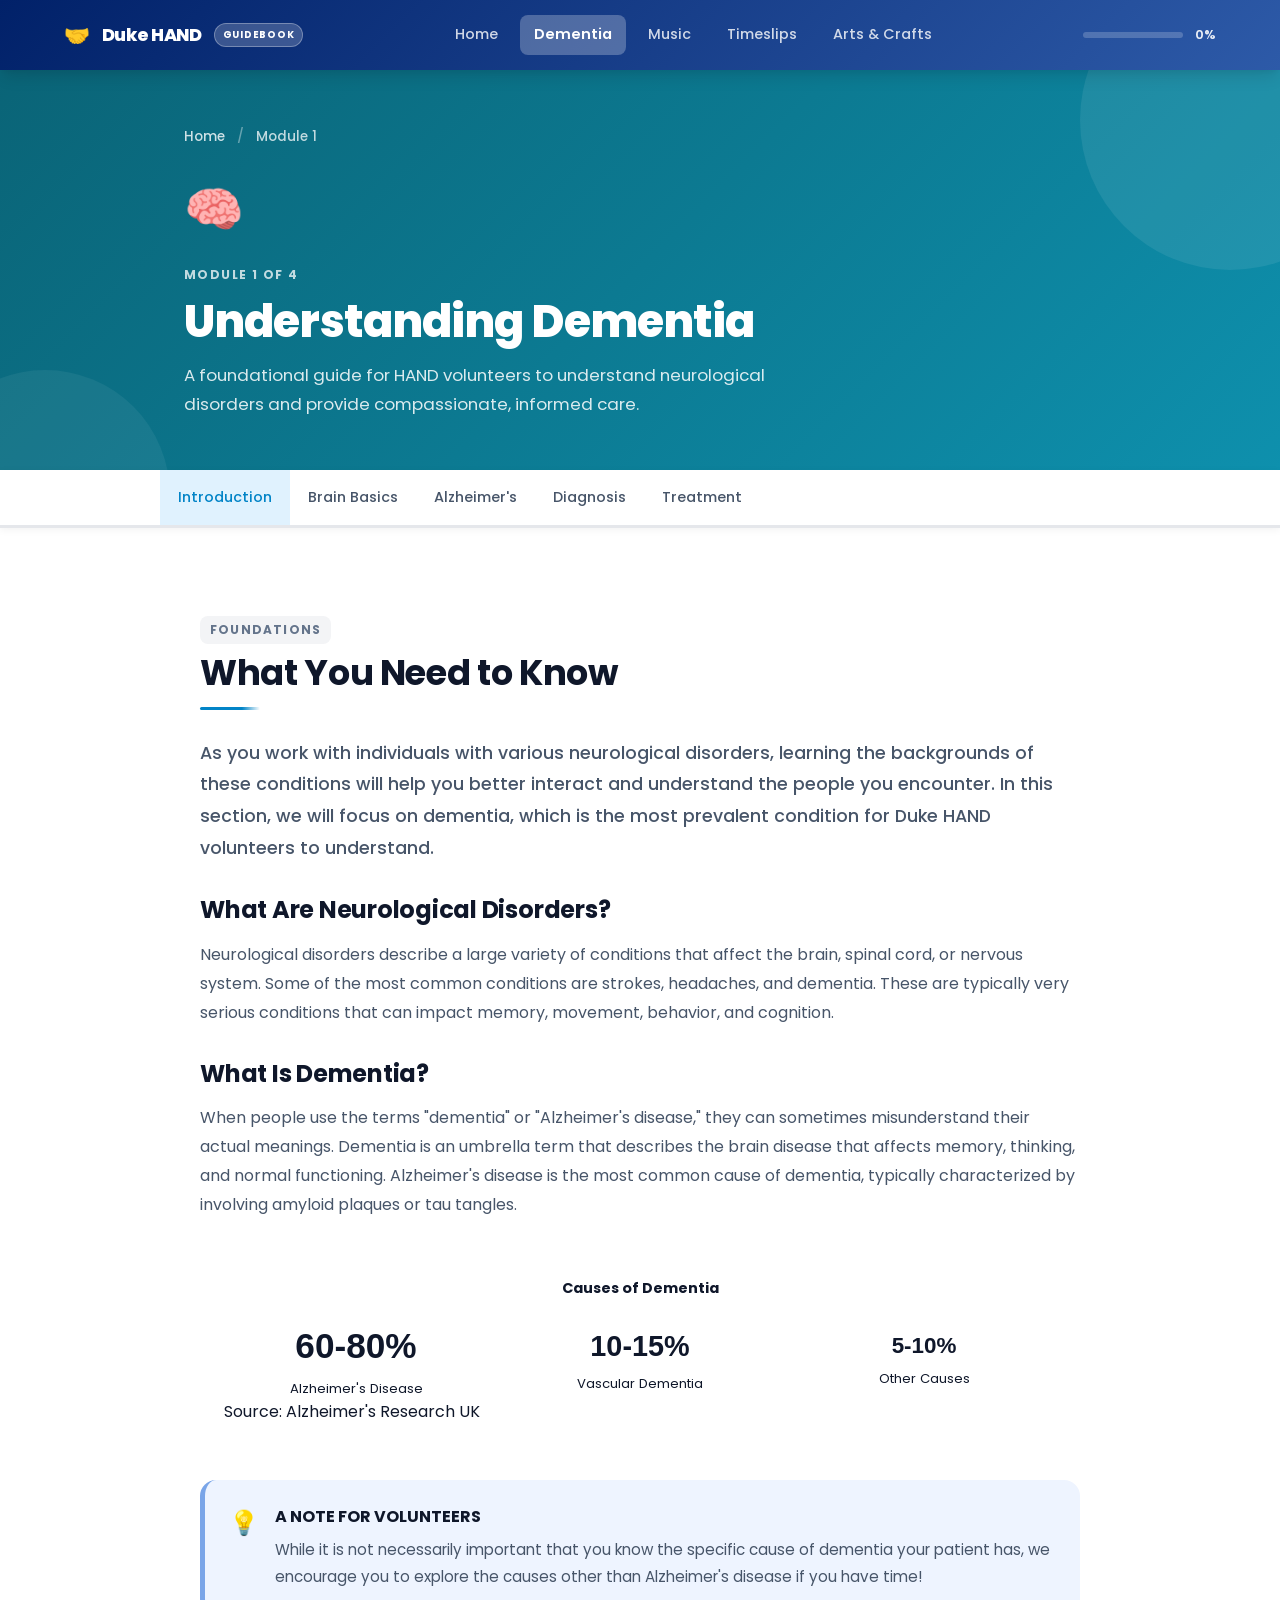
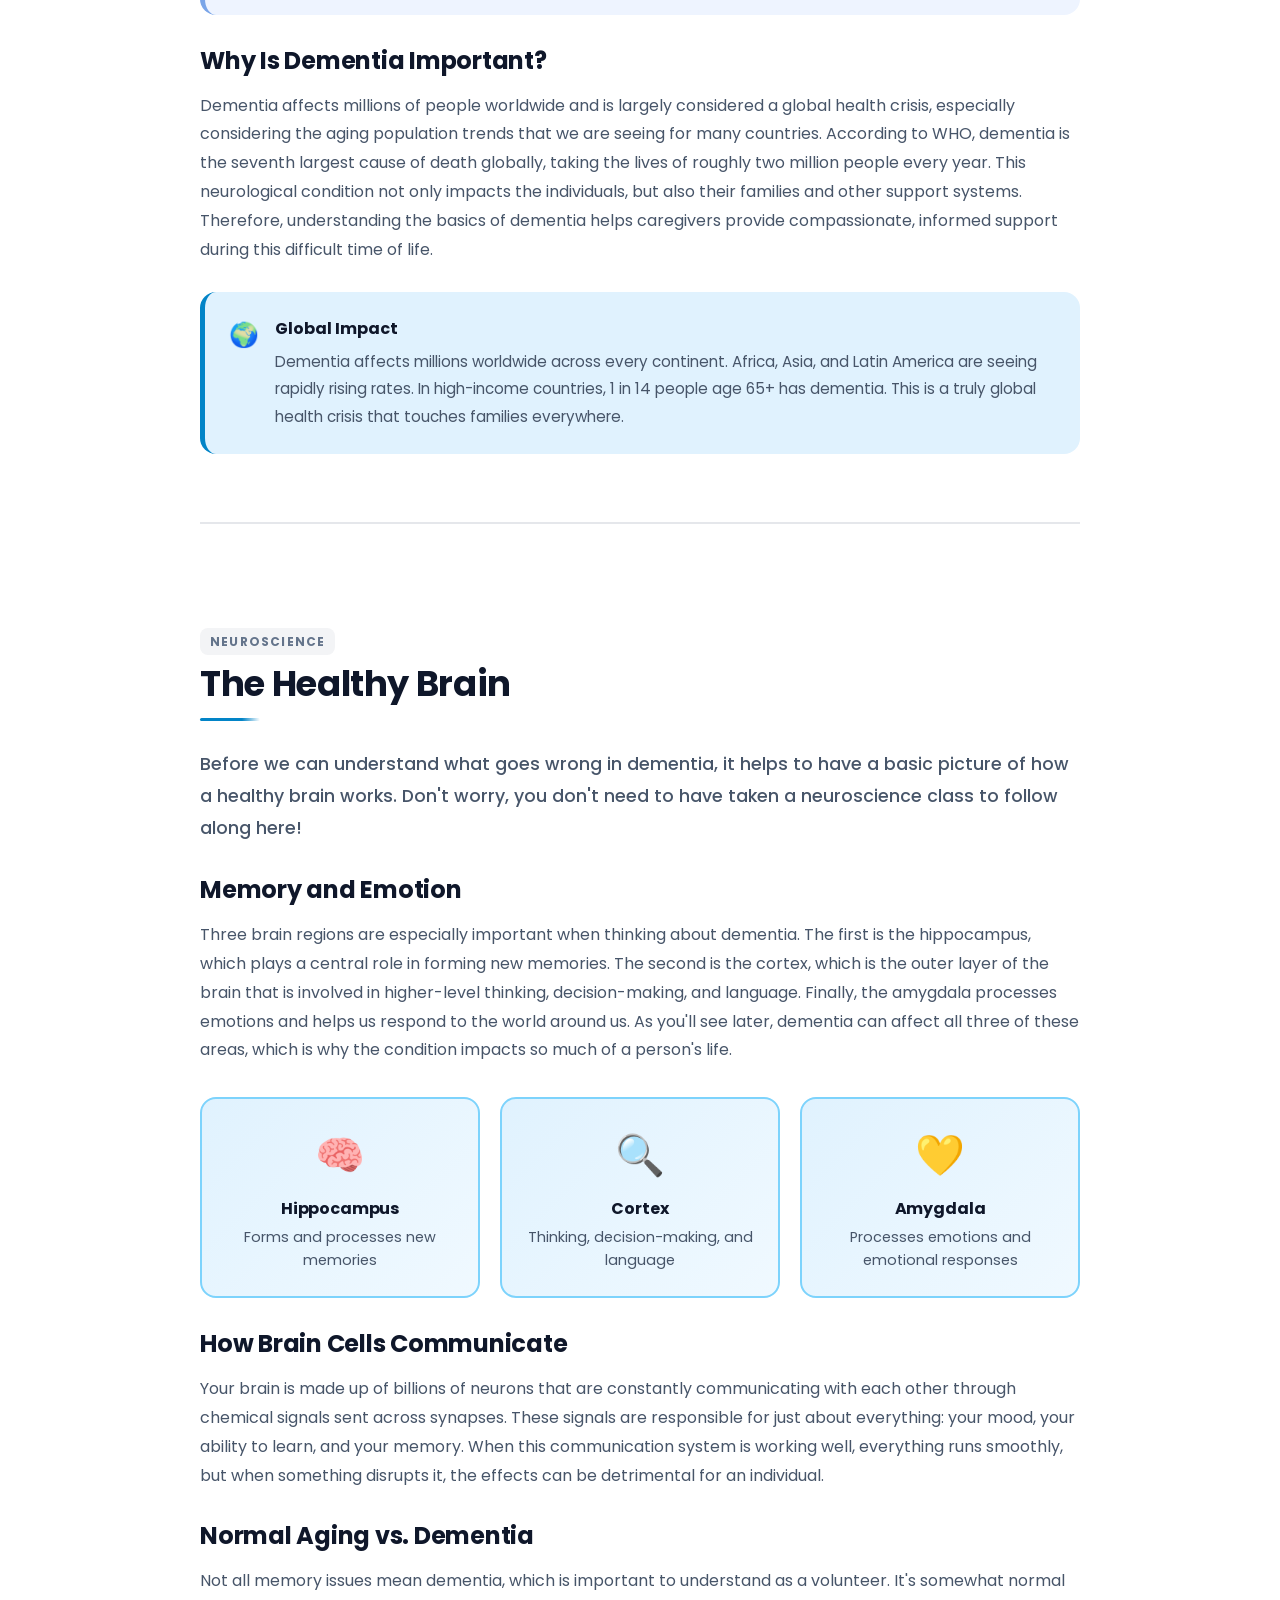
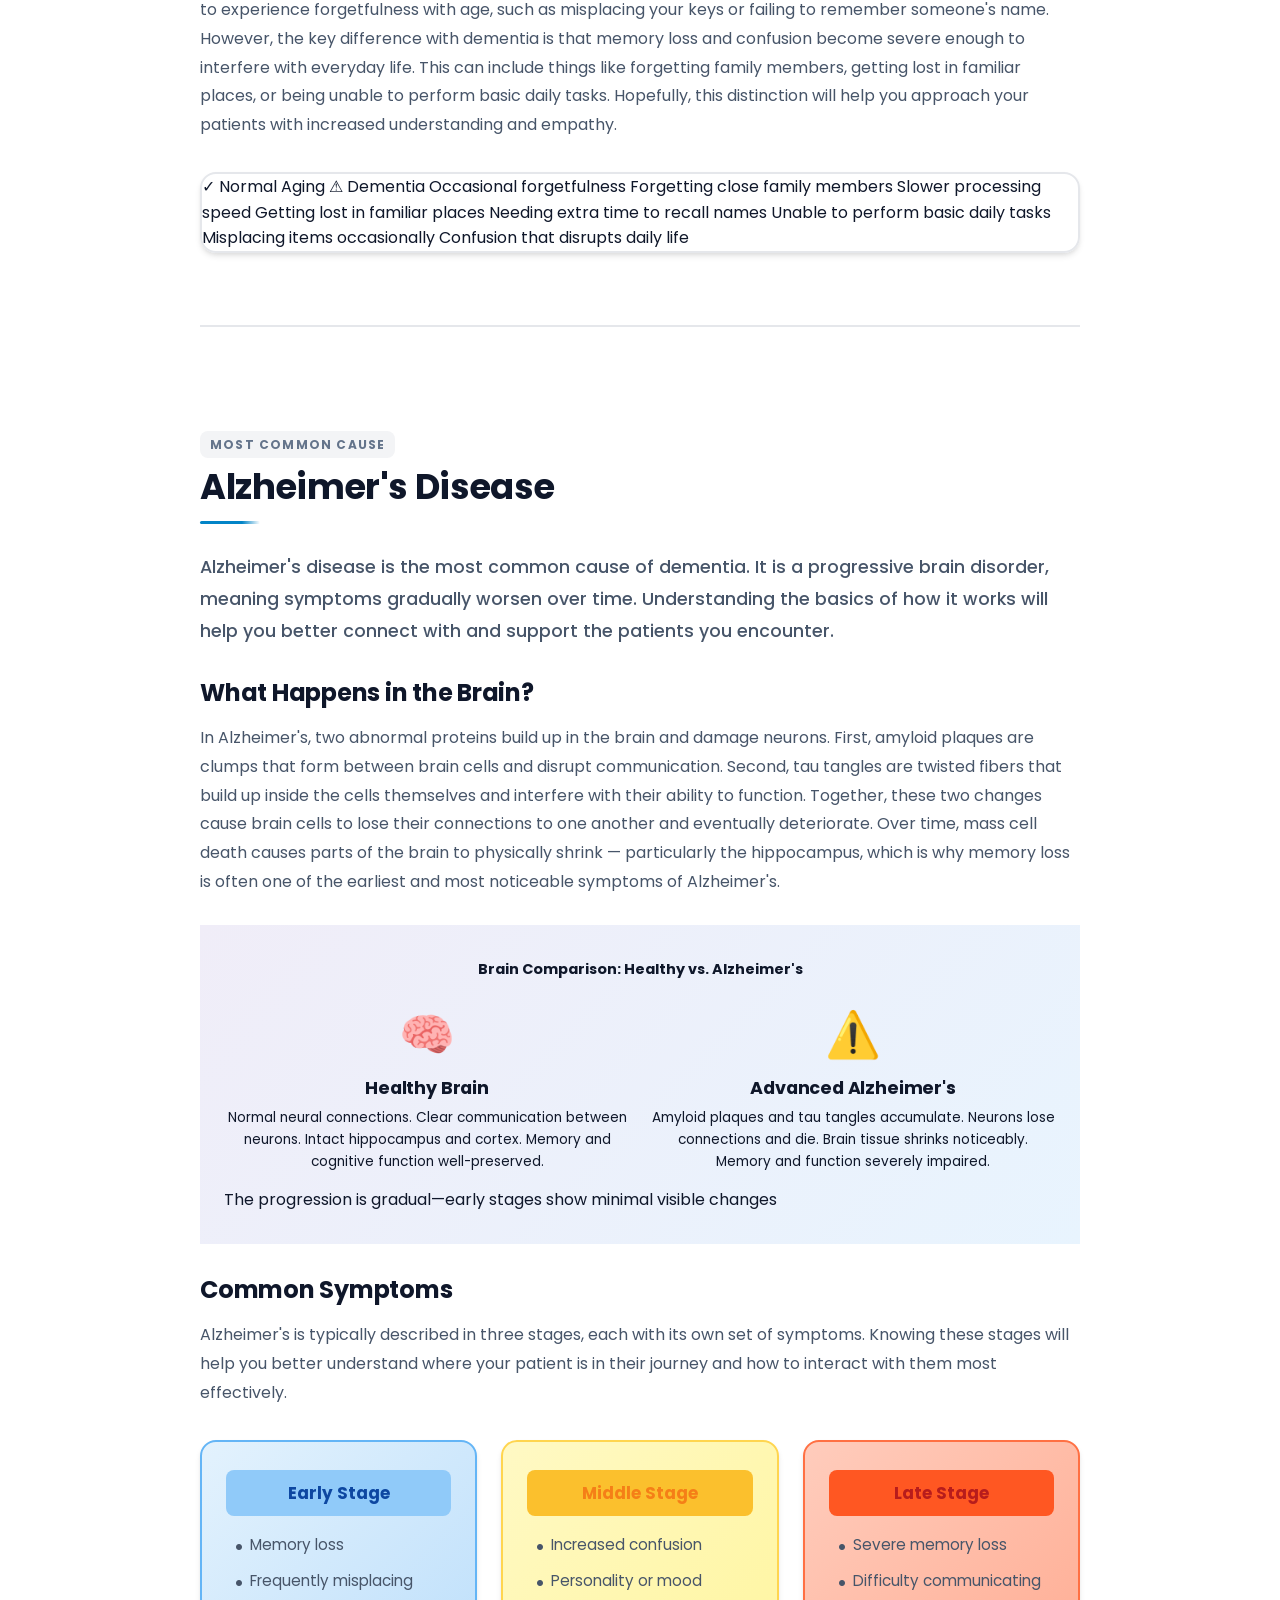
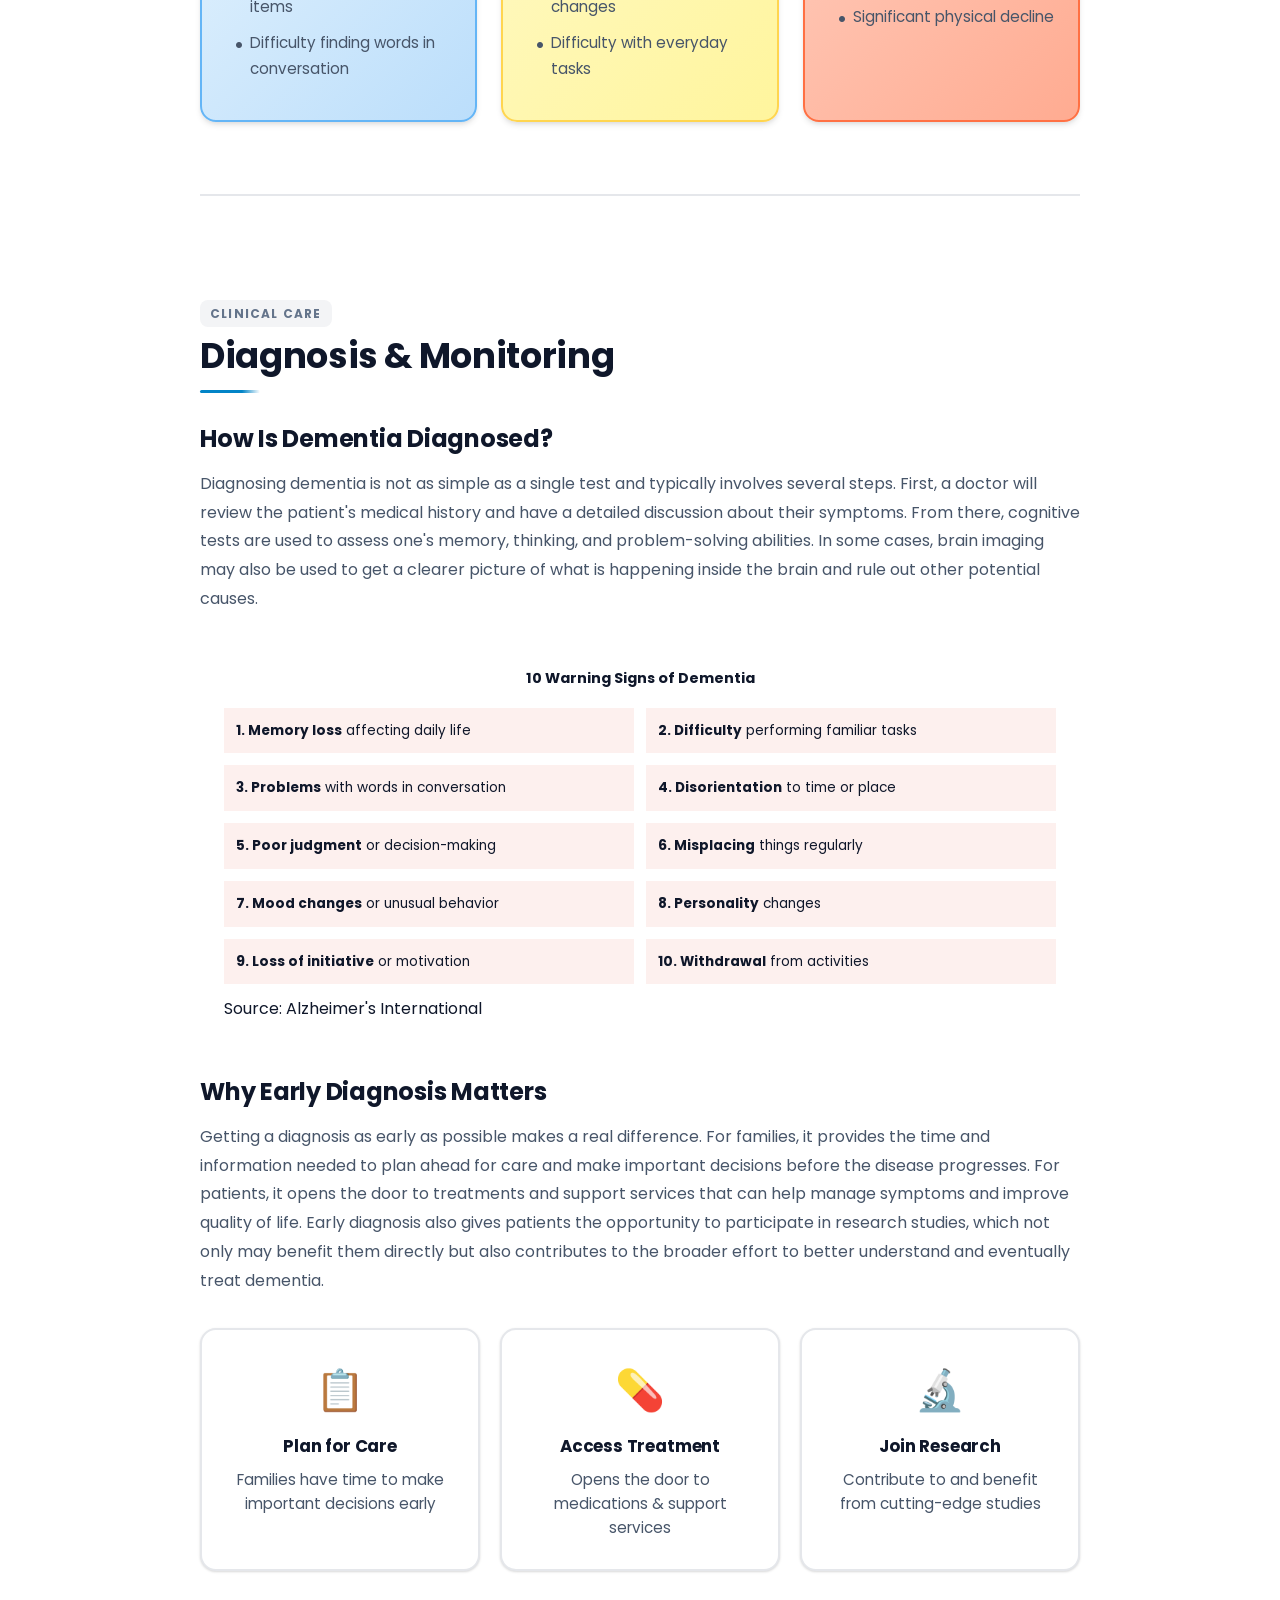
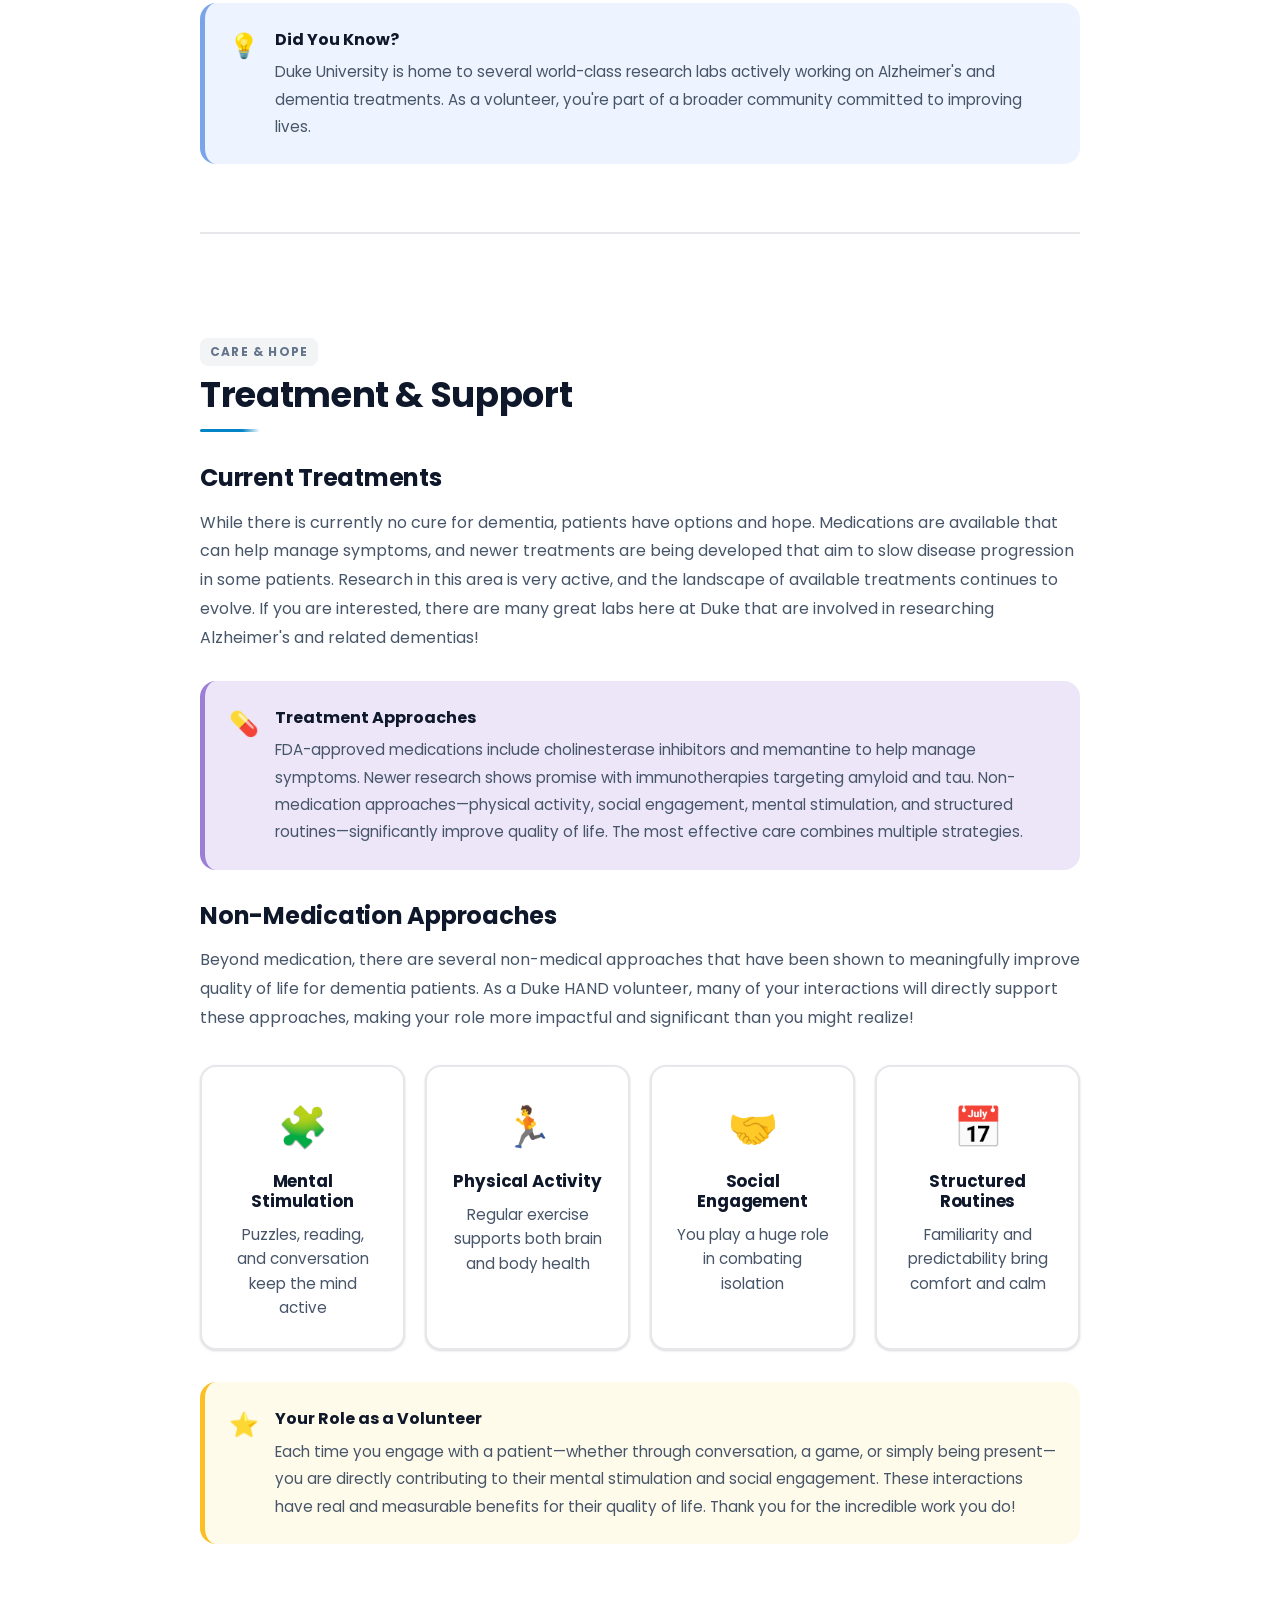
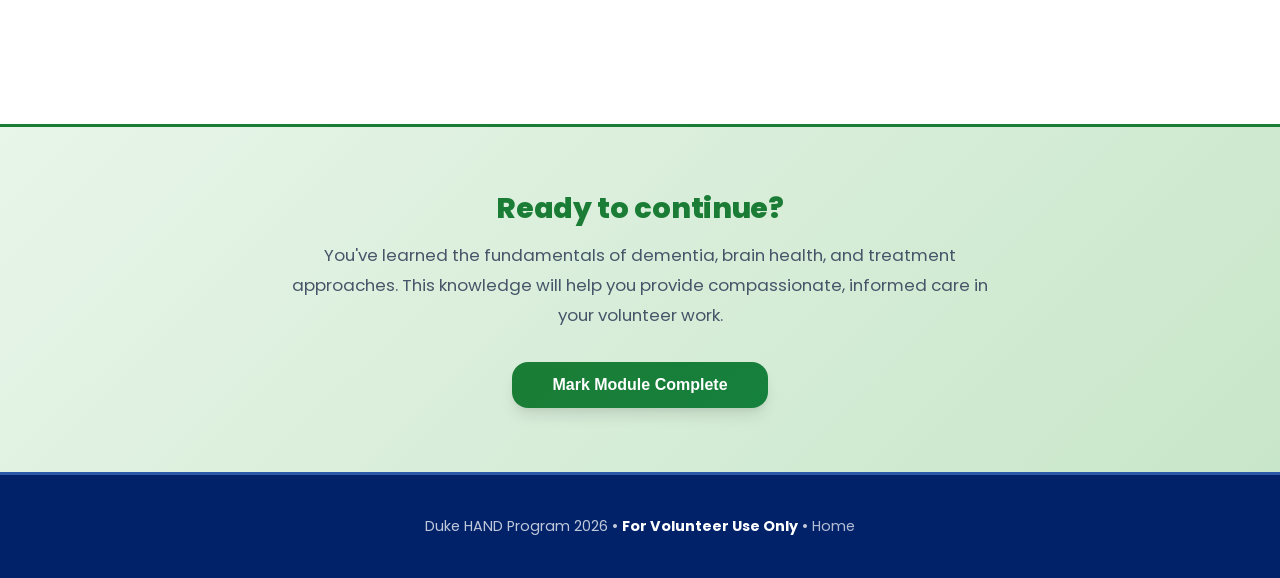
==== commit 3c474030: "redesign again" ====
--- a/module1.html
+++ b/module1.html
@@ -69,9 +69,23 @@
     <h3>What Is Dementia?</h3>
     <p>When people use the terms "dementia" or "Alzheimer's disease," they can sometimes misunderstand their actual meanings. Dementia is an umbrella term that describes the brain disease that affects memory, thinking, and normal functioning. Alzheimer's disease is the most common cause of dementia, typically characterized by involving amyloid plaques or tau tangles.</p>
 
-    <div class="image-feature">
-      <img src="https://images.unsplash.com/photo-1576091160550-2173dba999ef?w=800&h=600&fit=crop" alt="Causes of dementia pie chart" style="border-radius: 12px;">
-      <div class="image-caption">Causes of Dementia - Alzheimer's disease accounts for 60-80% of dementia cases</div>
+    <div style="background: var(--bg-white); padding: 28px 24px; border-radius: var(--r-lg); border: 1px solid var(--border-light); box-shadow: var(--shadow); margin: 28px 0;">
+      <p style="font-size: 0.9rem; font-weight: 700; color: var(--text); margin-bottom: 16px; text-align: center;">Causes of Dementia</p>
+      <div style="display: flex; justify-content: center; gap: 20px; flex-wrap: wrap; align-items: center;">
+        <div style="flex: 1; min-width: 150px; text-align: center;">
+          <div style="font-size: 2.2rem; font-weight: 900; color: var(--m1); margin-bottom: 4px;">60-80%</div>
+          <div style="font-size: 0.82rem; color: var(--text-soft);">Alzheimer's Disease</div>
+        </div>
+        <div style="flex: 1; min-width: 150px; text-align: center;">
+          <div style="font-size: 1.8rem; font-weight: 900; color: var(--m2); margin-bottom: 4px;">10-15%</div>
+          <div style="font-size: 0.82rem; color: var(--text-soft);">Vascular Dementia</div>
+        </div>
+        <div style="flex: 1; min-width: 150px; text-align: center;">
+          <div style="font-size: 1.4rem; font-weight: 900; color: var(--gold); margin-bottom: 4px;">5-10%</div>
+          <div style="font-size: 0.82rem; color: var(--text-soft);">Other Causes</div>
+        </div>
+      </div>
+      <div class="source-cite">Source: Alzheimer's Research UK</div>
     </div>
 
     <div class="callout note">
@@ -85,9 +99,12 @@
     <h3>Why Is Dementia Important?</h3>
     <p>Dementia affects millions of people worldwide and is largely considered a global health crisis, especially considering the aging population trends that we are seeing for many countries. According to WHO, dementia is the seventh largest cause of death globally, taking the lives of roughly two million people every year. This neurological condition not only impacts the individuals, but also their families and other support systems. Therefore, understanding the basics of dementia helps caregivers provide compassionate, informed support during this difficult time of life.</p>
 
-    <div class="image-feature">
-      <img src="https://images.unsplash.com/photo-1576091160681-112b5879e313?w=800&h=600&fit=crop" alt="Global dementia prevalence map" style="border-radius: 12px;">
-      <div class="image-caption">Dementia Prevalence Across the Globe - A Growing Global Health Crisis</div>
+    <div class="callout warm">
+      <div class="callout-icon">🌍</div>
+      <div class="callout-body">
+        <strong>Global Impact</strong>
+        <p>Dementia affects millions worldwide across every continent. Africa, Asia, and Latin America are seeing rapidly rising rates. In high-income countries, 1 in 14 people age 65+ has dementia. This is a truly global health crisis that touches families everywhere.</p>
+      </div>
     </div>
   </section>
 
@@ -155,9 +172,21 @@
     <h3>What Happens in the Brain?</h3>
     <p>In Alzheimer's, two abnormal proteins build up in the brain and damage neurons. First, amyloid plaques are clumps that form between brain cells and disrupt communication. Second, tau tangles are twisted fibers that build up inside the cells themselves and interfere with their ability to function. Together, these two changes cause brain cells to lose their connections to one another and eventually deteriorate. Over time, mass cell death causes parts of the brain to physically shrink — particularly the hippocampus, which is why memory loss is often one of the earliest and most noticeable symptoms of Alzheimer's.</p>
 
-    <div class="image-feature">
-      <img src="https://images.unsplash.com/photo-1559027615-cd4628902d4a?w=800&h=600&fit=crop" alt="Healthy brain vs Alzheimer's brain comparison" style="border-radius: 12px;">
-      <div class="image-caption">Brain Deterioration in Alzheimer's - Visible Physical Changes Over Time</div>
+    <div style="background: linear-gradient(135deg, #F0EDF8 0%, #E8F4FE 100%); padding: 32px 24px; border-radius: var(--r-lg); border: 2px solid var(--purple); margin: 28px 0;">
+      <p style="font-size: 0.9rem; font-weight: 700; color: var(--text); margin-bottom: 16px; text-align: center;">Brain Comparison: Healthy vs. Alzheimer's</p>
+      <div style="display: grid; grid-template-columns: 1fr 1fr; gap: 20px;">
+        <div style="text-align: center;">
+          <div style="font-size: 2.8rem; margin-bottom: 8px;">🧠</div>
+          <h4 style="color: var(--green); margin-bottom: 8px;">Healthy Brain</h4>
+          <p style="font-size: 0.85rem; color: var(--text-mid); line-height: 1.6;">Normal neural connections. Clear communication between neurons. Intact hippocampus and cortex. Memory and cognitive function well-preserved.</p>
+        </div>
+        <div style="text-align: center;">
+          <div style="font-size: 2.8rem; margin-bottom: 8px;">⚠️</div>
+          <h4 style="color: var(--rose); margin-bottom: 8px;">Advanced Alzheimer's</h4>
+          <p style="font-size: 0.85rem; color: var(--text-mid); line-height: 1.6;">Amyloid plaques and tau tangles accumulate. Neurons lose connections and die. Brain tissue shrinks noticeably. Memory and function severely impaired.</p>
+        </div>
+      </div>
+      <div class="source-cite">The progression is gradual—early stages show minimal visible changes</div>
     </div>
 
     <h3>Common Symptoms</h3>
@@ -204,9 +233,21 @@
     <h3>How Is Dementia Diagnosed?</h3>
     <p>Diagnosing dementia is not as simple as a single test and typically involves several steps. First, a doctor will review the patient's medical history and have a detailed discussion about their symptoms. From there, cognitive tests are used to assess one's memory, thinking, and problem-solving abilities. In some cases, brain imaging may also be used to get a clearer picture of what is happening inside the brain and rule out other potential causes.</p>
 
-    <div class="image-feature">
-      <img src="https://images.unsplash.com/photo-1576091160568-112b5879e313?w=800&h=600&fit=crop" alt="Warning signs of dementia infographic" style="border-radius: 12px;">
-      <div class="image-caption">10 Warning Signs of Dementia - Early Recognition is Critical</div>
+    <div style="background: var(--bg-white); padding: 24px; border-radius: var(--r-lg); border: 1px solid var(--border-light); box-shadow: var(--shadow); margin: 28px 0;">
+      <p style="font-size: 0.9rem; font-weight: 700; color: var(--text); margin-bottom: 16px; text-align: center;">10 Warning Signs of Dementia</p>
+      <div style="display: grid; grid-template-columns: 1fr 1fr; gap: 12px;">
+        <div style="padding: 12px; background: #FDF0EE; border-radius: var(--r); font-size: 0.85rem; color: var(--text-mid);"><strong>1. Memory loss</strong> affecting daily life</div>
+        <div style="padding: 12px; background: #FDF0EE; border-radius: var(--r); font-size: 0.85rem; color: var(--text-mid);"><strong>2. Difficulty</strong> performing familiar tasks</div>
+        <div style="padding: 12px; background: #FDF0EE; border-radius: var(--r); font-size: 0.85rem; color: var(--text-mid);"><strong>3. Problems</strong> with words in conversation</div>
+        <div style="padding: 12px; background: #FDF0EE; border-radius: var(--r); font-size: 0.85rem; color: var(--text-mid);"><strong>4. Disorientation</strong> to time or place</div>
+        <div style="padding: 12px; background: #FDF0EE; border-radius: var(--r); font-size: 0.85rem; color: var(--text-mid);"><strong>5. Poor judgment</strong> or decision-making</div>
+        <div style="padding: 12px; background: #FDF0EE; border-radius: var(--r); font-size: 0.85rem; color: var(--text-mid);"><strong>6. Misplacing</strong> things regularly</div>
+        <div style="padding: 12px; background: #FDF0EE; border-radius: var(--r); font-size: 0.85rem; color: var(--text-mid);"><strong>7. Mood changes</strong> or unusual behavior</div>
+        <div style="padding: 12px; background: #FDF0EE; border-radius: var(--r); font-size: 0.85rem; color: var(--text-mid);"><strong>8. Personality</strong> changes</div>
+        <div style="padding: 12px; background: #FDF0EE; border-radius: var(--r); font-size: 0.85rem; color: var(--text-mid);"><strong>9. Loss of initiative</strong> or motivation</div>
+        <div style="padding: 12px; background: #FDF0EE; border-radius: var(--r); font-size: 0.85rem; color: var(--text-mid);"><strong>10. Withdrawal</strong> from activities</div>
+      </div>
+      <div class="source-cite" style="margin-top: 12px;">Source: Alzheimer's International</div>
     </div>
 
     <h3>Why Early Diagnosis Matters</h3>
@@ -246,9 +287,12 @@
     <h3>Current Treatments</h3>
     <p>While there is currently no cure for dementia, patients have options and hope. Medications are available that can help manage symptoms, and newer treatments are being developed that aim to slow disease progression in some patients. Research in this area is very active, and the landscape of available treatments continues to evolve. If you are interested, there are many great labs here at Duke that are involved in researching Alzheimer's and related dementias!</p>
 
-    <div class="image-feature">
-      <img src="https://images.unsplash.com/photo-1576091160399-112b5879e313?w=800&h=600&fit=crop" alt="Treatment approaches for Alzheimer's disease" style="border-radius: 12px;">
-      <div class="image-caption">Multiple Approaches to Treatment - Medications, Therapies, and Lifestyle Interventions</div>
+    <div class="callout brain">
+      <div class="callout-icon">💊</div>
+      <div class="callout-body">
+        <strong>Treatment Approaches</strong>
+        <p>FDA-approved medications include cholinesterase inhibitors and memantine to help manage symptoms. Newer research shows promise with immunotherapies targeting amyloid and tau. Non-medication approaches—physical activity, social engagement, mental stimulation, and structured routines—significantly improve quality of life. The most effective care combines multiple strategies.</p>
+      </div>
     </div>
 
     <h3>Non-Medication Approaches</h3>
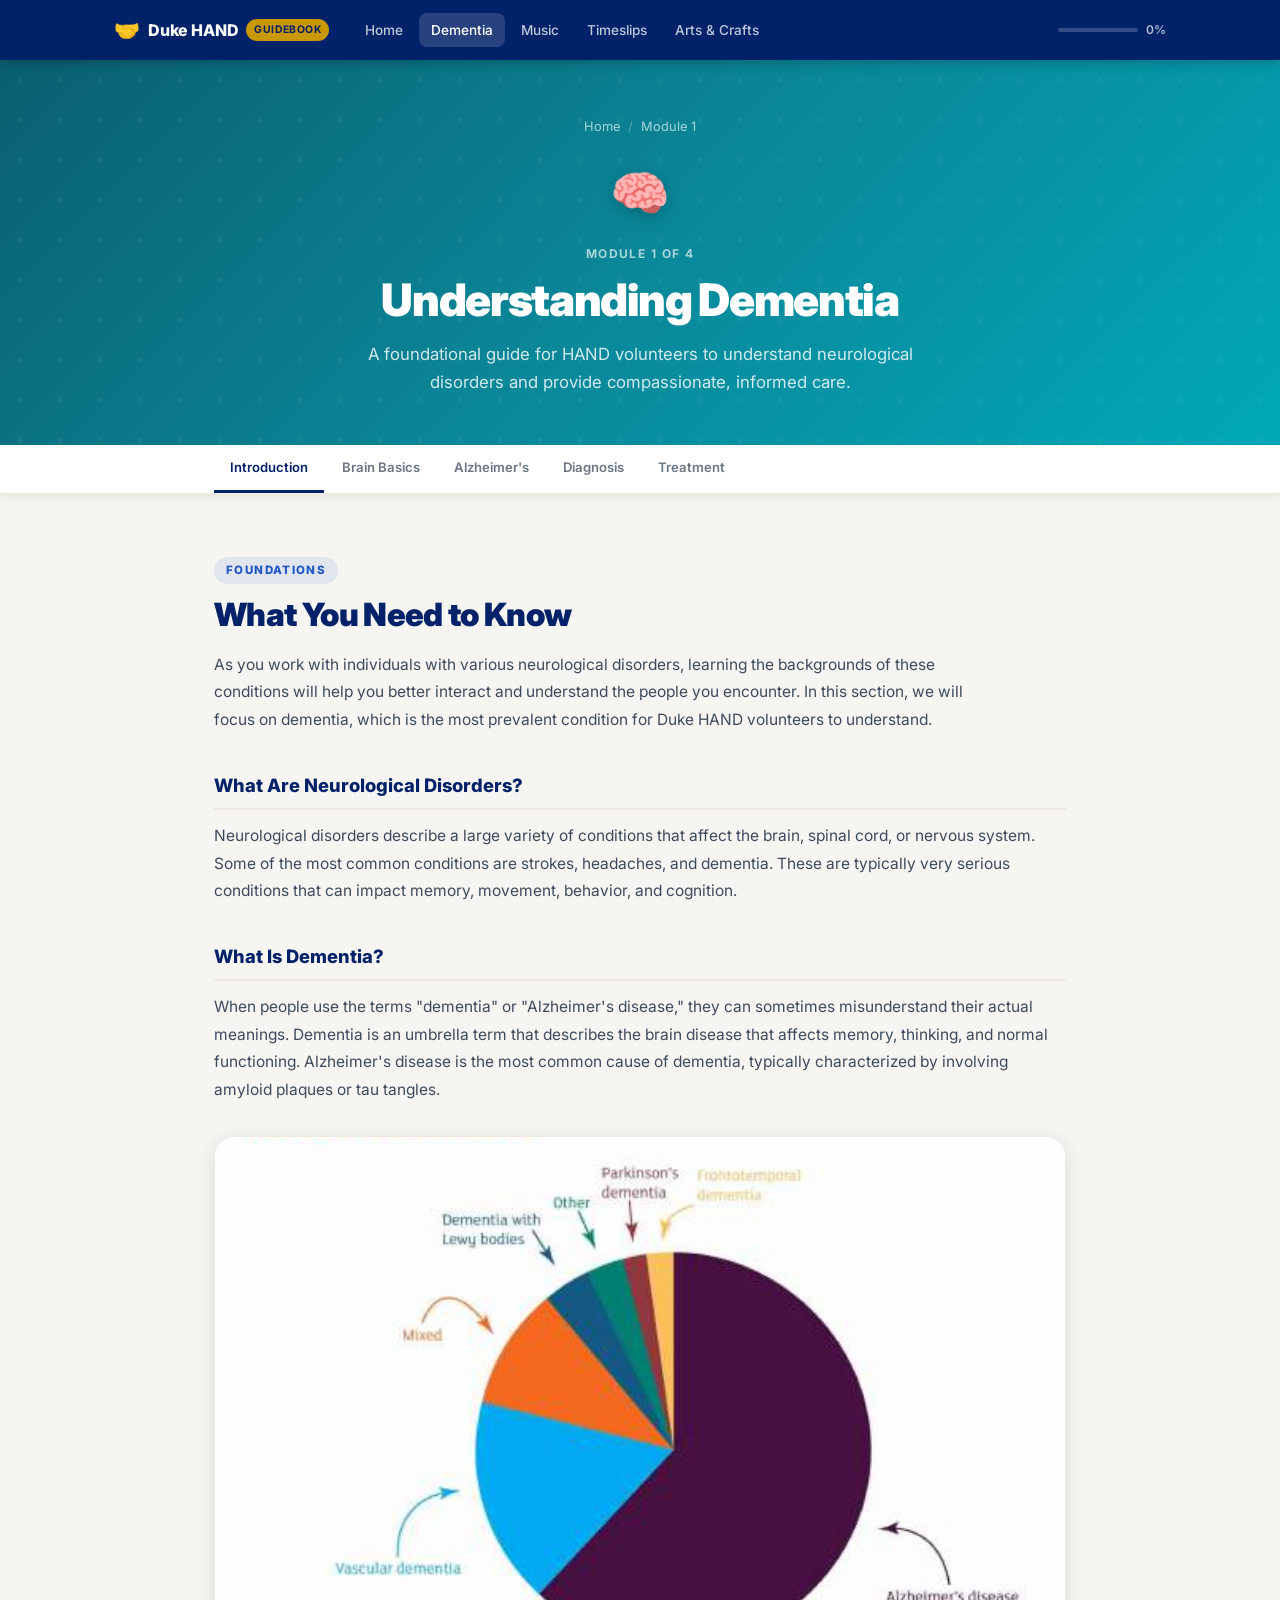
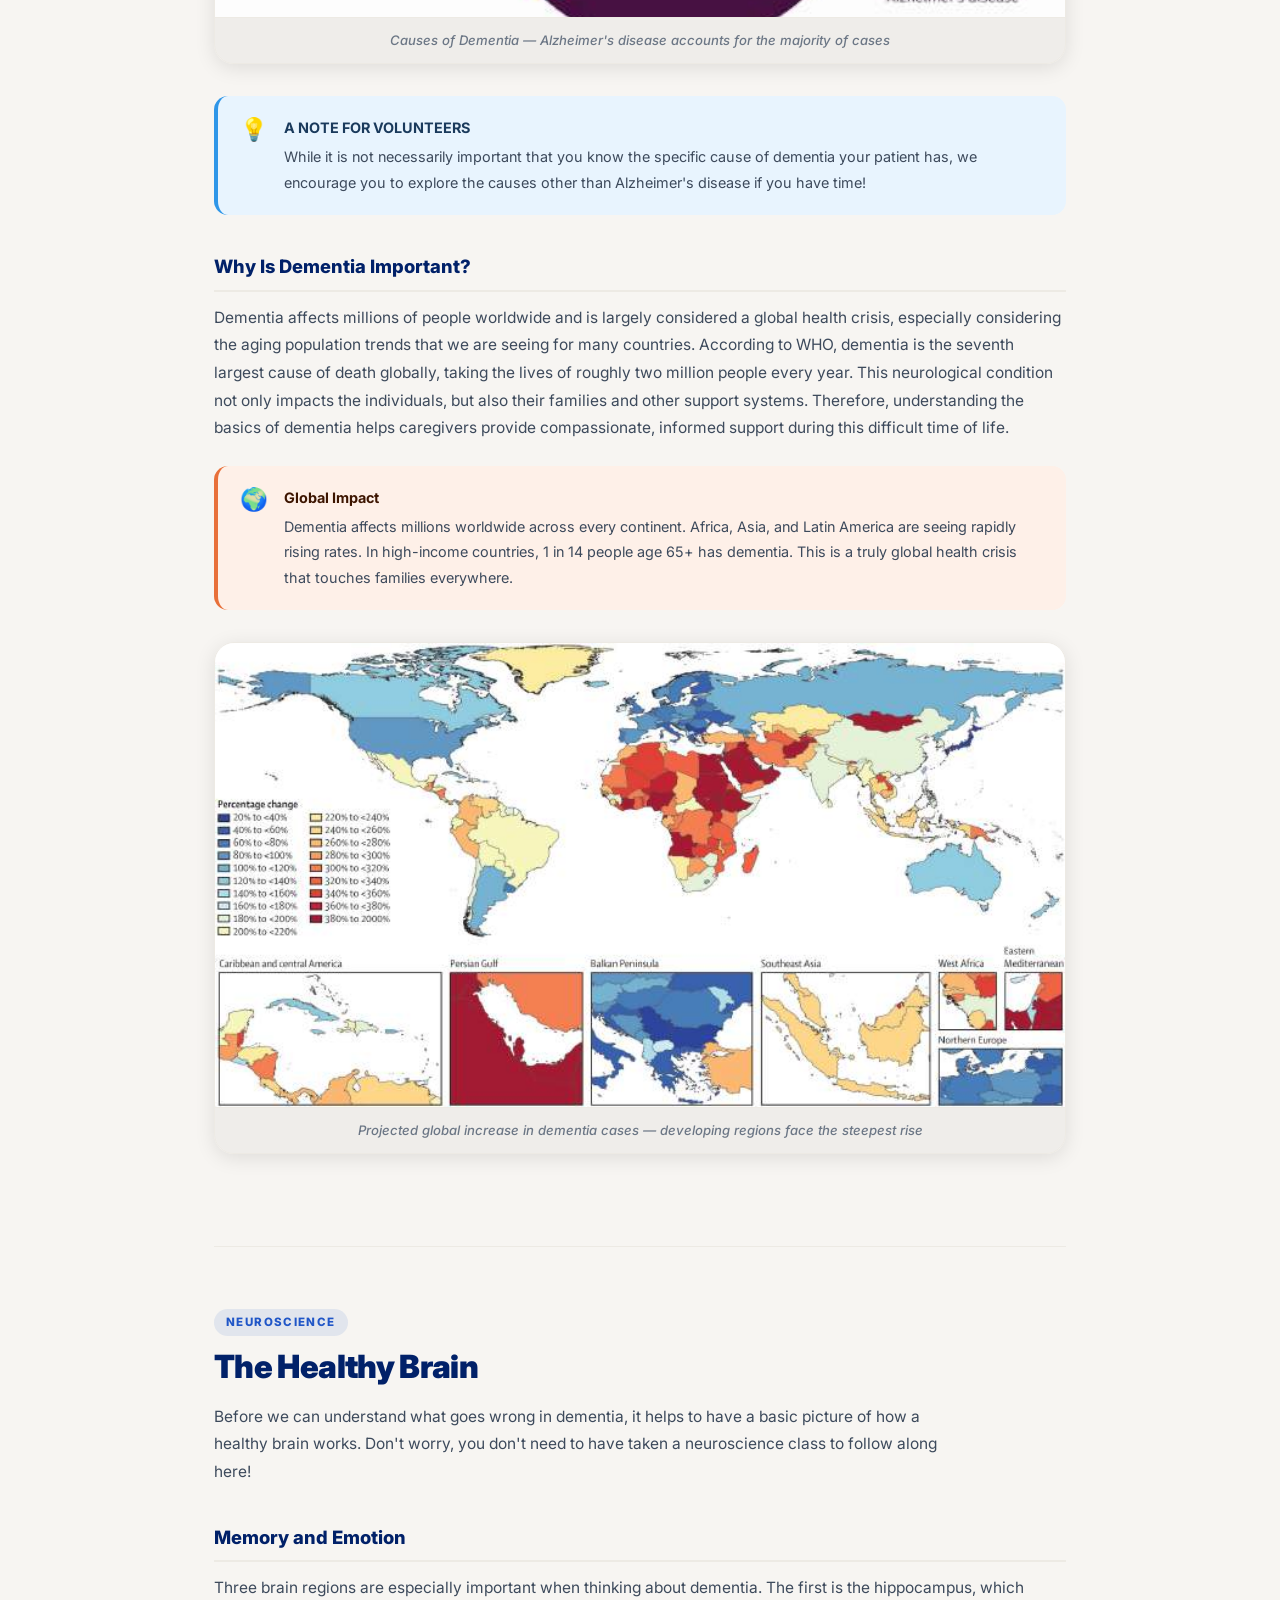
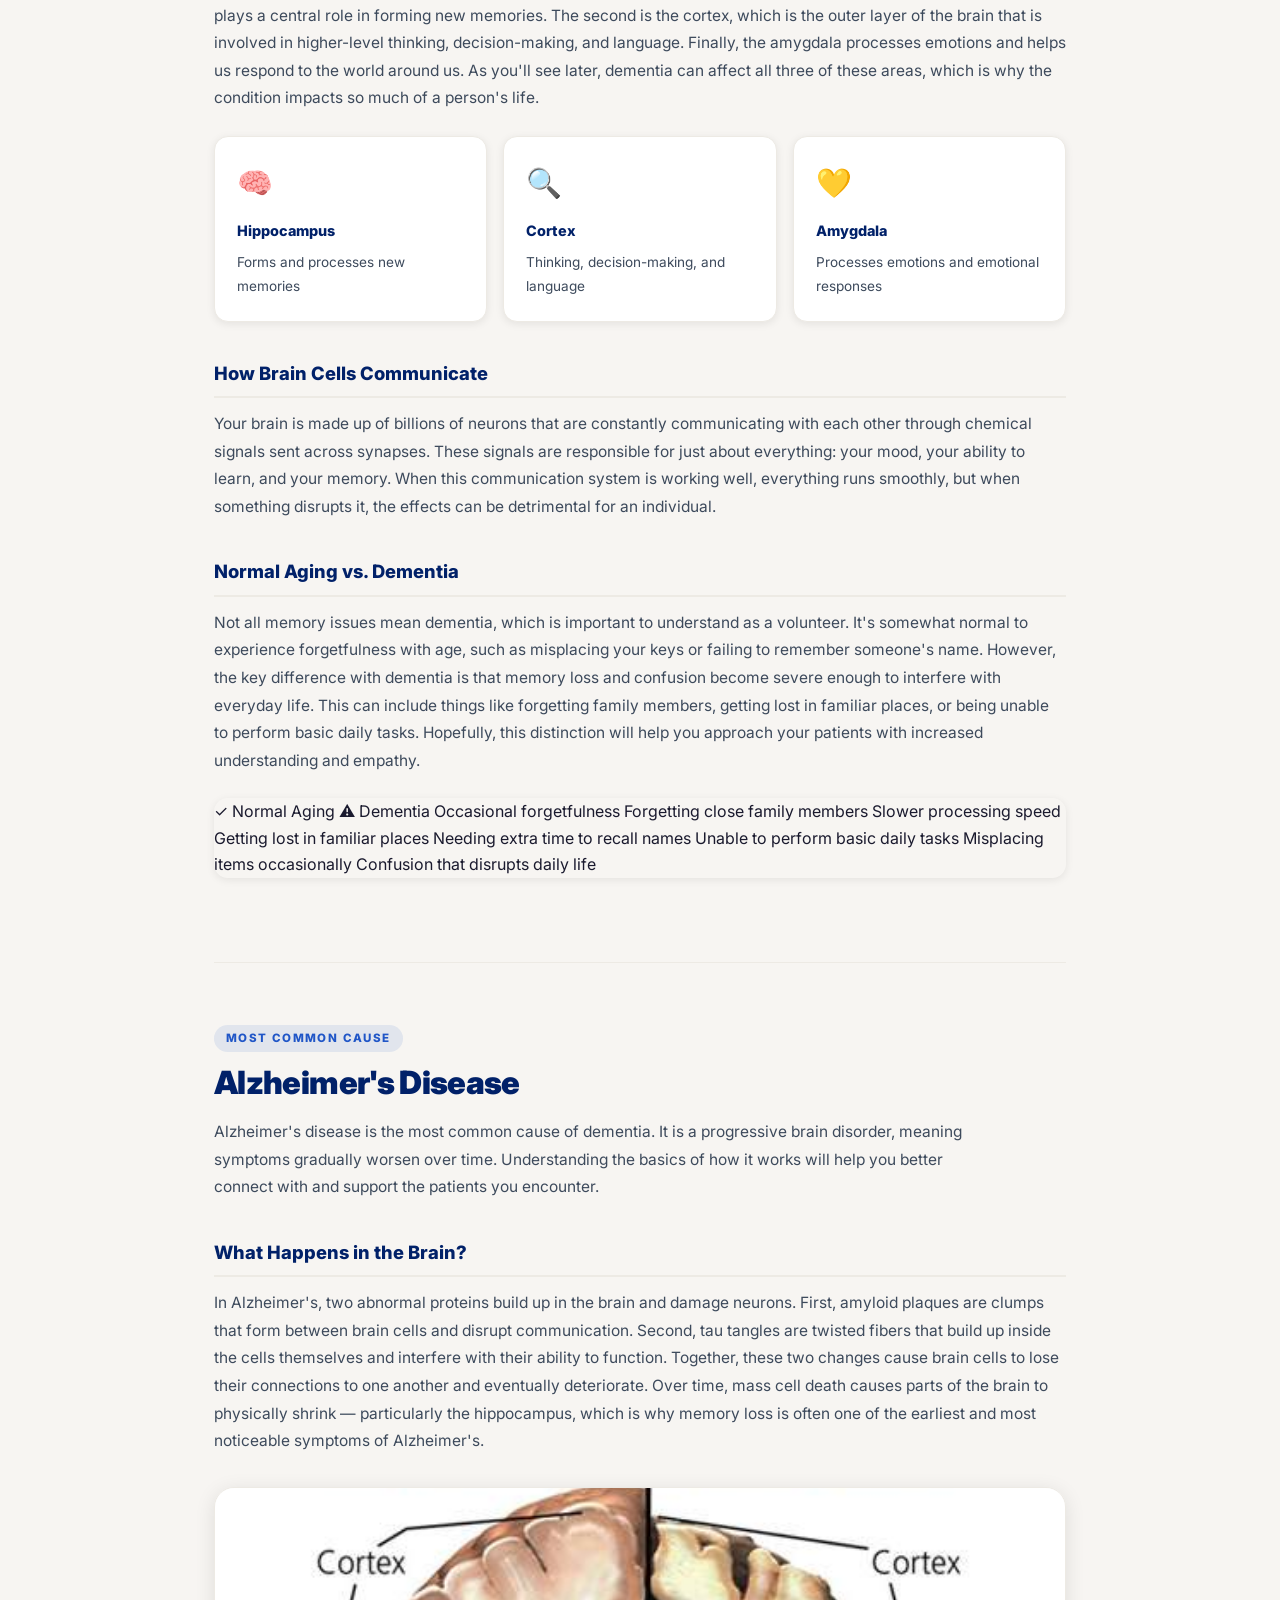
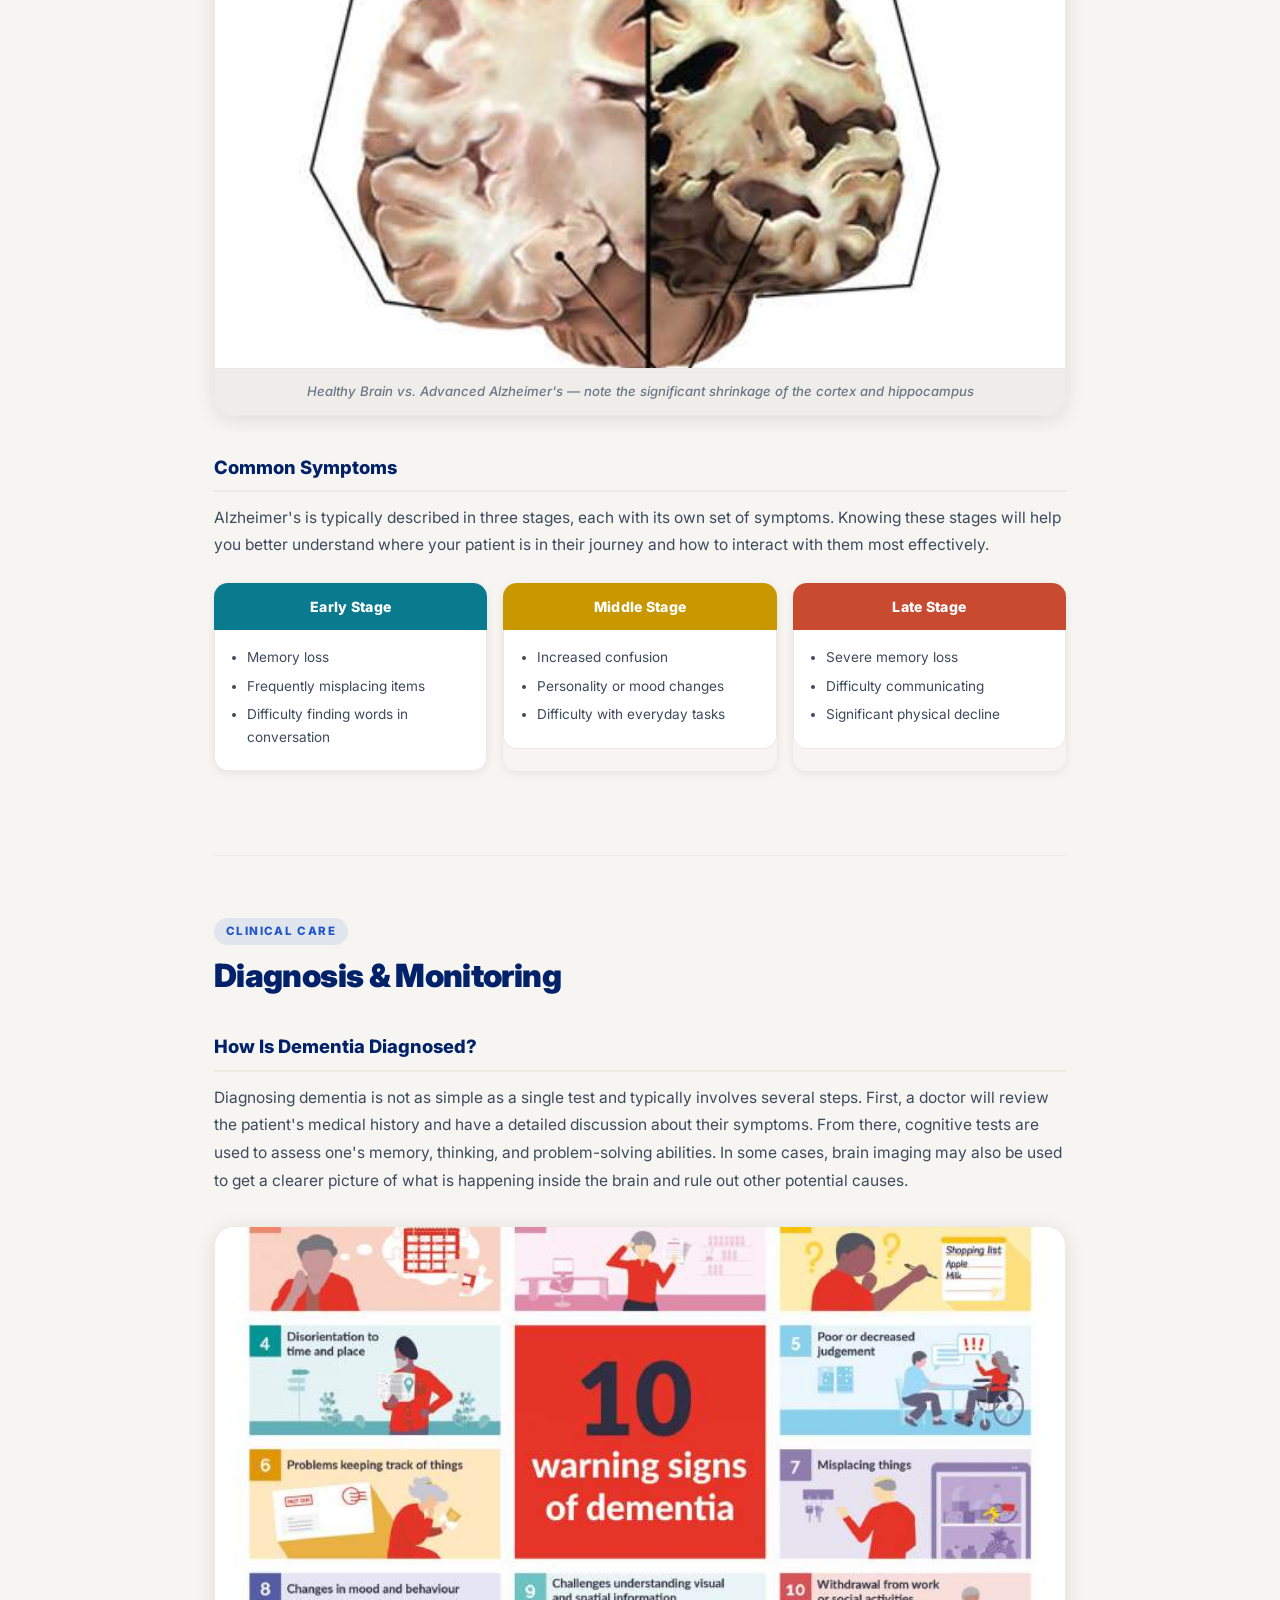
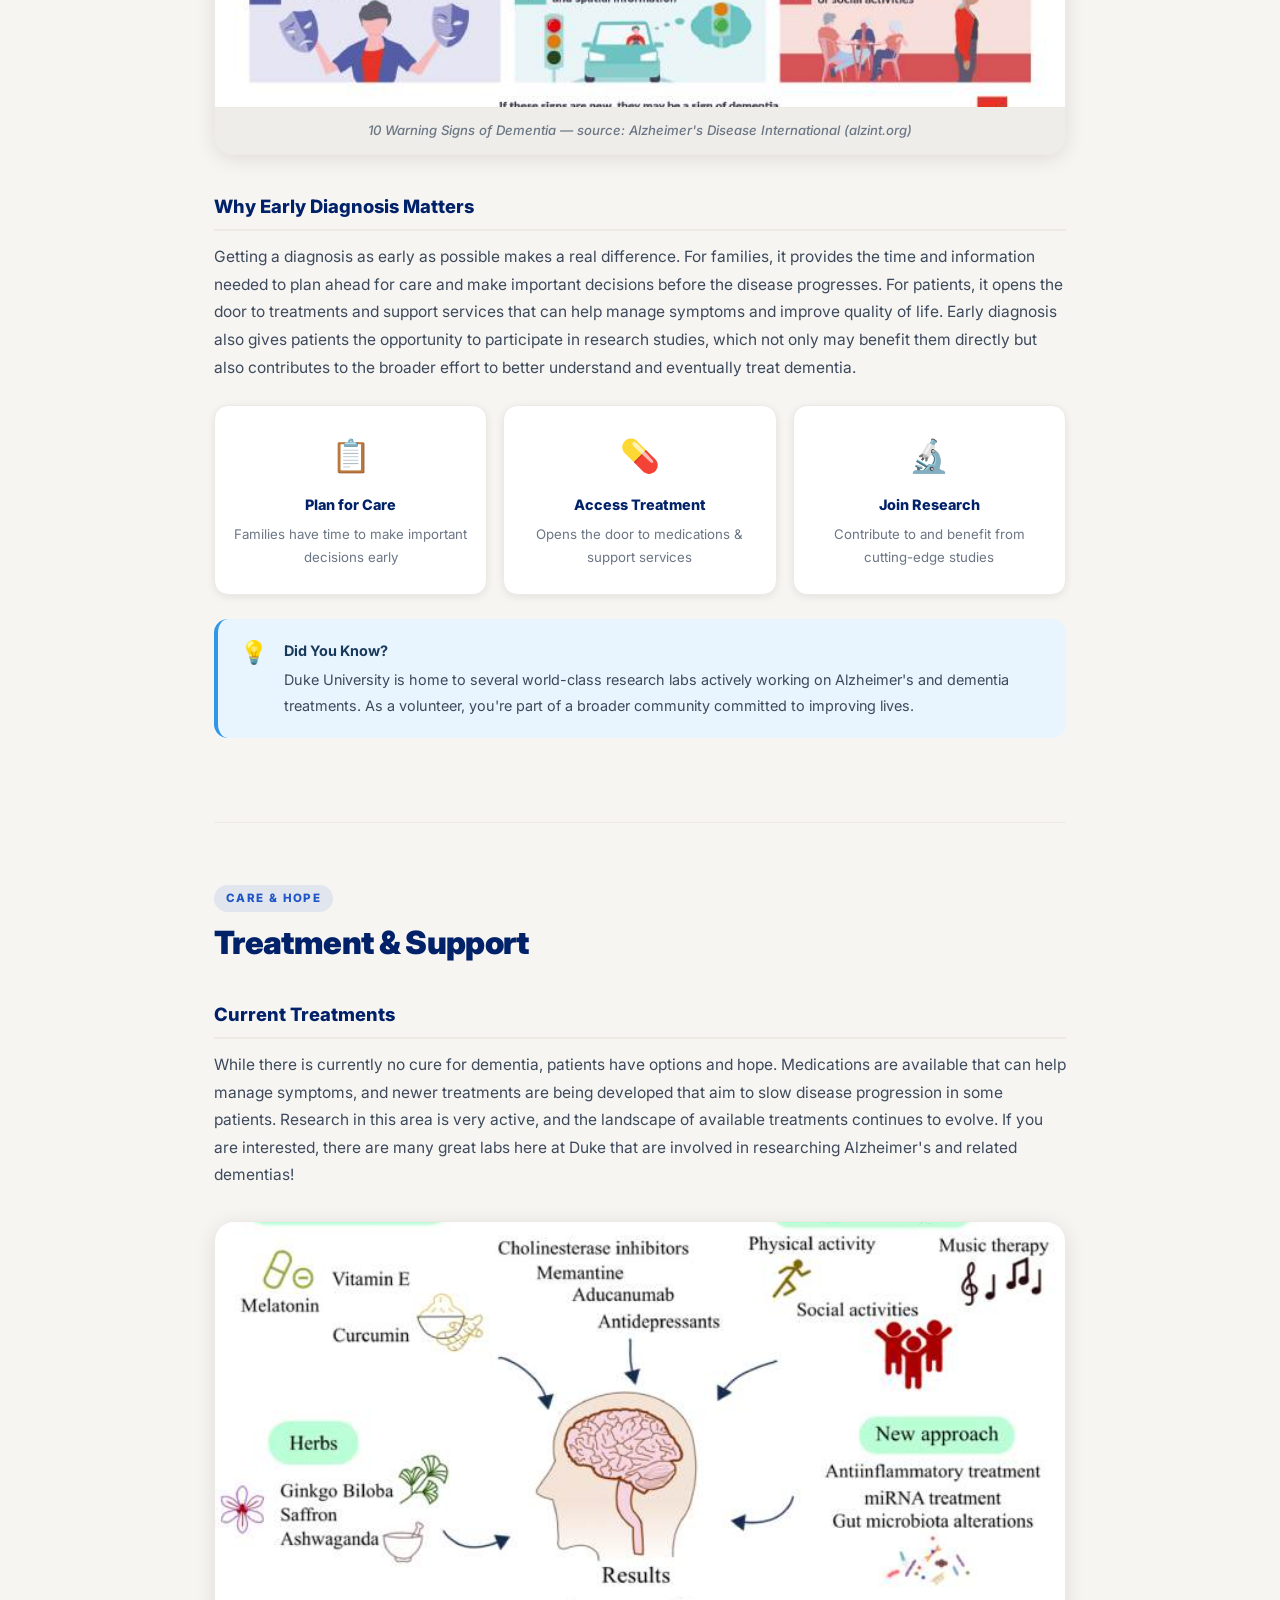
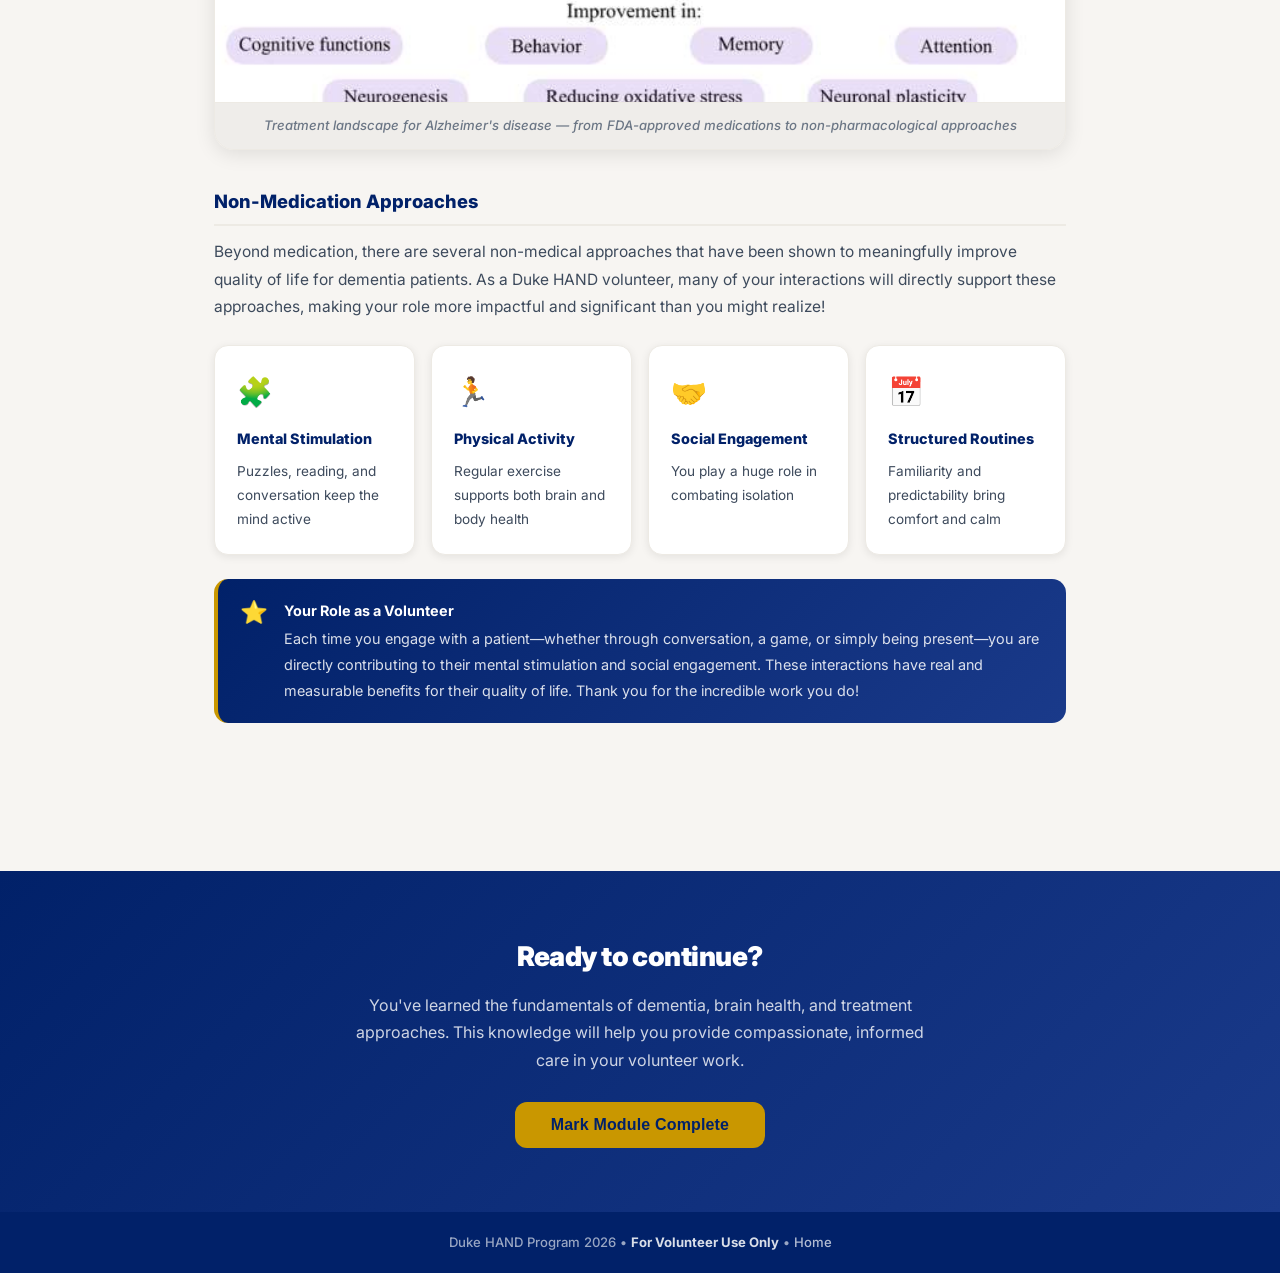
==== commit 779a0fa8: "better images" ====
--- a/module1.html
+++ b/module1.html
@@ -69,23 +69,9 @@
     <h3>What Is Dementia?</h3>
     <p>When people use the terms "dementia" or "Alzheimer's disease," they can sometimes misunderstand their actual meanings. Dementia is an umbrella term that describes the brain disease that affects memory, thinking, and normal functioning. Alzheimer's disease is the most common cause of dementia, typically characterized by involving amyloid plaques or tau tangles.</p>
 
-    <div style="background: var(--bg-white); padding: 28px 24px; border-radius: var(--r-lg); border: 1px solid var(--border-light); box-shadow: var(--shadow); margin: 28px 0;">
-      <p style="font-size: 0.9rem; font-weight: 700; color: var(--text); margin-bottom: 16px; text-align: center;">Causes of Dementia</p>
-      <div style="display: flex; justify-content: center; gap: 20px; flex-wrap: wrap; align-items: center;">
-        <div style="flex: 1; min-width: 150px; text-align: center;">
-          <div style="font-size: 2.2rem; font-weight: 900; color: var(--m1); margin-bottom: 4px;">60-80%</div>
-          <div style="font-size: 0.82rem; color: var(--text-soft);">Alzheimer's Disease</div>
-        </div>
-        <div style="flex: 1; min-width: 150px; text-align: center;">
-          <div style="font-size: 1.8rem; font-weight: 900; color: var(--m2); margin-bottom: 4px;">10-15%</div>
-          <div style="font-size: 0.82rem; color: var(--text-soft);">Vascular Dementia</div>
-        </div>
-        <div style="flex: 1; min-width: 150px; text-align: center;">
-          <div style="font-size: 1.4rem; font-weight: 900; color: var(--gold); margin-bottom: 4px;">5-10%</div>
-          <div style="font-size: 0.82rem; color: var(--text-soft);">Other Causes</div>
-        </div>
-      </div>
-      <div class="source-cite">Source: Alzheimer's Research UK</div>
+    <div class="image-feature">
+      <img src="images/dementia/img-000.jpg" alt="Pie chart showing causes of dementia - Alzheimer's disease is the largest portion">
+      <div class="image-caption">Causes of Dementia — Alzheimer's disease accounts for the majority of cases</div>
     </div>
 
     <div class="callout note">
@@ -106,6 +92,11 @@
         <p>Dementia affects millions worldwide across every continent. Africa, Asia, and Latin America are seeing rapidly rising rates. In high-income countries, 1 in 14 people age 65+ has dementia. This is a truly global health crisis that touches families everywhere.</p>
       </div>
     </div>
+
+    <div class="image-feature">
+      <img src="images/dementia/img-001.jpg" alt="World map showing projected percentage increase in dementia cases by region">
+      <div class="image-caption">Projected global increase in dementia cases — developing regions face the steepest rise</div>
+    </div>
   </section>
 
   <section class="content-section" id="section2">
@@ -172,21 +163,9 @@
     <h3>What Happens in the Brain?</h3>
     <p>In Alzheimer's, two abnormal proteins build up in the brain and damage neurons. First, amyloid plaques are clumps that form between brain cells and disrupt communication. Second, tau tangles are twisted fibers that build up inside the cells themselves and interfere with their ability to function. Together, these two changes cause brain cells to lose their connections to one another and eventually deteriorate. Over time, mass cell death causes parts of the brain to physically shrink — particularly the hippocampus, which is why memory loss is often one of the earliest and most noticeable symptoms of Alzheimer's.</p>
 
-    <div style="background: linear-gradient(135deg, #F0EDF8 0%, #E8F4FE 100%); padding: 32px 24px; border-radius: var(--r-lg); border: 2px solid var(--purple); margin: 28px 0;">
-      <p style="font-size: 0.9rem; font-weight: 700; color: var(--text); margin-bottom: 16px; text-align: center;">Brain Comparison: Healthy vs. Alzheimer's</p>
-      <div style="display: grid; grid-template-columns: 1fr 1fr; gap: 20px;">
-        <div style="text-align: center;">
-          <div style="font-size: 2.8rem; margin-bottom: 8px;">🧠</div>
-          <h4 style="color: var(--green); margin-bottom: 8px;">Healthy Brain</h4>
-          <p style="font-size: 0.85rem; color: var(--text-mid); line-height: 1.6;">Normal neural connections. Clear communication between neurons. Intact hippocampus and cortex. Memory and cognitive function well-preserved.</p>
-        </div>
-        <div style="text-align: center;">
-          <div style="font-size: 2.8rem; margin-bottom: 8px;">⚠️</div>
-          <h4 style="color: var(--rose); margin-bottom: 8px;">Advanced Alzheimer's</h4>
-          <p style="font-size: 0.85rem; color: var(--text-mid); line-height: 1.6;">Amyloid plaques and tau tangles accumulate. Neurons lose connections and die. Brain tissue shrinks noticeably. Memory and function severely impaired.</p>
-        </div>
-      </div>
-      <div class="source-cite">The progression is gradual—early stages show minimal visible changes</div>
+    <div class="image-feature">
+      <img src="images/dementia/img-003.jpg" alt="Side-by-side comparison of a healthy brain versus an advanced Alzheimer's brain showing cortex and hippocampus shrinkage">
+      <div class="image-caption">Healthy Brain vs. Advanced Alzheimer's — note the significant shrinkage of the cortex and hippocampus</div>
     </div>
 
     <h3>Common Symptoms</h3>
@@ -233,21 +212,9 @@
     <h3>How Is Dementia Diagnosed?</h3>
     <p>Diagnosing dementia is not as simple as a single test and typically involves several steps. First, a doctor will review the patient's medical history and have a detailed discussion about their symptoms. From there, cognitive tests are used to assess one's memory, thinking, and problem-solving abilities. In some cases, brain imaging may also be used to get a clearer picture of what is happening inside the brain and rule out other potential causes.</p>
 
-    <div style="background: var(--bg-white); padding: 24px; border-radius: var(--r-lg); border: 1px solid var(--border-light); box-shadow: var(--shadow); margin: 28px 0;">
-      <p style="font-size: 0.9rem; font-weight: 700; color: var(--text); margin-bottom: 16px; text-align: center;">10 Warning Signs of Dementia</p>
-      <div style="display: grid; grid-template-columns: 1fr 1fr; gap: 12px;">
-        <div style="padding: 12px; background: #FDF0EE; border-radius: var(--r); font-size: 0.85rem; color: var(--text-mid);"><strong>1. Memory loss</strong> affecting daily life</div>
-        <div style="padding: 12px; background: #FDF0EE; border-radius: var(--r); font-size: 0.85rem; color: var(--text-mid);"><strong>2. Difficulty</strong> performing familiar tasks</div>
-        <div style="padding: 12px; background: #FDF0EE; border-radius: var(--r); font-size: 0.85rem; color: var(--text-mid);"><strong>3. Problems</strong> with words in conversation</div>
-        <div style="padding: 12px; background: #FDF0EE; border-radius: var(--r); font-size: 0.85rem; color: var(--text-mid);"><strong>4. Disorientation</strong> to time or place</div>
-        <div style="padding: 12px; background: #FDF0EE; border-radius: var(--r); font-size: 0.85rem; color: var(--text-mid);"><strong>5. Poor judgment</strong> or decision-making</div>
-        <div style="padding: 12px; background: #FDF0EE; border-radius: var(--r); font-size: 0.85rem; color: var(--text-mid);"><strong>6. Misplacing</strong> things regularly</div>
-        <div style="padding: 12px; background: #FDF0EE; border-radius: var(--r); font-size: 0.85rem; color: var(--text-mid);"><strong>7. Mood changes</strong> or unusual behavior</div>
-        <div style="padding: 12px; background: #FDF0EE; border-radius: var(--r); font-size: 0.85rem; color: var(--text-mid);"><strong>8. Personality</strong> changes</div>
-        <div style="padding: 12px; background: #FDF0EE; border-radius: var(--r); font-size: 0.85rem; color: var(--text-mid);"><strong>9. Loss of initiative</strong> or motivation</div>
-        <div style="padding: 12px; background: #FDF0EE; border-radius: var(--r); font-size: 0.85rem; color: var(--text-mid);"><strong>10. Withdrawal</strong> from activities</div>
-      </div>
-      <div class="source-cite" style="margin-top: 12px;">Source: Alzheimer's International</div>
+    <div class="image-feature">
+      <img src="images/dementia/img-004.jpg" alt="Infographic listing the 10 warning signs of dementia from Alzheimer's Disease International">
+      <div class="image-caption">10 Warning Signs of Dementia — source: Alzheimer's Disease International (alzint.org)</div>
     </div>
 
     <h3>Why Early Diagnosis Matters</h3>
@@ -287,12 +254,9 @@
     <h3>Current Treatments</h3>
     <p>While there is currently no cure for dementia, patients have options and hope. Medications are available that can help manage symptoms, and newer treatments are being developed that aim to slow disease progression in some patients. Research in this area is very active, and the landscape of available treatments continues to evolve. If you are interested, there are many great labs here at Duke that are involved in researching Alzheimer's and related dementias!</p>
 
-    <div class="callout brain">
-      <div class="callout-icon">💊</div>
-      <div class="callout-body">
-        <strong>Treatment Approaches</strong>
-        <p>FDA-approved medications include cholinesterase inhibitors and memantine to help manage symptoms. Newer research shows promise with immunotherapies targeting amyloid and tau. Non-medication approaches—physical activity, social engagement, mental stimulation, and structured routines—significantly improve quality of life. The most effective care combines multiple strategies.</p>
-      </div>
+    <div class="image-feature">
+      <img src="images/dementia/img-005.jpg" alt="Diagram of new and alternative approaches to treatment of Alzheimer's disease including FDA approved drugs, non-pharmacological methods, herbs, and new research">
+      <div class="image-caption">Treatment landscape for Alzheimer's disease — from FDA-approved medications to non-pharmacological approaches</div>
     </div>
 
     <h3>Non-Medication Approaches</h3>
--- a/css/styles.css
+++ b/css/styles.css
@@ -1,1922 +1,868 @@
 /* ============================================================
-   DUKE HAND VOLUNTEER GUIDEBOOK — Modern Design Stylesheet
+   DUKE HAND VOLUNTEER GUIDEBOOK — Redesigned Stylesheet
    ============================================================ */
 
-@import url('https://fonts.googleapis.com/css2?family=Poppins:ital,wght@0,300;0,400;0,500;0,600;0,700;0,800;1,400&family=Crimson+Text:ital@0;1&display=swap');
-
-/* ── CSS Variables ──────────────────────────────────────────── */
+@import url('https://fonts.googleapis.com/css2?family=Inter:wght@300;400;500;600;700;800;900&family=Merriweather:ital,wght@0,400;0,700;1,400&display=swap');
+
+/* ── CSS Variables ─────────────────────────────────────────── */
 :root {
-  /* Primary Colors */
-  --navy:         #012169;
-  --navy-light:   #1a3a8f;
-  --navy-lighter: #2d5aa8;
-
-  /* Module Colors */
-  --m1-primary:   #0A6477;
-  --m1-light:     #E0F4F9;
-  --m1-accent:    #00A3CC;
-  --m2-primary:   #5B2D8F;
-  --m2-light:     #EDE6F9;
-  --m2-accent:    #9B7FD6;
-  --m3-primary:   #1A6830;
-  --m3-light:     #E4F3EA;
-  --m3-accent:    #28a04a;
-  --m4-primary:   #B84A0A;
-  --m4-light:     #FDEEE4;
-  --m4-accent:    #E07030;
-
-  /* Semantic Colors */
-  --success:      #1B7D35;
-  --success-bg:   #E6F5EC;
-  --warning:      #F59E0B;
-  --warning-bg:   #FEF3C7;
-  --info:         #0284C7;
-  --info-bg:      #E0F2FE;
-  --error-bg:     #FEE2E2;
-
-  /* Neutral Colors */
-  --white:        #FFFFFF;
-  --gray-50:      #F9FAFB;
-  --gray-100:     #F3F4F6;
-  --gray-200:     #E5E7EB;
-  --gray-300:     #D1D5DB;
-  --gray-400:     #9CA3AF;
-  --gray-500:     #6B7280;
-  --gray-600:     #4B5563;
-  --gray-700:     #374151;
-  --gray-800:     #1F2937;
-  --gray-900:     #111827;
-
-  /* Text Colors */
-  --text-primary: #0F172A;
-  --text-secondary: #475569;
-  --text-tertiary: #64748B;
-
-  /* Shadows */
-  --shadow-xs:    0 1px 2px 0 rgba(0, 0, 0, 0.05);
-  --shadow-sm:    0 1px 3px 0 rgba(0, 0, 0, 0.1), 0 1px 2px 0 rgba(0, 0, 0, 0.06);
-  --shadow-md:    0 4px 6px -1px rgba(0, 0, 0, 0.1), 0 2px 4px -1px rgba(0, 0, 0, 0.06);
-  --shadow-lg:    0 10px 15px -3px rgba(0, 0, 0, 0.1), 0 4px 6px -2px rgba(0, 0, 0, 0.05);
-  --shadow-xl:    0 20px 25px -5px rgba(0, 0, 0, 0.1), 0 10px 10px -5px rgba(0, 0, 0, 0.04);
-
-  /* Border Radius */
-  --radius-sm:    8px;
-  --radius:       12px;
-  --radius-lg:    16px;
-  --radius-xl:    24px;
-
-  /* Transitions */
-  --transition:   all 0.3s cubic-bezier(0.4, 0, 0.2, 1);
-  --transition-fast: all 0.15s ease-in-out;
-}
-
-/* ── Reset & Base Styles ────────────────────────────────────── */
-*, *::before, *::after {
-  box-sizing: border-box;
-  margin: 0;
-  padding: 0;
-}
-
-html {
-  scroll-behavior: smooth;
-  font-size: 16px;
-  -webkit-font-smoothing: antialiased;
-  -moz-osx-font-smoothing: grayscale;
-}
-
+  --navy:       #012169;
+  --navy-mid:   #1a3a8a;
+  --blue:       #2056C7;
+  --gold:       #C99700;
+  --gold-light: #FFD966;
+  --warm:       #E8703A;
+  --rose:       #C84B31;
+  --teal:       #0A7B8E;
+  --green:      #1B7D35;
+  --purple:     #6B3FA0;
+
+  --m1: #0A7B8E;   /* teal - dementia */
+  --m2: #6B3FA0;   /* purple - music */
+  --m3: #1B7D35;   /* green - timeslips */
+  --m4: #C84B31;   /* warm red - arts */
+
+  --bg: #F7F5F2;
+  --bg-white: #FFFFFF;
+  --bg-card: #FFFFFF;
+  --bg-section: #F0EDE8;
+
+  --text: #1A1A2E;
+  --text-mid: #3D4A5C;
+  --text-soft: #6B7685;
+  --border: #DDD8D0;
+  --border-light: #EDEAE4;
+
+  --shadow-sm: 0 2px 8px rgba(0,0,0,0.08);
+  --shadow:    0 4px 20px rgba(0,0,0,0.10);
+  --shadow-lg: 0 8px 40px rgba(0,0,0,0.14);
+
+  --r: 14px;
+  --r-lg: 20px;
+  --r-xl: 28px;
+
+  --transition: all 0.25s cubic-bezier(0.4,0,0.2,1);
+}
+
+/* ── Reset ─────────────────────────────────────────────────── */
+*, *::before, *::after { box-sizing: border-box; margin: 0; padding: 0; }
+html { scroll-behavior: smooth; -webkit-font-smoothing: antialiased; }
 body {
-  font-family: 'Poppins', -apple-system, BlinkMacSystemFont, 'Segoe UI', sans-serif;
-  color: var(--text-primary);
-  background: linear-gradient(135deg, #f8fafc 0%, #f1f5f9 100%);
-  line-height: 1.6;
-  min-height: 100vh;
-}
-
-img {
-  max-width: 100%;
-  height: auto;
-  display: block;
-  border-radius: var(--radius-lg);
-}
-
-a {
-  color: var(--info);
-  text-decoration: none;
-  transition: var(--transition-fast);
-}
-
-a:hover {
-  text-decoration: underline;
-  opacity: 0.85;
-}
-
-ul, ol {
-  padding-left: 1.6em;
-}
-
-ul li, ol li {
-  margin-bottom: 0.5em;
-}
-
-h1, h2, h3, h4, h5, h6 {
-  font-weight: 700;
-  line-height: 1.2;
-  letter-spacing: -0.01em;
-}
-
-h1 { font-size: clamp(1.8rem, 5vw, 3rem); }
-h2 { font-size: clamp(1.4rem, 3vw, 2.2rem); }
-h3 { font-size: clamp(1.1rem, 2.5vw, 1.5rem); }
-h4 { font-size: 1.1rem; }
-
-/* ── Container ──────────────────────────────────────────────── */
-.container {
-  max-width: 960px;
-  margin: 0 auto;
-  padding: 0 24px;
-}
-
-.container--wide {
-  max-width: 1200px;
-  margin: 0 auto;
-  padding: 0 24px;
-}
+  font-family: 'Inter', -apple-system, BlinkMacSystemFont, 'Segoe UI', sans-serif;
+  background: var(--bg);
+  color: var(--text);
+  line-height: 1.65;
+}
+img { max-width: 100%; height: auto; display: block; }
+a { color: inherit; }
+ul, ol { padding-left: 1.4em; }
+li { margin-bottom: 0.4em; }
+
+.container { max-width: 900px; margin: 0 auto; padding: 0 24px; }
 
 /* ── Navigation ─────────────────────────────────────────────── */
 .site-nav {
-  position: sticky;
-  top: 0;
-  z-index: 100;
-  background: linear-gradient(135deg, var(--navy) 0%, var(--navy-lighter) 100%);
-  box-shadow: var(--shadow-lg);
-  backdrop-filter: blur(10px);
-}
-
+  background: var(--navy);
+  position: sticky; top: 0; z-index: 100;
+  box-shadow: 0 2px 12px rgba(0,0,0,0.25);
+}
 .nav-inner {
-  display: flex;
-  align-items: center;
-  justify-content: space-between;
-  padding: 0 24px;
-  height: 70px;
-  max-width: 1200px;
-  margin: 0 auto;
-}
-
+  max-width: 1100px; margin: 0 auto;
+  display: flex; align-items: center; gap: 24px;
+  padding: 0 24px; height: 60px;
+}
 .nav-brand {
-  display: flex;
-  align-items: center;
-  gap: 12px;
-  color: white;
-  font-weight: 800;
-  font-size: 1.1rem;
-  text-decoration: none;
-  letter-spacing: -0.02em;
-  transition: var(--transition-fast);
-}
-
-.nav-brand:hover {
-  opacity: 0.9;
-  transform: translateY(-2px);
-}
-
-.nav-brand .brand-badge {
-  background: rgba(255, 255, 255, 0.2);
-  border: 1px solid rgba(255, 255, 255, 0.3);
-  color: white;
-  font-size: 0.6rem;
-  font-weight: 700;
-  letter-spacing: 0.08em;
-  padding: 3px 8px;
-  border-radius: var(--radius-xl);
-  text-transform: uppercase;
-  backdrop-filter: blur(10px);
-}
-
+  display: flex; align-items: center; gap: 8px;
+  text-decoration: none; color: #fff;
+  font-weight: 800; font-size: 1rem;
+  letter-spacing: -0.01em; flex-shrink: 0;
+}
+.brand-badge {
+  background: var(--gold);
+  color: var(--navy);
+  font-size: 0.65rem; font-weight: 700;
+  padding: 2px 8px; border-radius: 20px;
+  text-transform: uppercase; letter-spacing: 0.04em;
+}
 .nav-links {
-  display: flex;
-  align-items: center;
-  gap: 8px;
-}
-
+  display: flex; gap: 4px; flex: 1;
+}
 .nav-links a {
-  color: rgba(255, 255, 255, 0.8);
-  font-size: 0.9rem;
-  font-weight: 500;
-  padding: 8px 14px;
-  border-radius: var(--radius-sm);
-  transition: var(--transition-fast);
-  text-decoration: none;
-}
-
-.nav-links a:hover {
-  color: white;
-  background: rgba(255, 255, 255, 0.15);
-  text-decoration: none;
-}
-
-.nav-links a.active {
-  color: white;
-  background: rgba(255, 255, 255, 0.25);
-  font-weight: 600;
-}
-
+  color: rgba(255,255,255,0.75);
+  text-decoration: none; font-size: 0.85rem; font-weight: 500;
+  padding: 6px 12px; border-radius: 8px;
+  transition: var(--transition);
+}
+.nav-links a:hover, .nav-links a.active {
+  background: rgba(255,255,255,0.15);
+  color: #fff;
+}
 .nav-progress {
-  display: flex;
-  align-items: center;
-  gap: 12px;
-  color: rgba(255, 255, 255, 0.9);
-  font-size: 0.8rem;
-  font-weight: 600;
-}
-
+  display: flex; align-items: center; gap: 8px; flex-shrink: 0;
+}
 .nav-progress-bar {
-  width: 100px;
-  height: 6px;
-  background: rgba(255, 255, 255, 0.2);
-  border-radius: 3px;
-  overflow: hidden;
-}
-
+  width: 80px; height: 4px;
+  background: rgba(255,255,255,0.2); border-radius: 2px;
+}
 .nav-progress-fill {
-  height: 100%;
-  background: linear-gradient(90deg, #4ADE80 0%, #22C55E 100%);
-  border-radius: 3px;
-  transition: width 0.5s cubic-bezier(0.4, 0, 0.2, 1);
-  box-shadow: 0 0 10px rgba(74, 222, 128, 0.4);
-}
-
-/* ── Hero Section ───────────────────────────────────────────── */
+  height: 100%; background: var(--gold); border-radius: 2px;
+  transition: width 0.4s ease;
+}
+.nav-progress-percent {
+  font-size: 0.75rem; color: rgba(255,255,255,0.7); font-weight: 600;
+}
+
+/* ── Home Hero ──────────────────────────────────────────────── */
 .hero {
-  background: linear-gradient(135deg, var(--navy) 0%, #1e3a8a 50%, #0d47a1 100%);
-  color: white;
-  padding: 80px 24px 60px;
-  text-align: center;
-  position: relative;
-  overflow: hidden;
-}
-
+  background: linear-gradient(135deg, var(--navy) 0%, #0A2A6E 40%, #1A4099 100%);
+  color: #fff; padding: 80px 24px 70px;
+  text-align: center; position: relative; overflow: hidden;
+}
 .hero::before {
   content: '';
-  position: absolute;
-  top: -200px;
-  right: -150px;
-  width: 500px;
-  height: 500px;
-  border-radius: 50%;
-  background: radial-gradient(circle, rgba(255, 255, 255, 0.08) 0%, transparent 70%);
-  animation: float 20s ease-in-out infinite;
-}
-
-.hero::after {
-  content: '';
-  position: absolute;
-  bottom: -250px;
-  left: -100px;
-  width: 400px;
-  height: 400px;
-  border-radius: 50%;
-  background: radial-gradient(circle, rgba(255, 255, 255, 0.06) 0%, transparent 70%);
-  animation: float 25s ease-in-out infinite reverse;
-}
-
-@keyframes float {
-  0%, 100% { transform: translateY(0px); }
-  50% { transform: translateY(20px); }
-}
-
+  position: absolute; inset: 0;
+  background: url("data:image/svg+xml,%3Csvg width='60' height='60' viewBox='0 0 60 60' xmlns='http://www.w3.org/2000/svg'%3E%3Cg fill='none' fill-rule='evenodd'%3E%3Cg fill='%23ffffff' fill-opacity='0.03'%3E%3Cpath d='M36 34v-4h-2v4h-4v2h4v4h2v-4h4v-2h-4zm0-30V0h-2v4h-4v2h4v4h2V6h4V4h-4zM6 34v-4H4v4H0v2h4v4h2v-4h4v-2H6zM6 4V0H4v4H0v2h4v4h2V6h4V4H6z'/%3E%3C/g%3E%3C/g%3E%3C/svg%3E");
+}
+.hero .container { position: relative; z-index: 1; }
 .hero-eyebrow {
   display: inline-block;
-  background: rgba(255, 255, 255, 0.15);
-  border: 1px solid rgba(255, 255, 255, 0.3);
-  color: rgba(255, 255, 255, 0.95);
-  font-size: 0.75rem;
-  font-weight: 600;
-  letter-spacing: 0.1em;
-  text-transform: uppercase;
-  padding: 6px 16px;
-  border-radius: var(--radius-xl);
-  margin-bottom: 24px;
-  backdrop-filter: blur(10px);
-  animation: slideDown 0.8s ease-out;
-}
-
-@keyframes slideDown {
-  from {
-    opacity: 0;
-    transform: translateY(-20px);
-  }
-  to {
-    opacity: 1;
-    transform: translateY(0);
-  }
-}
-
+  background: rgba(201,151,0,0.25);
+  border: 1px solid rgba(201,151,0,0.5);
+  color: var(--gold-light);
+  font-size: 0.8rem; font-weight: 700;
+  letter-spacing: 0.1em; text-transform: uppercase;
+  padding: 6px 16px; border-radius: 20px; margin-bottom: 20px;
+}
 .hero h1 {
-  font-size: clamp(2rem, 5vw, 3.5rem);
-  font-weight: 800;
-  letter-spacing: -0.02em;
-  margin-bottom: 18px;
-  line-height: 1.1;
-  animation: slideDown 0.8s ease-out 0.1s both;
-}
-
-.hero p {
-  font-size: 1.1rem;
-  color: rgba(255, 255, 255, 0.85);
-  max-width: 620px;
-  margin: 0 auto 40px;
-  line-height: 1.8;
-  animation: slideDown 0.8s ease-out 0.2s both;
-}
-
+  font-size: clamp(2.2rem, 5vw, 3.4rem);
+  font-weight: 900; line-height: 1.1;
+  letter-spacing: -0.03em; margin-bottom: 20px;
+}
+.hero h1 span { color: var(--gold-light); }
+.hero > .container > p {
+  font-size: 1.1rem; color: rgba(255,255,255,0.82);
+  max-width: 620px; margin: 0 auto 36px;
+  line-height: 1.7;
+}
 .hero-stats {
-  display: flex;
-  justify-content: center;
-  gap: 40px;
-  flex-wrap: wrap;
-  margin-top: 12px;
-  animation: slideDown 0.8s ease-out 0.3s both;
-}
-
-.hero-stat {
-  text-align: center;
-}
-
+  display: flex; justify-content: center; gap: 40px; flex-wrap: wrap;
+  margin-top: 32px;
+}
 .hero-stat-num {
-  font-size: 2.2rem;
-  font-weight: 800;
-  color: white;
-  line-height: 1;
-  margin-bottom: 6px;
-}
-
+  font-size: 2rem; font-weight: 900; color: var(--gold-light);
+}
 .hero-stat-label {
-  font-size: 0.8rem;
-  color: rgba(255, 255, 255, 0.7);
-  text-transform: uppercase;
-  letter-spacing: 0.07em;
-  font-weight: 500;
+  font-size: 0.8rem; color: rgba(255,255,255,0.65); font-weight: 500;
+  text-transform: uppercase; letter-spacing: 0.05em; margin-top: 2px;
 }
 
 /* ── Progress Overview ──────────────────────────────────────── */
 .progress-overview {
-  background: white;
-  border-bottom: 2px solid var(--gray-200);
-  padding: 28px 24px;
-  box-shadow: var(--shadow-sm);
-}
-
+  background: #fff; border-bottom: 1px solid var(--border);
+}
 .progress-overview-inner {
-  max-width: 960px;
-  margin: 0 auto;
-  display: flex;
-  align-items: center;
-  gap: 24px;
-  flex-wrap: wrap;
-}
-
-.progress-overview h2 {
-  font-size: 0.95rem;
-  font-weight: 700;
-  color: var(--text-primary);
-  text-transform: uppercase;
-  letter-spacing: 0.08em;
-  white-space: nowrap;
-}
-
+  max-width: 900px; margin: 0 auto;
+  padding: 24px; display: flex; align-items: center; gap: 20px;
+}
+.progress-overview-inner h2 {
+  font-size: 0.9rem; font-weight: 700; color: var(--navy);
+  white-space: nowrap; flex-shrink: 0;
+}
 .progress-track {
-  flex: 1;
-  min-width: 200px;
-  height: 12px;
-  background: var(--gray-200);
-  border-radius: 6px;
-  overflow: hidden;
-  box-shadow: inset 0 1px 3px rgba(0, 0, 0, 0.1);
-}
-
+  flex: 1; height: 10px;
+  background: var(--border-light); border-radius: 5px; overflow: hidden;
+}
 .progress-fill {
-  height: 100%;
-  background: linear-gradient(90deg, var(--info) 0%, var(--success) 100%);
-  border-radius: 6px;
-  transition: width 0.6s cubic-bezier(0.4, 0, 0.2, 1);
-  box-shadow: 0 0 15px rgba(3, 102, 214, 0.4);
-}
-
+  height: 100%; background: linear-gradient(90deg, var(--teal), var(--blue));
+  border-radius: 5px; transition: width 0.5s ease;
+}
 .progress-label {
-  font-size: 0.9rem;
-  font-weight: 600;
-  color: var(--text-secondary);
-  white-space: nowrap;
-}
-
-.progress-label-num {
-  color: var(--navy);
-  font-weight: 800;
-}
-
-/* ── About HAND Section ─────────────────────────────────────── */
+  font-size: 0.85rem; color: var(--text-soft); font-weight: 600;
+  white-space: nowrap; flex-shrink: 0;
+}
+.progress-label-num { color: var(--navy); font-weight: 800; }
+
+/* ── About Section (Home) ───────────────────────────────────── */
 .about-section {
+  background: var(--bg-white);
+  border-bottom: 1px solid var(--border);
   padding: 56px 24px;
-  background: white;
-  border-bottom: 2px solid var(--gray-200);
-}
-
+}
 .about-section h2 {
-  font-size: 1.4rem;
-  font-weight: 800;
-  color: var(--navy);
-  margin-bottom: 16px;
-}
-
+  font-size: 1.6rem; font-weight: 800;
+  color: var(--navy); margin-bottom: 16px;
+}
 .about-section p {
-  font-size: 1rem;
-  color: var(--text-secondary);
-  line-height: 1.8;
-  max-width: 900px;
-  margin-bottom: 12px;
-}
-
-.about-section p:last-child {
-  margin-bottom: 0;
-}
-
-/* ── Modules Section ────────────────────────────────────────── */
+  font-size: 1rem; color: var(--text-mid);
+  line-height: 1.8; max-width: 800px; margin-bottom: 12px;
+}
+
+/* ── Modules Grid ───────────────────────────────────────────── */
 .modules-section {
-  padding: 64px 24px 80px;
-}
-
+  padding: 64px 24px;
+}
 .modules-section h2 {
-  font-size: 2rem;
-  font-weight: 800;
-  color: var(--text-primary);
-  margin-bottom: 8px;
-  text-align: center;
-}
-
-.modules-section .section-sub {
-  color: var(--text-secondary);
-  font-size: 1.05rem;
-  margin-bottom: 48px;
-  text-align: center;
-  font-weight: 500;
-}
-
+  font-size: 1.8rem; font-weight: 800;
+  color: var(--navy); text-align: center; margin-bottom: 8px;
+}
+.section-sub {
+  text-align: center; color: var(--text-soft);
+  font-size: 1rem; margin-bottom: 40px;
+}
 .modules-grid {
-  display: grid;
-  grid-template-columns: repeat(auto-fit, minmax(300px, 1fr));
-  gap: 28px;
-  max-width: 1200px;
-  margin: 0 auto;
-}
-
+  max-width: 900px; margin: 0 auto;
+  display: grid; grid-template-columns: repeat(auto-fit, minmax(400px, 1fr));
+  gap: 20px;
+}
 .module-card {
-  background: white;
-  border-radius: var(--radius-xl);
-  border: 2px solid var(--gray-200);
-  box-shadow: var(--shadow-sm);
+  background: var(--bg-card);
+  border-radius: var(--r-lg);
+  border: 2px solid var(--border-light);
   overflow: hidden;
   transition: var(--transition);
-  display: flex;
-  flex-direction: column;
-  position: relative;
-}
-
-.module-card::before {
-  content: '';
-  position: absolute;
-  top: 0;
-  left: 0;
-  right: 0;
-  height: 4px;
-  background: linear-gradient(90deg, var(--m1-accent), var(--m2-accent));
-}
-
-.module-card[data-module="1"]::before {
-  background: linear-gradient(90deg, var(--m1-accent), var(--m1-primary));
-}
-
-.module-card[data-module="2"]::before {
-  background: linear-gradient(90deg, var(--m2-accent), var(--m2-primary));
-}
-
-.module-card[data-module="3"]::before {
-  background: linear-gradient(90deg, var(--m3-accent), var(--m3-primary));
-}
-
-.module-card[data-module="4"]::before {
-  background: linear-gradient(90deg, var(--m4-accent), var(--m4-primary));
-}
-
+  box-shadow: var(--shadow-sm);
+}
 .module-card:hover {
-  transform: translateY(-8px);
-  box-shadow: var(--shadow-xl);
-  border-color: var(--gray-300);
-}
-
+  transform: translateY(-4px);
+  box-shadow: var(--shadow-lg);
+  border-color: transparent;
+}
+.module-card[data-module="1"] { --accent: var(--m1); }
+.module-card[data-module="2"] { --accent: var(--m2); }
+.module-card[data-module="3"] { --accent: var(--m3); }
+.module-card[data-module="4"] { --accent: var(--m4); }
 .module-card-top {
-  padding: 28px 24px 0;
-  display: flex;
-  align-items: flex-start;
-  gap: 18px;
-}
-
+  padding: 24px 24px 16px;
+  border-bottom: 1px solid var(--border-light);
+  display: flex; align-items: center; gap: 16px;
+}
 .module-icon {
-  width: 60px;
-  height: 60px;
-  border-radius: var(--radius-lg);
-  display: flex;
-  align-items: center;
-  justify-content: center;
-  font-size: 1.8rem;
-  flex-shrink: 0;
-  box-shadow: var(--shadow-md);
-}
-
-.module-card[data-module="1"] .module-icon {
-  background: linear-gradient(135deg, var(--m1-light) 0%, #c8f0f7 100%);
-}
-
-.module-card[data-module="2"] .module-icon {
-  background: linear-gradient(135deg, var(--m2-light) 0%, #dcc4f1 100%);
-}
-
-.module-card[data-module="3"] .module-icon {
-  background: linear-gradient(135deg, var(--m3-light) 0%, #d0e8d8 100%);
-}
-
-.module-card[data-module="4"] .module-icon {
-  background: linear-gradient(135deg, var(--m4-light) 0%, #f8d4b8 100%);
-}
-
+  width: 52px; height: 52px;
+  border-radius: 14px;
+  background: color-mix(in srgb, var(--accent) 15%, transparent);
+  display: flex; align-items: center; justify-content: center;
+  font-size: 1.6rem; flex-shrink: 0;
+}
 .module-num {
-  font-size: 0.7rem;
-  font-weight: 700;
-  text-transform: uppercase;
-  letter-spacing: 0.1em;
-  margin-bottom: 6px;
-}
-
-.module-card[data-module="1"] .module-num {
-  color: var(--m1-primary);
-}
-
-.module-card[data-module="2"] .module-num {
-  color: var(--m2-primary);
-}
-
-.module-card[data-module="3"] .module-num {
-  color: var(--m3-primary);
-}
-
-.module-card[data-module="4"] .module-num {
-  color: var(--m4-primary);
-}
-
+  font-size: 0.75rem; font-weight: 700;
+  color: var(--accent); text-transform: uppercase; letter-spacing: 0.08em;
+}
 .module-card-top h3 {
-  font-size: 1.25rem;
-  font-weight: 700;
-  color: var(--text-primary);
-  line-height: 1.3;
-}
-
-.module-card-body {
-  padding: 18px 24px 24px;
-  flex: 1;
-}
-
+  font-size: 1.1rem; font-weight: 800; color: var(--text);
+  line-height: 1.2; margin-top: 2px;
+}
+.module-card-body { padding: 16px 24px; }
 .module-card-body p {
-  font-size: 0.95rem;
-  color: var(--text-secondary);
-  line-height: 1.7;
-  margin-bottom: 18px;
-}
-
+  font-size: 0.92rem; color: var(--text-mid); line-height: 1.7;
+}
 .module-topics {
-  display: flex;
-  flex-wrap: wrap;
-  gap: 8px;
-}
-
+  display: flex; gap: 6px; flex-wrap: wrap; margin-top: 14px;
+}
 .topic-tag {
-  font-size: 0.8rem;
-  font-weight: 600;
-  padding: 5px 12px;
-  border-radius: var(--radius-xl);
-  background: var(--gray-100);
-  color: var(--text-secondary);
-  border: 1px solid var(--gray-300);
-}
-
+  background: color-mix(in srgb, var(--accent) 12%, transparent);
+  color: var(--accent);
+  font-size: 0.72rem; font-weight: 700;
+  padding: 4px 10px; border-radius: 20px;
+  text-transform: uppercase; letter-spacing: 0.05em;
+}
 .module-card-footer {
-  padding: 18px 24px 24px;
-  display: flex;
-  align-items: center;
-  justify-content: space-between;
-  gap: 14px;
-  border-top: 1px solid var(--gray-200);
-}
-
+  padding: 14px 24px;
+  border-top: 1px solid var(--border-light);
+  display: flex; align-items: center; justify-content: space-between;
+}
 .status-badge {
-  display: flex;
-  align-items: center;
-  gap: 7px;
-  font-size: 0.8rem;
-  font-weight: 600;
-  padding: 6px 14px;
-  border-radius: var(--radius-xl);
-}
-
-.status-badge.not-started {
-  background: var(--gray-100);
-  color: var(--text-tertiary);
-  border: 1px solid var(--gray-300);
-}
-
-.status-badge.complete {
-  background: var(--success-bg);
-  color: var(--success);
-  border: 1px solid #A8DDB8;
-}
-
+  display: flex; align-items: center; gap: 6px;
+  font-size: 0.78rem; font-weight: 600;
+}
 .status-dot {
-  width: 8px;
-  height: 8px;
-  border-radius: 50%;
-  background: currentColor;
-  opacity: 0.7;
-}
-
+  width: 8px; height: 8px; border-radius: 50%;
+}
+.status-badge.not-started .status-dot { background: var(--border); }
+.status-badge.in-progress .status-dot { background: var(--gold); }
+.status-badge.completed .status-dot { background: var(--green); }
 .btn-start {
-  display: inline-flex;
-  align-items: center;
-  gap: 6px;
-  padding: 10px 22px;
-  border-radius: var(--radius-lg);
-  font-size: 0.9rem;
-  font-weight: 600;
-  cursor: pointer;
+  display: inline-flex; align-items: center; gap: 6px;
+  background: var(--accent);
+  color: #fff; text-decoration: none;
+  font-size: 0.85rem; font-weight: 700;
+  padding: 8px 18px; border-radius: 10px;
   transition: var(--transition);
-  text-decoration: none;
-  border: none;
-  box-shadow: var(--shadow-md);
-}
-
-.module-card[data-module="1"] .btn-start {
-  background: linear-gradient(135deg, var(--m1-primary), var(--m1-accent));
-  color: white;
-}
-
-.module-card[data-module="2"] .btn-start {
-  background: linear-gradient(135deg, var(--m2-primary), var(--m2-accent));
-  color: white;
-}
-
-.module-card[data-module="3"] .btn-start {
-  background: linear-gradient(135deg, var(--m3-primary), var(--m3-accent));
-  color: white;
-}
-
-.module-card[data-module="4"] .btn-start {
-  background: linear-gradient(135deg, var(--m4-primary), var(--m4-accent));
-  color: white;
-}
-
-.btn-start:hover {
-  transform: translateY(-2px);
-  box-shadow: var(--shadow-lg);
-  text-decoration: none;
-}
-
-/* ── Module Page Hero ───────────────────────────────────────── */
+}
+.btn-start:hover { opacity: 0.88; transform: translateX(2px); }
+
+/* ── Module Hero ─────────────────────────────────────────────── */
 .module-hero {
-  padding: 56px 24px 52px;
-  color: white;
-  position: relative;
-  overflow: hidden;
-}
-
-.module-hero::before {
-  content: '';
-  position: absolute;
-  top: -100px;
-  right: -100px;
-  width: 300px;
-  height: 300px;
-  border-radius: 50%;
-  background: rgba(255, 255, 255, 0.08);
-  animation: float 20s ease-in-out infinite;
-}
+  padding: 56px 24px 48px;
+  color: #fff; text-align: center;
+  position: relative; overflow: hidden;
+}
+.module-hero[data-m="1"] { background: linear-gradient(135deg, #0A5F70 0%, #0A8799 50%, #00A8B8 100%); }
+.module-hero[data-m="2"] { background: linear-gradient(135deg, #4A2070 0%, #6B3FA0 50%, #8B55C0 100%); }
+.module-hero[data-m="3"] { background: linear-gradient(135deg, #145A26 0%, #1B7D35 50%, #28A04A 100%); }
+.module-hero[data-m="4"] { background: linear-gradient(135deg, #9A2810 0%, #C84B31 50%, #E06040 100%); }
 
 .module-hero::after {
   content: '';
-  position: absolute;
-  bottom: -150px;
-  left: -80px;
-  width: 250px;
-  height: 250px;
-  border-radius: 50%;
-  background: rgba(255, 255, 255, 0.06);
-  animation: float 25s ease-in-out infinite reverse;
-}
-
-.module-hero[data-m="1"] {
-  background: linear-gradient(135deg, var(--m1-primary) 0%, #0e90ad 100%);
-}
-
-.module-hero[data-m="2"] {
-  background: linear-gradient(135deg, var(--m2-primary) 0%, #8456c8 100%);
-}
-
-.module-hero[data-m="3"] {
-  background: linear-gradient(135deg, var(--m3-primary) 0%, #28a04a 100%);
-}
-
-.module-hero[data-m="4"] {
-  background: linear-gradient(135deg, var(--m4-primary) 0%, #e07030 100%);
-}
-
+  position: absolute; inset: 0;
+  background: url("data:image/svg+xml,%3Csvg width='40' height='40' viewBox='0 0 40 40' xmlns='http://www.w3.org/2000/svg'%3E%3Cg fill='%23ffffff' fill-opacity='0.04'%3E%3Ccircle cx='20' cy='20' r='3'/%3E%3C/g%3E%3C/svg%3E");
+}
+.module-hero .container { position: relative; z-index: 1; }
 .breadcrumb {
-  display: flex;
-  align-items: center;
-  gap: 8px;
-  margin-bottom: 24px;
-  font-size: 0.85rem;
-  color: rgba(255, 255, 255, 0.75);
-  font-weight: 500;
-}
-
-.breadcrumb a {
-  color: rgba(255, 255, 255, 0.8);
-  text-decoration: none;
-  transition: var(--transition-fast);
-}
-
-.breadcrumb a:hover {
-  color: white;
-  text-decoration: underline;
-}
-
-.breadcrumb-sep {
-  opacity: 0.5;
-  margin: 0 4px;
-}
-
+  display: flex; justify-content: center;
+  align-items: center; gap: 8px;
+  font-size: 0.8rem; color: rgba(255,255,255,0.65);
+  margin-bottom: 16px;
+}
+.breadcrumb a { color: rgba(255,255,255,0.65); text-decoration: none; }
+.breadcrumb a:hover { color: #fff; }
+.breadcrumb-sep { opacity: 0.5; }
 .module-hero-icon {
-  font-size: 3rem;
-  margin-bottom: 16px;
-  display: inline-block;
-}
-
+  font-size: 3rem; margin-bottom: 12px;
+  filter: drop-shadow(0 4px 8px rgba(0,0,0,0.2));
+}
 .module-num-label {
-  font-size: 0.75rem;
-  font-weight: 700;
-  letter-spacing: 0.12em;
-  text-transform: uppercase;
-  color: rgba(255, 255, 255, 0.75);
-  margin-bottom: 12px;
-}
-
+  font-size: 0.75rem; font-weight: 700;
+  text-transform: uppercase; letter-spacing: 0.12em;
+  color: rgba(255,255,255,0.65); margin-bottom: 12px;
+}
 .module-hero h1 {
   font-size: clamp(1.8rem, 4vw, 2.8rem);
-  font-weight: 800;
-  letter-spacing: -0.02em;
-  line-height: 1.15;
-  margin-bottom: 14px;
-}
-
+  font-weight: 900; letter-spacing: -0.03em;
+  line-height: 1.1; margin-bottom: 16px;
+}
 .module-hero .subtitle {
-  font-size: 1.05rem;
-  color: rgba(255, 255, 255, 0.85);
-  line-height: 1.7;
-  max-width: 600px;
-  font-weight: 400;
-}
-
-/* ── Table of Contents ──────────────────────────────────────── */
+  font-size: 1.05rem; color: rgba(255,255,255,0.82);
+  max-width: 600px; margin: 0 auto; line-height: 1.65;
+}
+
+/* ── TOC Bar ────────────────────────────────────────────────── */
 .toc-bar {
-  background: white;
-  border-bottom: 3px solid var(--gray-200);
-  padding: 0 24px;
+  background: var(--bg-white);
+  border-bottom: 2px solid var(--border-light);
+  position: sticky; top: 60px; z-index: 90;
+  box-shadow: var(--shadow-sm);
+}
+.toc-inner {
+  max-width: 900px; margin: 0 auto;
+  display: flex; align-items: center;
+  gap: 2px; padding: 0 24px;
   overflow-x: auto;
-  position: sticky;
-  top: 70px;
-  z-index: 90;
-  box-shadow: 0 2px 8px rgba(0, 0, 0, 0.05);
-}
-
-.toc-inner {
-  max-width: 960px;
-  margin: 0 auto;
-  display: flex;
-  gap: 0;
-}
-
+}
 .toc-link {
-  display: inline-flex;
-  align-items: center;
-  gap: 6px;
-  padding: 16px 18px;
-  font-size: 0.9rem;
-  font-weight: 500;
-  color: var(--text-secondary);
+  display: inline-block;
+  padding: 12px 16px;
+  font-size: 0.82rem; font-weight: 600;
+  color: var(--text-soft);
   text-decoration: none;
   border-bottom: 3px solid transparent;
   white-space: nowrap;
-  transition: var(--transition-fast);
-  margin-bottom: -3px;
-}
-
-.toc-link:hover {
-  color: var(--text-primary);
-  background: var(--gray-50);
-}
-
-.toc-link.active {
-  color: var(--info);
-  border-bottom-color: var(--info);
-  background: var(--info-bg);
-}
-
-/* ── Module Content ─────────────────────────────────────────── */
+  transition: var(--transition);
+}
+.toc-link:hover { color: var(--navy); }
+.toc-link.active { color: var(--navy); border-bottom-color: var(--navy); }
+[data-m="2"] ~ .toc-bar .toc-link.active,
+.module-hero[data-m="2"] ~ .toc-bar .toc-link.active { border-bottom-color: var(--m2); color: var(--m2); }
+
+/* ── Module Content Wrapper ─────────────────────────────────── */
 .module-content {
-  padding: 48px 24px;
-  background: white;
-  min-height: 60vh;
-}
-
+  max-width: 900px; margin: 0 auto; padding: 0 24px 64px;
+}
+
+/* ── Content Sections ───────────────────────────────────────── */
 .content-section {
-  max-width: 880px;
-  margin: 0 auto 64px;
-  padding: 40px 0;
-  border-bottom: 2px solid var(--gray-200);
-}
-
-.content-section:last-child {
-  border-bottom: none;
-}
+  padding: 60px 0;
+  border-bottom: 1px solid var(--border-light);
+}
+.content-section:last-child { border-bottom: none; }
 
 .section-label {
-  display: inline-block;
-  font-size: 0.75rem;
-  font-weight: 700;
-  text-transform: uppercase;
-  letter-spacing: 0.1em;
-  color: var(--text-tertiary);
-  margin-bottom: 8px;
-  padding: 4px 10px;
-  background: var(--gray-100);
-  border-radius: var(--radius-sm);
-}
-
+  display: inline-flex;
+  align-items: center;
+  font-size: 0.72rem; font-weight: 800;
+  text-transform: uppercase; letter-spacing: 0.12em;
+  color: var(--blue);
+  background: rgba(32,86,199,0.1);
+  padding: 4px 12px; border-radius: 20px;
+  margin-bottom: 12px;
+}
 .content-section h2 {
-  margin-bottom: 28px;
-  color: var(--text-primary);
-  position: relative;
-  padding-bottom: 16px;
-}
-
-.content-section h2::after {
-  content: '';
-  position: absolute;
-  bottom: 0;
-  left: 0;
-  width: 60px;
-  height: 3px;
-  background: linear-gradient(90deg, var(--info), var(--info) 70%, transparent);
-  border-radius: 2px;
-}
-
+  font-size: clamp(1.5rem, 3vw, 2rem);
+  font-weight: 900; letter-spacing: -0.02em;
+  color: var(--navy); margin-bottom: 16px;
+  line-height: 1.2;
+}
+.content-section h3 {
+  font-size: 1.15rem; font-weight: 800;
+  color: var(--navy); margin: 36px 0 12px;
+  padding-bottom: 8px;
+  border-bottom: 2px solid var(--border-light);
+}
+.content-section h4 {
+  font-size: 0.95rem; font-weight: 700;
+  color: var(--text); margin-bottom: 6px;
+}
 .intro-text {
-  font-size: 1.1rem;
-  color: var(--text-secondary);
-  margin-bottom: 28px;
-  line-height: 1.8;
-  font-weight: 500;
-}
-
-.content-section h3 {
-  margin-top: 32px;
-  margin-bottom: 16px;
-  color: var(--text-primary);
-  font-weight: 700;
-}
-
-.content-section h3.blue-bar {
-  padding-bottom: 10px;
-  border-bottom: 3px solid var(--info);
-}
-
+  font-size: 1.05rem; color: var(--text-mid);
+  line-height: 1.8; margin-bottom: 28px;
+  max-width: 760px;
+}
 .content-section p {
-  margin-bottom: 14px;
-  color: var(--text-secondary);
-  line-height: 1.8;
-}
-
-.content-section ul, .content-section ol {
-  margin: 20px 0 20px 24px;
-}
-
-.content-section li {
-  margin-bottom: 12px;
-  color: var(--text-secondary);
-  line-height: 1.7;
-}
+  font-size: 0.97rem; color: var(--text-mid);
+  line-height: 1.78; margin-bottom: 12px;
+}
+
+/* ── Image Features ─────────────────────────────────────────── */
+.image-feature {
+  margin: 32px 0;
+  border-radius: var(--r-lg);
+  overflow: hidden;
+  box-shadow: var(--shadow);
+  border: 1px solid var(--border-light);
+}
+.image-feature img {
+  width: 100%; max-height: 480px;
+  object-fit: cover; border-radius: 0;
+  display: block;
+}
+.image-caption {
+  padding: 12px 18px;
+  background: rgba(0,0,0,0.03);
+  border-top: 1px solid var(--border-light);
+  font-size: 0.82rem; color: var(--text-soft);
+  font-weight: 500; font-style: italic;
+  text-align: center;
+}
+
+/* Split image+text layout */
+.split-section {
+  display: grid; grid-template-columns: 1fr 1fr;
+  gap: 32px; align-items: center; margin: 32px 0;
+}
+.split-section.reverse { direction: rtl; }
+.split-section.reverse > * { direction: ltr; }
+.split-img {
+  border-radius: var(--r-lg);
+  overflow: hidden;
+  box-shadow: var(--shadow);
+  border: 1px solid var(--border-light);
+}
+.split-img img {
+  width: 100%; height: 280px; object-fit: cover; display: block;
+}
+.split-text { }
+.split-text h3 { margin-top: 0; border-bottom: none; padding-bottom: 0; }
+
+/* Full-bleed image with overlay text */
+.full-img-block {
+  position: relative; border-radius: var(--r-xl);
+  overflow: hidden; margin: 32px 0;
+  min-height: 260px;
+  box-shadow: var(--shadow-lg);
+}
+.full-img-block img {
+  width: 100%; height: 280px; object-fit: cover;
+}
+.full-img-block .overlay {
+  position: absolute; bottom: 0; left: 0; right: 0;
+  background: linear-gradient(to top, rgba(0,0,0,0.75) 0%, transparent 100%);
+  padding: 32px 28px 24px;
+  color: #fff;
+}
+.full-img-block .overlay h4 {
+  font-size: 1.1rem; font-weight: 800; color: #fff; margin-bottom: 4px;
+}
+.full-img-block .overlay p {
+  font-size: 0.88rem; color: rgba(255,255,255,0.82); margin: 0;
+}
+
+@media (max-width: 640px) {
+  .split-section { grid-template-columns: 1fr; }
+  .split-section.reverse { direction: ltr; }
+}
+
+/* ── Video Containers ───────────────────────────────────────── */
+.video-container {
+  margin: 36px 0;
+  border-radius: var(--r-xl); overflow: hidden;
+  border: 2px solid var(--border);
+  box-shadow: var(--shadow-lg);
+  background: #000;
+}
+.video-label {
+  padding: 12px 20px;
+  background: var(--navy);
+  color: #fff; font-size: 0.82rem; font-weight: 700;
+  display: flex; align-items: center; gap: 8px;
+}
+.video-label::before { content: '▶'; color: var(--gold-light); font-size: 0.7rem; }
+.video-wrapper {
+  position: relative; padding-bottom: 56.25%; height: 0;
+}
+.video-wrapper iframe {
+  position: absolute; top: 0; left: 0;
+  width: 100%; height: 100%; border: none;
+}
+.video-note {
+  padding: 10px 20px;
+  background: rgba(0,0,0,0.75);
+  font-size: 0.8rem; color: rgba(255,255,255,0.6);
+  text-align: center;
+}
+.video-note a { color: var(--gold-light); }
 
 /* ── Callout Boxes ──────────────────────────────────────────── */
 .callout {
-  padding: 24px 24px;
-  border-radius: var(--radius-lg);
-  border-left: 5px solid var(--info);
-  margin: 28px 0;
-  display: flex;
-  gap: 16px;
-  background: var(--info-bg);
-}
-
-.callout.note {
-  border-left-color: #7AA5E8;
-  background: #EEF4FF;
-}
-
-.callout.success {
-  border-left-color: var(--success);
-  background: var(--success-bg);
-}
-
-.callout.brain {
-  border-left-color: #9B7FD6;
-  background: #EDE6F9;
-}
-
-.callout.tip {
-  border-left-color: #F59E0B;
-  background: var(--warning-bg);
-}
-
-.callout.star {
-  border-left-color: #FBBF24;
-  background: #FFFBEB;
-}
-
-.callout-icon {
-  font-size: 1.5rem;
-  flex-shrink: 0;
-}
-
-.callout-body {
-  flex: 1;
-}
-
-.callout-body strong {
-  font-weight: 700;
-  color: var(--text-primary);
-}
-
-.callout-body p {
-  margin: 6px 0 0 0;
-  color: var(--text-secondary);
-  font-size: 0.95rem;
-}
-
-/* ── Info Cards Grid ────────────────────────────────────────── */
-.info-grid {
-  display: grid;
-  grid-template-columns: repeat(auto-fit, minmax(250px, 1fr));
-  gap: 24px;
-  margin: 32px 0;
-}
-
-.info-card {
-  padding: 28px 24px;
-  background: white;
-  border: 2px solid var(--gray-200);
-  border-radius: var(--radius-lg);
+  display: flex; gap: 16px;
+  border-radius: var(--r);
+  padding: 20px 22px; margin: 24px 0;
+  border-left: 4px solid;
+}
+.callout-icon { font-size: 1.4rem; flex-shrink: 0; line-height: 1; margin-top: 2px; }
+.callout-body strong { display: block; margin-bottom: 4px; font-size: 0.9rem; }
+.callout-body p { font-size: 0.9rem; margin: 0; }
+.callout.note  { background: #E8F4FE; border-color: #2F96E8; color: #1A3A5C; }
+.callout.tip   { background: #FFF8E0; border-color: var(--gold); color: #3D3000; }
+.callout.success { background: #E6F5EC; border-color: var(--green); color: #0A3018; }
+.callout.star  { background: linear-gradient(135deg, #012169 0%, #1a3a8a 100%); border-color: var(--gold); color: #fff; }
+.callout.star .callout-body p { color: rgba(255,255,255,0.85); }
+.callout.brain { background: #F0EDF8; border-color: var(--purple); color: #2A1050; }
+.callout.warm  { background: #FEF0E8; border-color: var(--warm); color: #3D1500; }
+
+/* ── Pull Quote ─────────────────────────────────────────────── */
+.pull-quote {
+  border-left: 5px solid var(--gold);
+  background: linear-gradient(to right, rgba(201,151,0,0.08), transparent);
+  padding: 20px 28px; margin: 32px 0;
+  border-radius: 0 var(--r) var(--r) 0;
+}
+.pull-quote p {
+  font-size: 1.1rem; font-style: italic;
+  color: var(--navy); font-weight: 600;
+  line-height: 1.6; margin: 0;
+}
+.pull-quote cite {
+  display: block; margin-top: 8px;
+  font-size: 0.82rem; color: var(--text-soft);
+  font-style: normal; font-weight: 500;
+}
+
+/* ── Stat Boxes ─────────────────────────────────────────────── */
+.stat-boxes {
+  display: grid; grid-template-columns: repeat(auto-fit, minmax(140px, 1fr));
+  gap: 14px; margin: 28px 0;
+}
+.stat-box {
+  background: var(--bg-white);
+  border-radius: var(--r); padding: 20px 16px;
+  text-align: center; border: 1px solid var(--border-light);
+  box-shadow: var(--shadow-sm);
   transition: var(--transition);
+}
+.stat-box:hover { transform: translateY(-2px); box-shadow: var(--shadow); }
+.stat-number {
+  font-size: 2.2rem; font-weight: 900;
+  color: var(--purple); line-height: 1;
+  margin-bottom: 8px; letter-spacing: -0.02em;
+}
+.stat-label {
+  font-size: 0.78rem; color: var(--text-soft);
+  font-weight: 600; line-height: 1.3;
+}
+
+/* ── Benefit / Info Cards ───────────────────────────────────── */
+.benefits-grid, .info-grid, .brain-grid, .nonmed-grid {
+  display: grid; grid-template-columns: repeat(auto-fit, minmax(190px, 1fr));
+  gap: 16px; margin: 24px 0;
+}
+.benefit-card, .info-card, .brain-card, .nonmed-card {
+  background: var(--bg-white);
+  border-radius: var(--r); padding: 22px;
+  border: 1px solid var(--border-light);
   box-shadow: var(--shadow-sm);
-}
-
-.info-card:hover {
-  transform: translateY(-4px);
-  box-shadow: var(--shadow-md);
-  border-color: var(--info);
-}
-
-.info-card-icon {
-  font-size: 2rem;
-  margin-bottom: 12px;
-}
-
-.info-card h4 {
-  font-size: 1.05rem;
-  font-weight: 700;
-  color: var(--text-primary);
-  margin-bottom: 10px;
-}
-
-.info-card p {
-  font-size: 0.95rem;
-  color: var(--text-secondary);
-  margin: 0;
-  line-height: 1.6;
-}
-
-/* ── Brain Grid ─────────────────────────────────────────────── */
-.brain-grid {
-  display: grid;
-  grid-template-columns: repeat(auto-fit, minmax(200px, 1fr));
-  gap: 20px;
-  margin: 32px 0;
-}
-
-.brain-card {
-  padding: 24px;
-  background: linear-gradient(135deg, #E0F2FE 0%, #F0F9FF 100%);
-  border: 2px solid #7DD3FC;
-  border-radius: var(--radius-lg);
-  text-align: center;
   transition: var(--transition);
 }
-
-.brain-card:hover {
-  transform: translateY(-4px);
-  box-shadow: var(--shadow-md);
-  background: linear-gradient(135deg, #BAE6FD 0%, #E0F2FE 100%);
-}
-
-.brain-card-icon {
-  font-size: 2.5rem;
-  margin-bottom: 12px;
-}
-
-.brain-card h4 {
-  font-size: 1rem;
-  font-weight: 700;
-  color: var(--text-primary);
+.benefit-card:hover, .info-card:hover, .brain-card:hover, .nonmed-card:hover {
+  transform: translateY(-3px); box-shadow: var(--shadow);
+}
+.benefit-emoji, .brain-card-icon, .nm-icon, .info-card-icon {
+  font-size: 1.8rem; margin-bottom: 12px;
+}
+.benefit-card h4, .info-card h4, .brain-card h4, .nonmed-card h4 {
+  font-size: 0.9rem; font-weight: 800; color: var(--navy);
   margin-bottom: 8px;
 }
-
-.brain-card p {
-  font-size: 0.9rem;
-  color: var(--text-secondary);
-  margin: 0;
-  line-height: 1.6;
-}
-
-/* ── Benefits Grid ──────────────────────────────────────────── */
-.benefits-grid {
-  display: grid;
-  grid-template-columns: repeat(auto-fit, minmax(200px, 1fr));
-  gap: 20px;
-  margin: 32px 0;
-}
-
-.benefit-card {
-  padding: 24px;
-  background: white;
-  border: 2px solid var(--gray-200);
-  border-radius: var(--radius-lg);
-  transition: var(--transition);
+.benefit-card ul, .info-card ul { font-size: 0.85rem; color: var(--text-mid); }
+.benefit-card p, .info-card p, .brain-card p, .nonmed-card p {
+  font-size: 0.85rem; color: var(--text-mid); margin: 0;
+}
+
+/* ── Stage Table (Alzheimer's) ──────────────────────────────── */
+.stages-table {
+  display: grid; grid-template-columns: 1fr 1fr 1fr;
+  gap: 16px; margin: 24px 0;
+}
+.stage-card { border-radius: var(--r); overflow: hidden; box-shadow: var(--shadow-sm); }
+.stage-header {
+  padding: 12px 16px; font-weight: 800; font-size: 0.88rem;
+  text-align: center; color: #fff; letter-spacing: 0.02em;
+}
+.stage-card:nth-child(1) .stage-header { background: #0A7B8E; }
+.stage-card:nth-child(2) .stage-header { background: #C99700; }
+.stage-card:nth-child(3) .stage-header { background: #C84B31; }
+.stage-body {
+  padding: 16px; background: var(--bg-white);
+  border: 1px solid var(--border-light); border-top: none;
+  font-size: 0.85rem; color: var(--text-mid);
+  border-radius: 0 0 var(--r) var(--r);
+}
+.stage-body ul { padding-left: 1.2em; }
+.stage-body li { margin-bottom: 6px; }
+
+@media (max-width: 600px) { .stages-table { grid-template-columns: 1fr; } }
+
+/* ── Compare Table ──────────────────────────────────────────── */
+.compare-table {
+  width: 100%; border-collapse: collapse;
+  margin: 24px 0; border-radius: var(--r); overflow: hidden;
   box-shadow: var(--shadow-sm);
 }
-
-.benefit-card:hover {
-  transform: translateY(-4px);
-  box-shadow: var(--shadow-md);
-  border-color: var(--success);
-}
-
-.benefit-card h4 {
-  font-size: 1.05rem;
-  font-weight: 700;
-  color: var(--text-primary);
-  margin-bottom: 16px;
-  padding-bottom: 12px;
-  border-bottom: 2px solid var(--gray-200);
-}
-
-.benefit-card ul {
-  margin: 0;
-  padding: 0;
-  list-style: none;
-}
-
-.benefit-card li {
-  margin-bottom: 10px;
-  padding-left: 24px;
-  position: relative;
-  color: var(--text-secondary);
-  font-size: 0.95rem;
-}
-
-.benefit-card li::before {
-  content: '✓';
-  position: absolute;
-  left: 0;
-  color: var(--success);
-  font-weight: 700;
-  font-size: 1.1rem;
-}
-
-/* ── Comparison Table ──────────────────────────────────────── */
-.compare-table {
-  width: 100%;
-  border-collapse: collapse;
-  margin: 32px 0;
-  border-radius: var(--radius-lg);
-  overflow: hidden;
-  box-shadow: var(--shadow-md);
-  border: 2px solid var(--gray-200);
-}
-
-.compare-table tr:first-child th {
-  background: linear-gradient(135deg, #E8F5E9 0%, #C8E6C9 100%);
-  padding: 18px 20px;
-  font-weight: 700;
-  color: var(--text-primary);
-  border-bottom: 2px solid #A5D6A7;
-}
-
-.compare-table tr:first-child th.normal {
-  background: linear-gradient(135deg, #E8F5E9 0%, #C8E6C9 100%);
-  color: var(--success);
-}
-
-.compare-table tr:first-child th.dementia {
-  background: linear-gradient(135deg, #FFEBEE 0%, #FFCDD2 100%);
-  color: #C62828;
-}
-
+.compare-table th {
+  padding: 14px 20px; font-size: 0.9rem; font-weight: 800;
+  text-align: left; color: #fff;
+}
+.compare-table th.normal { background: #1B7D35; }
+.compare-table th.dementia { background: #C84B31; }
 .compare-table td {
-  padding: 16px 20px;
-  border-bottom: 1px solid var(--gray-200);
-  color: var(--text-secondary);
-  font-size: 0.95rem;
-}
-
-.compare-table td.normal {
-  background: #F1F8F6;
-}
-
-.compare-table td.dementia {
-  background: #FEF5F5;
-}
-
-.compare-table tr:last-child td {
-  border-bottom: none;
-}
-
-/* ── Stages Table ──────────────────────────────────────────── */
-.stages-table {
-  display: grid;
-  grid-template-columns: repeat(auto-fit, minmax(220px, 1fr));
-  gap: 24px;
-  margin: 32px 0;
-}
-
-.stage-card {
-  padding: 28px 24px;
-  border-radius: var(--radius-lg);
-  box-shadow: var(--shadow-md);
-  border: 2px solid var(--gray-200);
-}
-
-.stage-card:nth-child(1) {
-  background: linear-gradient(135deg, #E3F2FD 0%, #BBDEFB 100%);
-  border-color: #64B5F6;
-}
-
-.stage-card:nth-child(1) .stage-header {
-  color: #0D47A1;
-  background: #90CAF9;
-}
-
-.stage-card:nth-child(2) {
-  background: linear-gradient(135deg, #FFF9C4 0%, #FFF59D 100%);
-  border-color: #FFD54F;
-}
-
-.stage-card:nth-child(2) .stage-header {
-  color: #F57F17;
-  background: #FBC02D;
-}
-
-.stage-card:nth-child(3) {
-  background: linear-gradient(135deg, #FFCCBC 0%, #FFAB91 100%);
-  border-color: #FF7043;
-}
-
-.stage-card:nth-child(3) .stage-header {
-  color: #B71C1C;
-  background: #FF5722;
-}
-
-.stage-header {
-  font-size: 1.05rem;
-  font-weight: 700;
-  padding: 10px 14px;
-  border-radius: var(--radius-sm);
-  margin-bottom: 16px;
-  text-align: center;
-  color: white;
-}
-
-.stage-body ul {
-  margin: 0;
-  padding: 0;
-  list-style: none;
-}
-
-.stage-body li {
-  margin-bottom: 10px;
-  padding-left: 24px;
-  position: relative;
-  color: var(--text-secondary);
-  font-size: 0.95rem;
-}
-
-.stage-body li::before {
-  content: '•';
-  position: absolute;
-  left: 8px;
-  color: currentColor;
-  font-weight: 700;
-  font-size: 1.2rem;
-}
+  padding: 12px 20px; font-size: 0.88rem; color: var(--text-mid);
+  border-bottom: 1px solid var(--border-light);
+}
+.compare-table td.normal { background: #F0FBF4; }
+.compare-table td.dementia { background: #FDF0EE; }
+.compare-table tr:last-child td { border-bottom: none; }
+
+/* ── Diagnosis Grid ─────────────────────────────────────────── */
+.diagnosis-grid {
+  display: grid; grid-template-columns: repeat(3, 1fr);
+  gap: 16px; margin: 24px 0;
+}
+.diag-card {
+  text-align: center; padding: 24px 16px;
+  background: var(--bg-white); border-radius: var(--r);
+  border: 1px solid var(--border-light);
+  box-shadow: var(--shadow-sm);
+}
+.diag-icon { font-size: 2rem; margin-bottom: 10px; }
+.diag-card h4 { font-size: 0.9rem; font-weight: 800; color: var(--navy); margin-bottom: 6px; }
+.diag-card p { font-size: 0.83rem; color: var(--text-soft); margin: 0; }
+@media (max-width: 540px) { .diagnosis-grid { grid-template-columns: 1fr; } }
+
+/* ── Questions Grid ─────────────────────────────────────────── */
+.questions-grid {
+  display: grid; grid-template-columns: 1fr 1fr;
+  gap: 16px; margin: 24px 0;
+}
+.questions-card {
+  border-radius: var(--r); overflow: hidden;
+  border: 1px solid var(--border-light);
+  box-shadow: var(--shadow-sm);
+}
+.questions-card-header {
+  padding: 14px 20px; font-weight: 800; font-size: 0.9rem;
+  color: #fff;
+}
+.questions-card:nth-child(1) .questions-card-header { background: #0A7B8E; }
+.questions-card:nth-child(2) .questions-card-header { background: #4A2070; }
+.questions-card-body {
+  padding: 18px 20px; background: var(--bg-white);
+  font-size: 0.88rem; color: var(--text-mid);
+}
+@media (max-width: 540px) { .questions-grid { grid-template-columns: 1fr; } }
 
 /* ── Session Steps ──────────────────────────────────────────── */
 .session-steps {
-  list-style: none;
-  margin: 32px 0;
-  padding: 0;
-}
-
+  list-style: none; padding: 0; margin: 24px 0;
+  display: flex; flex-direction: column; gap: 16px;
+}
 .session-steps li {
-  display: flex;
-  gap: 20px;
-  margin-bottom: 28px;
-  padding: 24px;
-  background: white;
-  border: 2px solid var(--gray-200);
-  border-radius: var(--radius-lg);
-  transition: var(--transition);
-  align-items: flex-start;
-}
-
-.session-steps li:hover {
-  border-color: var(--info);
-  background: var(--info-bg);
-  box-shadow: var(--shadow-md);
-}
-
+  display: flex; gap: 16px; align-items: flex-start;
+  background: var(--bg-white); border: 1px solid var(--border-light);
+  border-radius: var(--r); padding: 18px;
+  box-shadow: var(--shadow-sm); margin: 0;
+}
 .session-step-num {
-  display: flex;
-  align-items: center;
-  justify-content: center;
-  width: 50px;
-  height: 50px;
-  border-radius: 50%;
-  background: linear-gradient(135deg, var(--info), #0284C7);
-  color: white;
-  font-weight: 700;
-  font-size: 1.25rem;
+  width: 36px; height: 36px; border-radius: 50%;
+  background: var(--navy); color: #fff;
+  font-weight: 900; font-size: 0.95rem;
+  display: flex; align-items: center; justify-content: center;
   flex-shrink: 0;
-  box-shadow: var(--shadow-md);
-}
-
-.session-step-body strong {
-  display: block;
-  color: var(--text-primary);
-  margin-bottom: 8px;
-  font-weight: 700;
-}
-
-.session-step-body span {
-  color: var(--text-secondary);
-  font-size: 0.95rem;
-  line-height: 1.6;
-}
-
-/* ── Questions Grid ─────────────────────────────────────────── */
-.questions-grid {
-  display: grid;
-  grid-template-columns: repeat(auto-fit, minmax(300px, 1fr));
-  gap: 24px;
-  margin: 32px 0;
-}
-
-.questions-card {
-  padding: 24px;
-  border: 2px solid var(--gray-200);
-  border-radius: var(--radius-lg);
-  background: white;
-  transition: var(--transition);
-  box-shadow: var(--shadow-sm);
-}
-
-.questions-card:hover {
-  transform: translateY(-4px);
-  box-shadow: var(--shadow-md);
-  border-color: var(--info);
-}
-
-.questions-card-header {
-  font-size: 1.05rem;
-  font-weight: 700;
-  color: var(--text-primary);
-  padding-bottom: 16px;
-  margin-bottom: 16px;
-  border-bottom: 2px solid var(--gray-200);
-}
-
-.questions-card-body ul {
-  margin: 0;
-  padding: 0;
-  list-style: none;
-}
-
-.questions-card-body li {
-  margin-bottom: 12px;
-  padding-left: 24px;
-  position: relative;
-  color: var(--text-secondary);
-  font-size: 0.95rem;
-  line-height: 1.6;
-}
-
-.questions-card-body li::before {
-  content: '→';
-  position: absolute;
-  left: 0;
-  color: var(--info);
-  font-weight: 700;
-}
-
-/* ── Image Feature Section ──────────────────────────────────── */
-.image-feature {
-  margin: 32px 0;
-  padding: 24px;
-  background: white;
-  border: 2px solid var(--gray-200);
-  border-radius: var(--radius-lg);
-  box-shadow: var(--shadow-md);
-  transition: var(--transition);
-}
-
-.image-feature:hover {
-  box-shadow: var(--shadow-lg);
-  border-color: var(--info);
-}
-
-.image-feature img {
-  width: 100%;
-  height: auto;
-  border-radius: var(--radius-lg);
-  display: block;
-}
-
-.image-caption {
-  text-align: center;
-  font-size: 0.95rem;
-  font-weight: 600;
-  color: var(--text-primary);
-  margin-top: 16px;
-  padding-top: 16px;
-  border-top: 2px solid var(--gray-200);
-}
-
-/* ── Stat Boxes ─────────────────────────────────────────────── */
-.stat-boxes {
-  display: grid;
-  grid-template-columns: repeat(auto-fit, minmax(150px, 1fr));
-  gap: 16px;
-  margin: 32px 0;
-}
-
-.stat-box {
-  padding: 24px;
-  background: linear-gradient(135deg, #E0F2FE 0%, #BAE6FD 100%);
-  border: 2px solid #7DD3FC;
-  border-radius: var(--radius-lg);
-  text-align: center;
-  transition: var(--transition);
-  box-shadow: var(--shadow-sm);
-}
-
-.stat-box:hover {
-  transform: translateY(-4px);
-  box-shadow: var(--shadow-md);
-  background: linear-gradient(135deg, #BAE6FD 0%, #7DD3FC 100%);
-}
-
-.stat-number {
-  font-size: 2.5rem;
-  font-weight: 800;
-  color: var(--info);
-  line-height: 1;
-  margin-bottom: 8px;
-}
-
-.stat-label {
-  font-size: 0.9rem;
-  color: var(--text-secondary);
-  font-weight: 600;
-  line-height: 1.4;
-}
-
-.benefit-emoji {
-  font-size: 2.5rem;
-  margin-bottom: 12px;
-  display: block;
-}
-
-/* ── Video Container ────────────────────────────────────────── */
-.video-container {
-  margin: 32px 0;
-  padding: 28px;
-  background: white;
-  border: 2px solid var(--gray-200);
-  border-radius: var(--radius-lg);
-  box-shadow: var(--shadow-md);
-}
-
-.video-label {
-  font-size: 0.95rem;
-  font-weight: 700;
-  color: var(--text-primary);
-  margin-bottom: 16px;
-}
-
-.video-wrapper {
-  position: relative;
-  width: 100%;
-  padding-bottom: 56.25%;
-  height: 0;
-  overflow: hidden;
-  border-radius: var(--radius-lg);
-  background: var(--gray-100);
-}
-
-.video-wrapper iframe {
-  position: absolute;
-  top: 0;
-  left: 0;
-  width: 100%;
-  height: 100%;
-  border: none;
-  border-radius: var(--radius-lg);
-}
-
-.video-container p {
-  margin-top: 12px;
-  font-size: 0.85rem;
-  color: var(--text-tertiary);
-}
-
-.video-container a {
-  color: var(--info);
-  font-weight: 600;
-}
+}
+.session-step-body strong { display: block; font-size: 0.95rem; margin-bottom: 2px; }
+.session-step-body span { font-size: 0.88rem; color: var(--text-soft); }
 
 /* ── Technique Cards ────────────────────────────────────────── */
 .technique-card {
-  padding: 28px;
-  margin: 24px 0;
-  background: white;
-  border: 2px solid var(--gray-200);
-  border-left: 5px solid var(--info);
-  border-radius: var(--radius-lg);
-  display: flex;
-  gap: 20px;
+  display: flex; gap: 18px; padding: 22px;
+  background: var(--bg-white); border-radius: var(--r);
+  border: 1px solid var(--border-light);
+  box-shadow: var(--shadow-sm); margin: 16px 0;
+  align-items: flex-start;
+}
+.technique-num {
+  width: 40px; height: 40px; border-radius: 50%;
+  background: linear-gradient(135deg, #4A2070, #6B3FA0);
+  color: #fff; font-weight: 900; font-size: 1rem;
+  display: flex; align-items: center; justify-content: center;
+  flex-shrink: 0;
+}
+.technique-card h4 { font-size: 0.98rem; font-weight: 800; color: var(--navy); margin-bottom: 6px; }
+.technique-card em { font-size: 0.92rem; color: var(--text-mid); }
+.technique-quote {
+  margin-top: 10px; padding: 12px 16px;
+  background: rgba(107,63,160,0.07);
+  border-left: 3px solid var(--purple);
+  border-radius: 0 var(--r-sm) var(--r-sm) 0;
+  font-size: 0.85rem; color: var(--text-mid); line-height: 1.6;
+}
+
+/* ── Design Principles ──────────────────────────────────────── */
+.design-principles {
+  display: grid; grid-template-columns: 1fr 1fr;
+  gap: 16px; margin: 24px 0;
+}
+.principle-card {
+  padding: 22px; background: var(--bg-white);
+  border-radius: var(--r); border: 1px solid var(--border-light);
+  box-shadow: var(--shadow-sm);
   transition: var(--transition);
-  box-shadow: var(--shadow-sm);
-}
-
-.technique-card:hover {
-  box-shadow: var(--shadow-md);
-  background: var(--info-bg);
-  border-left-color: #0284C7;
-}
-
-.technique-num {
-  display: flex;
-  align-items: center;
-  justify-content: center;
-  width: 50px;
-  height: 50px;
-  border-radius: 50%;
-  background: linear-gradient(135deg, var(--info), #0284C7);
-  color: white;
-  font-weight: 700;
-  font-size: 1.25rem;
-  flex-shrink: 0;
-  box-shadow: var(--shadow-md);
-}
-
-.technique-card h4 {
-  color: var(--text-primary);
-  margin-bottom: 10px;
-  margin-top: 0;
-}
-
-.technique-card p {
-  color: var(--text-secondary);
-  margin: 10px 0;
-  font-style: italic;
-}
-
-.technique-quote {
-  margin-top: 12px;
-  padding: 14px;
-  background: var(--gray-100);
-  border-left: 3px solid var(--info);
-  border-radius: var(--radius-sm);
-  font-size: 0.95rem;
-  color: var(--text-secondary);
-  line-height: 1.6;
-}
-
-/* ── Nonmedication Grid ─────────────────────────────────────── */
-.nonmed-grid {
-  display: grid;
-  grid-template-columns: repeat(auto-fit, minmax(200px, 1fr));
-  gap: 20px;
-  margin: 32px 0;
-}
-
-.nonmed-card {
-  padding: 28px 24px;
-  background: white;
-  border: 2px solid var(--gray-200);
-  border-radius: var(--radius-lg);
-  text-align: center;
-  transition: var(--transition);
-  box-shadow: var(--shadow-sm);
-}
-
-.nonmed-card:hover {
-  transform: translateY(-4px);
-  box-shadow: var(--shadow-md);
-  border-color: var(--success);
-}
-
-.nm-icon {
-  font-size: 2.5rem;
-  margin-bottom: 12px;
-}
-
-.nonmed-card h4 {
-  font-size: 1.05rem;
-  font-weight: 700;
-  color: var(--text-primary);
-  margin-bottom: 12px;
-}
-
-.nonmed-card p {
-  font-size: 0.95rem;
-  color: var(--text-secondary);
-  margin: 0;
-  line-height: 1.6;
-}
-
-/* ── Diagnosis Grid ─────────────────────────────────────────── */
-.diagnosis-grid {
-  display: grid;
-  grid-template-columns: repeat(auto-fit, minmax(220px, 1fr));
-  gap: 20px;
-  margin: 32px 0;
-}
-
-.diag-card {
-  padding: 28px 24px;
-  background: white;
-  border: 2px solid var(--gray-200);
-  border-radius: var(--radius-lg);
-  text-align: center;
-  transition: var(--transition);
-  box-shadow: var(--shadow-sm);
-}
-
-.diag-card:hover {
-  transform: translateY(-4px);
-  box-shadow: var(--shadow-md);
-  border-color: var(--info);
-}
-
-.diag-icon {
-  font-size: 2.5rem;
-  margin-bottom: 14px;
-}
-
-.diag-card h4 {
-  font-size: 1.05rem;
-  font-weight: 700;
-  color: var(--text-primary);
-  margin-bottom: 12px;
-}
-
-.diag-card p {
-  font-size: 0.95rem;
-  color: var(--text-secondary);
-  margin: 0;
-  line-height: 1.6;
-}
+}
+.principle-card:hover { transform: translateY(-2px); box-shadow: var(--shadow); }
+.principle-card h4 { font-size: 0.95rem; font-weight: 800; color: var(--navy); margin-bottom: 8px; }
+.principle-card p { font-size: 0.87rem; color: var(--text-mid); margin: 0; line-height: 1.65; }
+@media (max-width: 540px) { .design-principles { grid-template-columns: 1fr; } }
+
+/* ── Craft Steps ────────────────────────────────────────────── */
+.craft-steps {
+  list-style: none; padding: 0; margin: 20px 0;
+  display: flex; flex-direction: column; gap: 12px;
+  counter-reset: craft-step;
+}
+.craft-steps li {
+  display: flex; gap: 14px; align-items: flex-start;
+  padding: 16px; margin: 0;
+  background: var(--bg-white); border-radius: var(--r);
+  border: 1px solid var(--border-light);
+  font-size: 0.92rem; color: var(--text-mid);
+  counter-increment: craft-step;
+}
+.craft-steps li::before {
+  content: counter(craft-step);
+  width: 28px; height: 28px; border-radius: 50%;
+  background: var(--warm); color: #fff;
+  font-weight: 900; font-size: 0.8rem;
+  display: flex; align-items: center; justify-content: center;
+  flex-shrink: 0; margin-top: 1px;
+}
+.craft-steps li strong { color: var(--navy); }
+
+/* ── Materials List ─────────────────────────────────────────── */
+.materials-list {
+  display: flex; flex-wrap: wrap; gap: 8px;
+  margin: 16px 0;
+}
+.material-chip {
+  display: inline-flex; align-items: center; gap: 6px;
+  background: rgba(200,75,49,0.1);
+  color: var(--rose);
+  border: 1px solid rgba(200,75,49,0.2);
+  font-size: 0.82rem; font-weight: 600;
+  padding: 5px 12px; border-radius: 20px;
+}
+.material-chip::before { content: '✓'; font-size: 0.7rem; }
 
 /* ── Completion Zone ────────────────────────────────────────── */
 .completion-zone {
-  padding: 64px 24px;
-  background: linear-gradient(135deg, #E8F5E9 0%, #C8E6C9 100%);
-  text-align: center;
-  border-top: 3px solid var(--success);
-}
-
-.completion-zone-inner {
-  max-width: 700px;
-  margin: 0 auto;
-}
-
+  background: linear-gradient(135deg, var(--navy) 0%, #1a3a8a 100%);
+  margin: 0; padding: 64px 24px;
+  text-align: center; color: #fff;
+}
+.completion-zone-inner { max-width: 600px; margin: 0 auto; }
 .completion-zone h3 {
-  font-size: 1.8rem;
-  color: var(--success);
-  margin-bottom: 14px;
-  font-weight: 800;
-}
-
+  font-size: 1.7rem; font-weight: 900;
+  letter-spacing: -0.02em; margin-bottom: 12px;
+}
 .completion-zone p {
-  font-size: 1.05rem;
-  color: var(--text-secondary);
-  margin-bottom: 32px;
-  line-height: 1.8;
-}
-
+  color: rgba(255,255,255,0.8); font-size: 1rem;
+  line-height: 1.7; margin-bottom: 28px;
+}
 .btn-complete {
-  padding: 14px 40px;
-  background: linear-gradient(135deg, var(--success), #15803d);
-  color: white;
-  border: none;
-  border-radius: var(--radius-lg);
-  font-size: 1rem;
-  font-weight: 700;
-  cursor: pointer;
-  transition: var(--transition);
+  display: inline-block; padding: 14px 36px;
+  background: var(--gold); color: var(--navy);
+  font-size: 1rem; font-weight: 800;
+  border: none; border-radius: 12px; cursor: pointer;
+  transition: var(--transition); letter-spacing: 0.01em;
+}
+.btn-complete:hover { transform: translateY(-2px); box-shadow: 0 8px 24px rgba(0,0,0,0.3); }
+.btn-complete.completed {
+  background: var(--green); color: #fff;
+}
+
+/* ── Toast ──────────────────────────────────────────────────── */
+#completion-toast {
+  position: fixed; bottom: 28px; right: 28px;
+  background: var(--green); color: #fff;
+  padding: 14px 24px; border-radius: 12px;
+  font-weight: 700; font-size: 0.95rem;
   box-shadow: var(--shadow-lg);
-}
-
-.btn-complete:hover {
-  transform: translateY(-4px);
-  box-shadow: var(--shadow-xl);
-  opacity: 0.95;
-}
-
-.btn-complete:active {
-  transform: translateY(-2px);
-}
-
-/* ── Completion Toast ───────────────────────────────────────── */
-#completion-toast {
-  position: fixed;
-  bottom: 24px;
-  right: 24px;
-  padding: 16px 24px;
-  background: var(--success);
-  color: white;
-  border-radius: var(--radius-lg);
-  box-shadow: var(--shadow-xl);
-  font-weight: 600;
-  animation: slideIn 0.4s ease-out, slideOut 0.4s ease-out 4.6s forwards;
+  opacity: 0; transform: translateY(20px);
+  transition: all 0.3s ease; pointer-events: none;
   z-index: 200;
 }
-
-@keyframes slideIn {
-  from {
-    transform: translateX(400px);
-    opacity: 0;
-  }
-  to {
-    transform: translateX(0);
-    opacity: 1;
-  }
-}
-
-@keyframes slideOut {
-  from {
-    transform: translateX(0);
-    opacity: 1;
-  }
-  to {
-    transform: translateX(400px);
-    opacity: 0;
-  }
-}
+#completion-toast.show { opacity: 1; transform: translateY(0); }
 
 /* ── Footer ─────────────────────────────────────────────────── */
 .site-footer {
-  background: var(--navy);
-  color: rgba(255, 255, 255, 0.75);
-  padding: 40px 24px;
+  background: var(--navy); color: rgba(255,255,255,0.6);
+  text-align: center; padding: 20px 24px;
+  font-size: 0.82rem; font-weight: 500;
+}
+.site-footer strong { color: rgba(255,255,255,0.85); }
+
+/* ── Infographic/Chart Bars ─────────────────────────────────── */
+.bar-chart { margin: 24px 0; }
+.bar-row {
+  display: flex; align-items: center; gap: 12px;
+  margin-bottom: 12px;
+}
+.bar-label { font-size: 0.85rem; font-weight: 600; color: var(--text-mid); flex: 0 0 220px; }
+.bar-track {
+  flex: 1; height: 28px; background: var(--border-light);
+  border-radius: 6px; overflow: hidden; position: relative;
+}
+.bar-fill {
+  height: 100%; border-radius: 6px;
+  background: linear-gradient(90deg, var(--purple), var(--m2));
+  display: flex; align-items: center; padding-left: 10px;
+  transition: width 0.6s ease;
+}
+.bar-pct {
+  color: #fff; font-size: 0.85rem; font-weight: 800;
+}
+@media (max-width: 480px) { .bar-label { flex: 0 0 130px; font-size: 0.78rem; } }
+
+/* ── Source Citation ────────────────────────────────────────── */
+.source-cite {
+  font-size: 0.78rem; color: var(--text-soft);
+  font-style: italic; margin: 8px 0 20px;
   text-align: center;
-  font-size: 0.9rem;
-  border-top: 3px solid var(--navy-lighter);
-}
-
-.site-footer strong {
-  color: white;
-  font-weight: 700;
-}
-
-.site-footer a {
-  color: rgba(255, 255, 255, 0.85);
-  text-decoration: none;
-  transition: var(--transition-fast);
-}
-
-.site-footer a:hover {
-  color: white;
-  text-decoration: underline;
-}
-
-/* ── Design Principles Grid ─────────────────────────────── */
-.design-principles {
-  display: grid;
-  grid-template-columns: repeat(auto-fit, minmax(220px, 1fr));
-  gap: 20px;
-  margin: 32px 0;
-}
-
-.principle-card {
-  padding: 24px;
-  background: linear-gradient(135deg, white 0%, #F9FAFB 100%);
-  border: 2px solid var(--gray-200);
-  border-radius: var(--radius-lg);
-  transition: var(--transition);
-  box-shadow: var(--shadow-sm);
-}
-
-.principle-card:hover {
-  transform: translateY(-4px);
-  box-shadow: var(--shadow-md);
-  border-color: var(--info);
-}
-
-.principle-card h4 {
-  font-size: 1.1rem;
-  color: var(--text-primary);
-  margin-bottom: 12px;
-}
-
-.principle-card p {
-  font-size: 0.95rem;
-  color: var(--text-secondary);
-  margin: 0;
-  line-height: 1.6;
-}
-
-/* ── Craft Steps ────────────────────────────────────────── */
-.craft-steps {
-  list-style: none;
-  margin: 24px 0;
-  padding: 0;
-}
-
-.craft-steps li {
-  margin-bottom: 16px;
-  padding-left: 0;
-  font-size: 0.95rem;
-  color: var(--text-secondary);
-  line-height: 1.7;
-}
-
-.craft-steps strong {
-  color: var(--text-primary);
-  font-weight: 700;
-}
-
-/* ── Responsive Design ──────────────────────────────────────── */
+}
+.source-cite a { color: var(--blue); }
+
+/* ── Responsive ─────────────────────────────────────────────── */
 @media (max-width: 768px) {
-  :root {
-    font-size: 15px;
-  }
-
-  .nav-inner {
-    height: 60px;
-    padding: 0 16px;
-  }
-
-  .nav-links {
-    gap: 0;
-  }
-
-  .nav-links a {
-    padding: 6px 10px;
-    font-size: 0.8rem;
-  }
-
-  .nav-progress {
-    display: none;
-  }
-
-  .hero {
-    padding: 48px 20px 40px;
-  }
-
-  .hero h1 {
-    font-size: clamp(1.4rem, 4vw, 2.2rem);
-  }
-
-  .hero-stats {
-    gap: 24px;
-  }
-
-  .modules-grid {
-    grid-template-columns: 1fr;
-    gap: 20px;
-  }
-
-  .progress-overview-inner {
-    flex-direction: column;
-    gap: 16px;
-  }
-
-  .progress-overview h2 {
-    width: 100%;
-  }
-
-  .progress-track {
-    width: 100%;
-  }
-
-  .module-content {
-    padding: 32px 16px;
-  }
-
-  .content-section {
-    margin-bottom: 40px;
-    padding: 30px 0;
-  }
-
-  .info-grid, .brain-grid, .benefits-grid, .stages-table, .questions-grid, .nonmed-grid, .diagnosis-grid {
-    grid-template-columns: 1fr;
-    gap: 16px;
-  }
-
-  .technique-card {
-    flex-direction: column;
-    gap: 16px;
-  }
-
-  .compare-table {
-    font-size: 0.9rem;
-  }
-
-  .compare-table td, .compare-table th {
-    padding: 12px 14px;
-  }
-
-  .completion-zone {
-    padding: 40px 20px;
-  }
-
-  .completion-zone h3 {
-    font-size: 1.4rem;
-  }
-
-  .toc-bar {
-    top: 60px;
-  }
-}
-
-@media (max-width: 480px) {
-  .hero-stats {
-    flex-direction: column;
-    gap: 16px;
-  }
-
-  .hero-stat-num {
-    font-size: 1.6rem;
-  }
-
-  .module-card-top {
-    flex-direction: column;
-    align-items: center;
-    text-align: center;
-  }
-
-  .module-card-footer {
-    flex-direction: column;
-  }
-
-  .btn-start {
-    width: 100%;
-    justify-content: center;
-  }
-
-  .session-steps li {
-    flex-direction: column;
-    gap: 14px;
-  }
-
-  #completion-toast {
-    bottom: 16px;
-    right: 16px;
-    left: 16px;
-  }
-}
+  .nav-links { display: none; }
+  .module-hero { padding: 40px 20px 36px; }
+  .content-section { padding: 40px 0; }
+  .modules-grid { grid-template-columns: 1fr; }
+  .stages-table { grid-template-columns: 1fr; }
+  .hero-stats { gap: 24px; }
+}
